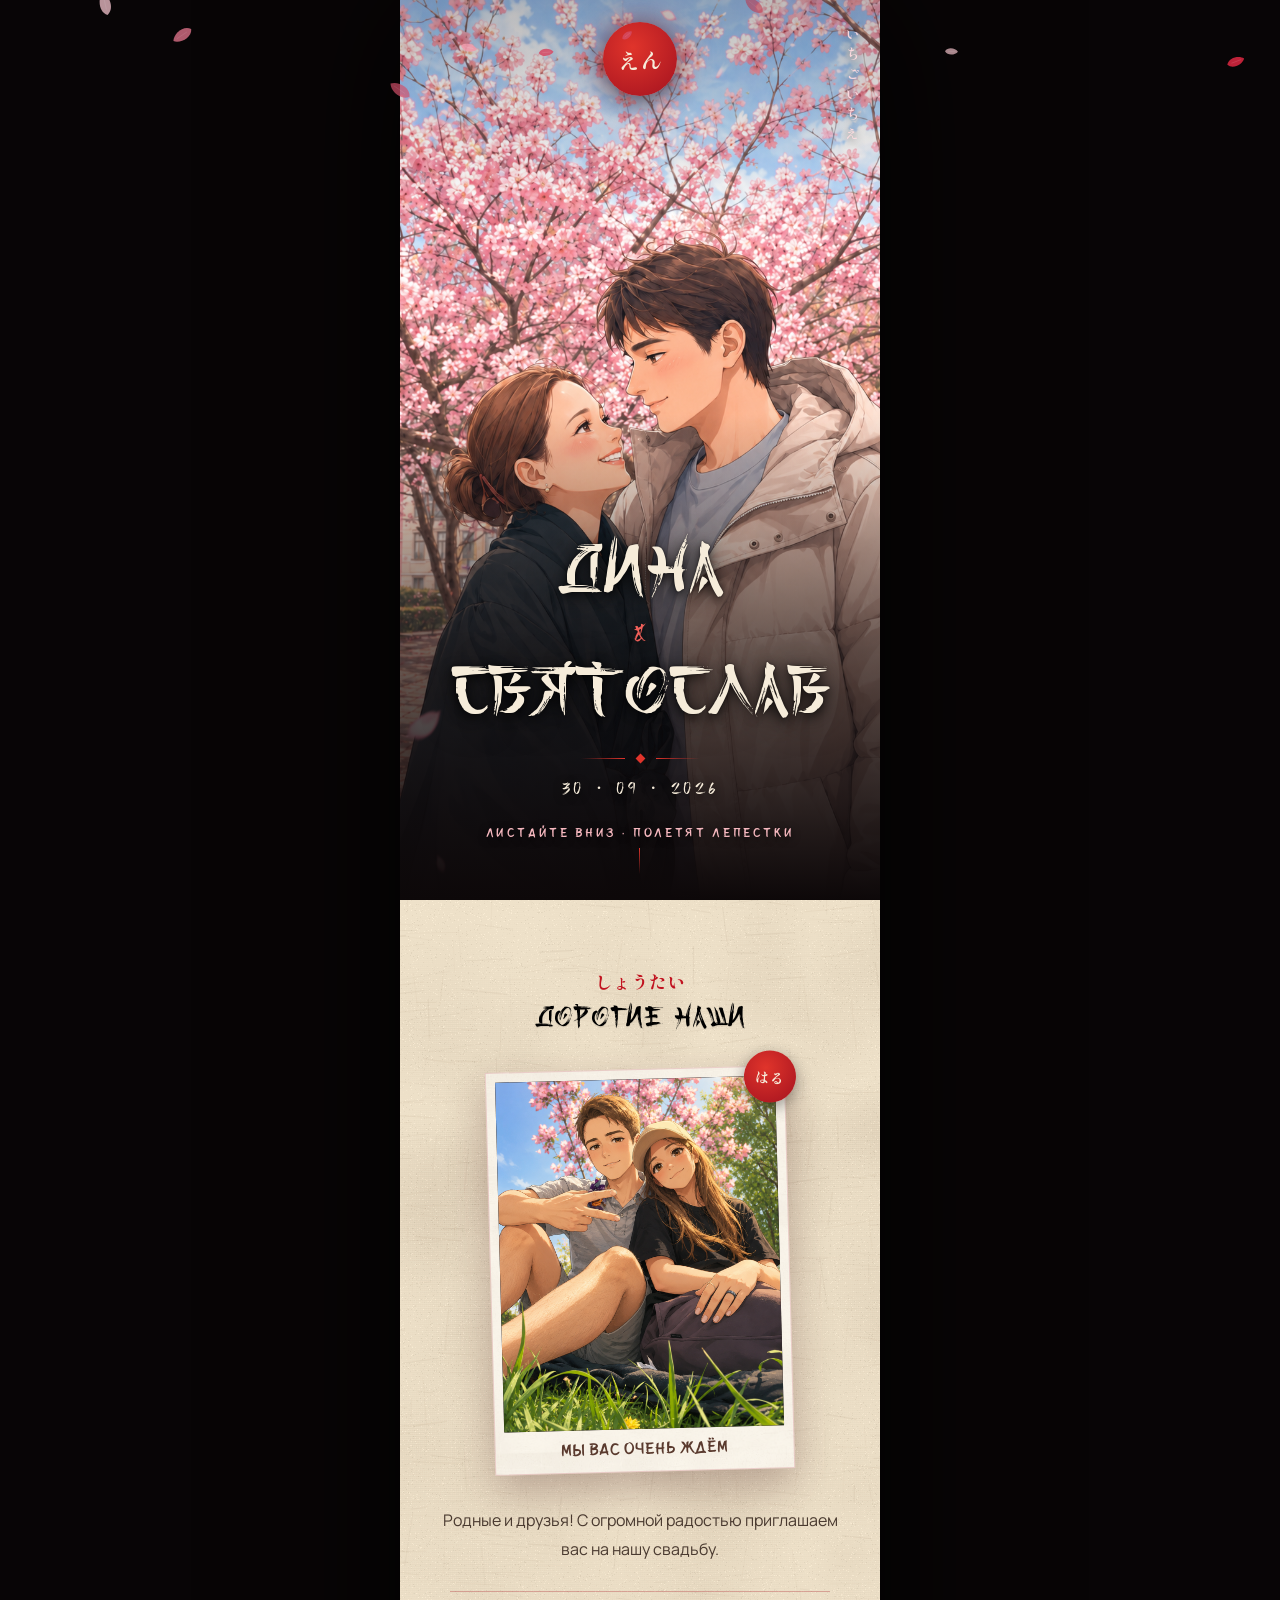
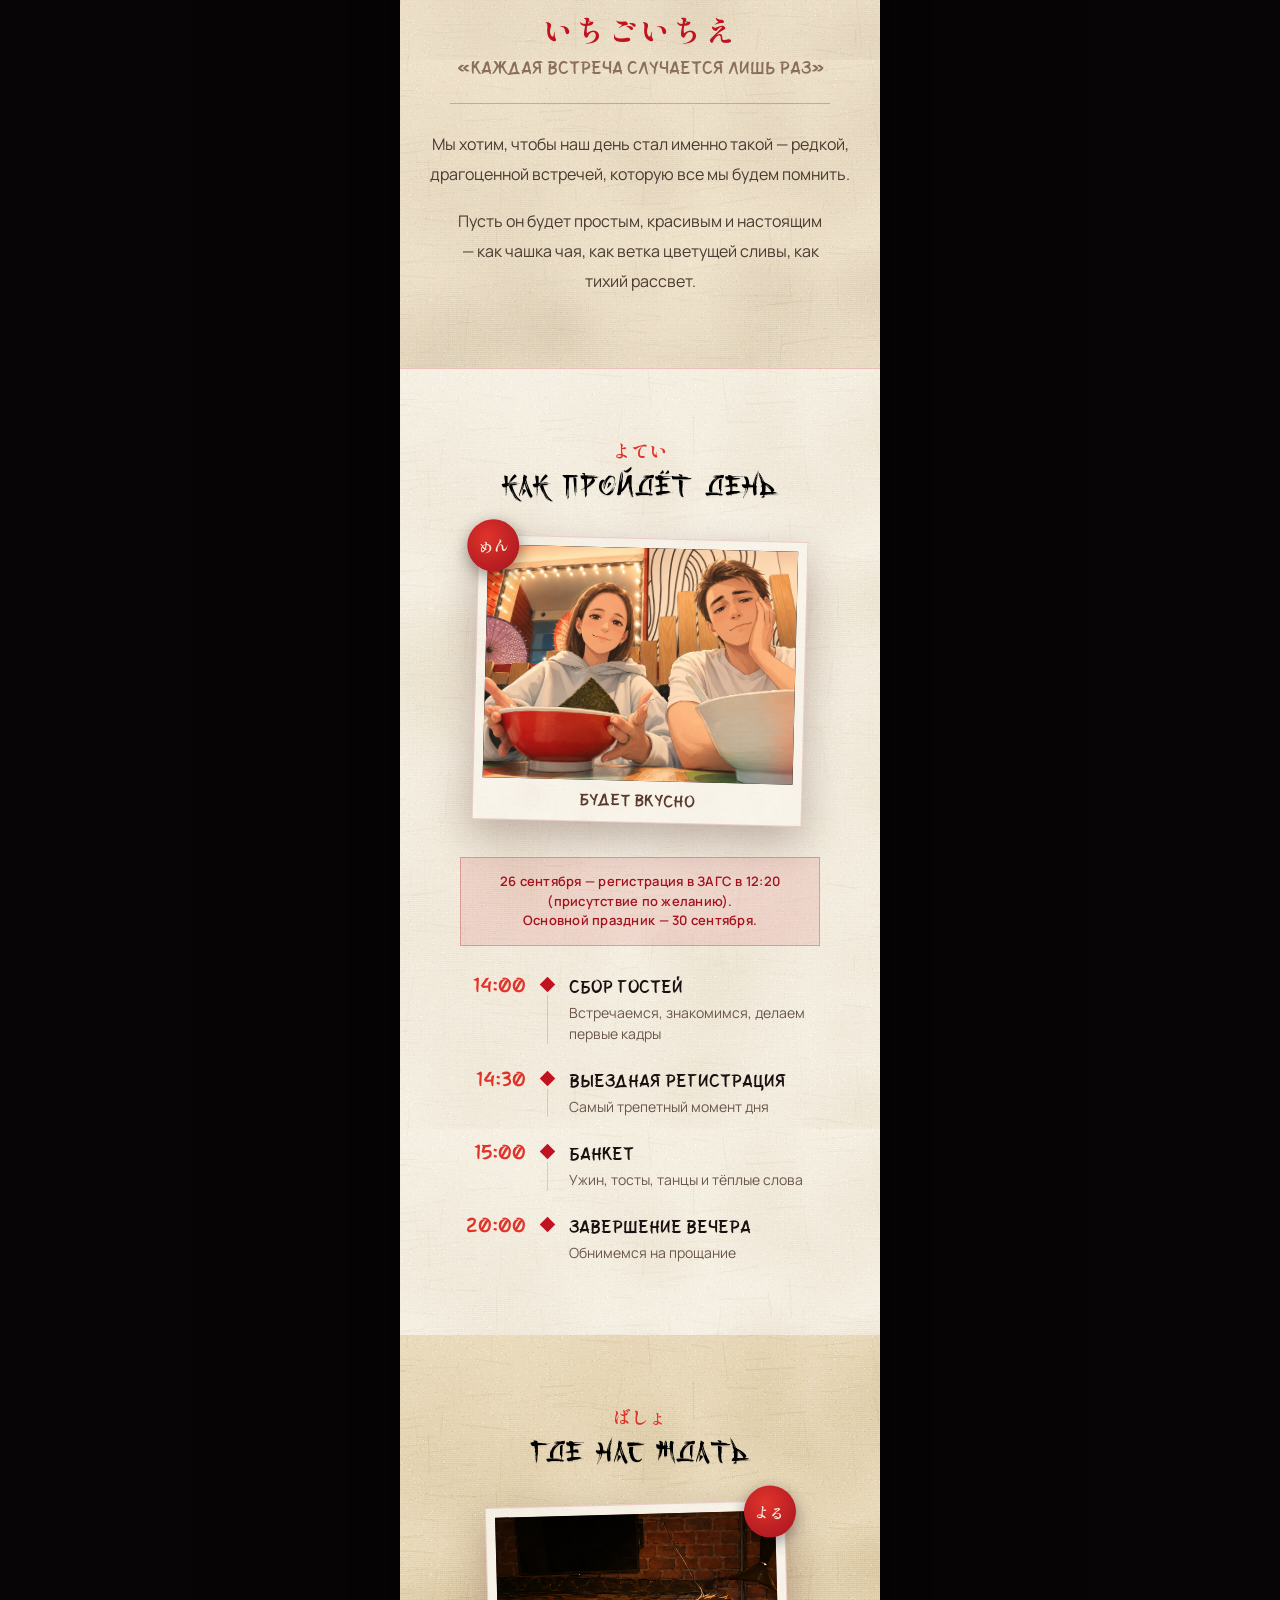
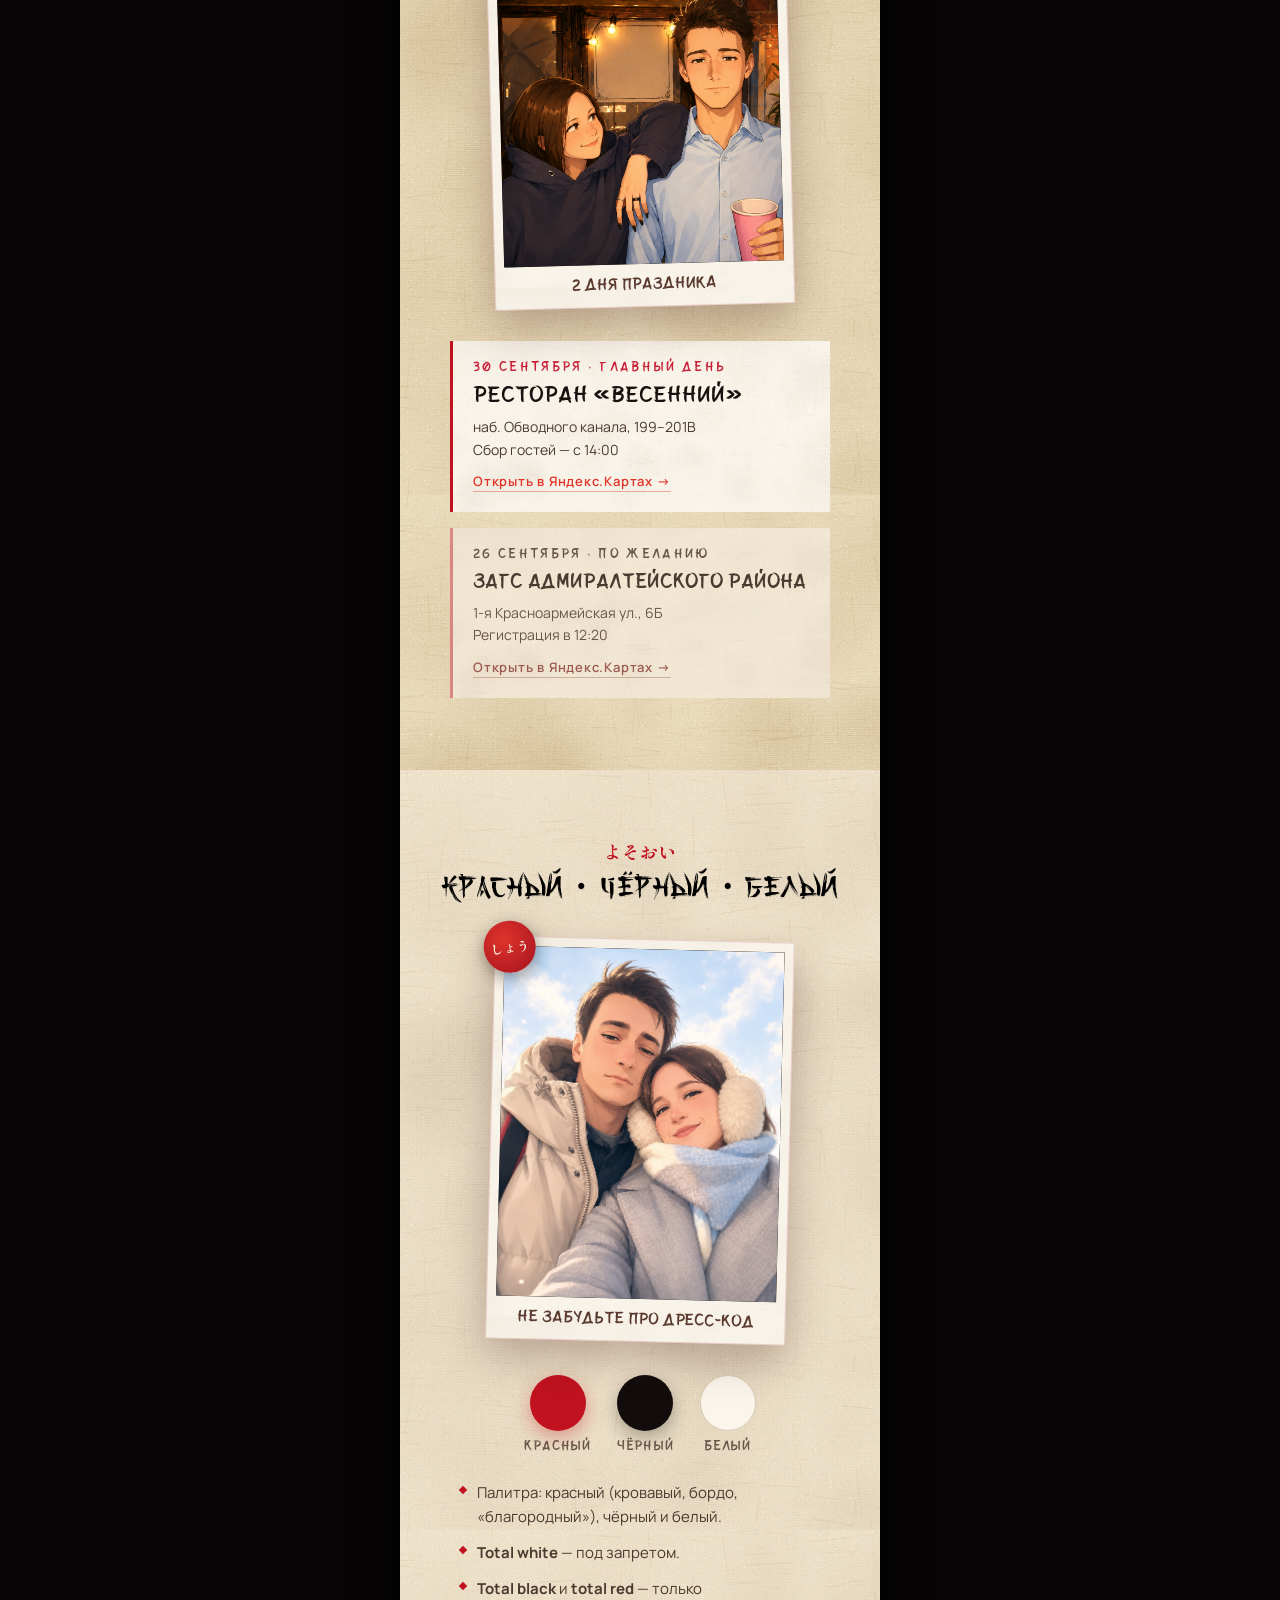
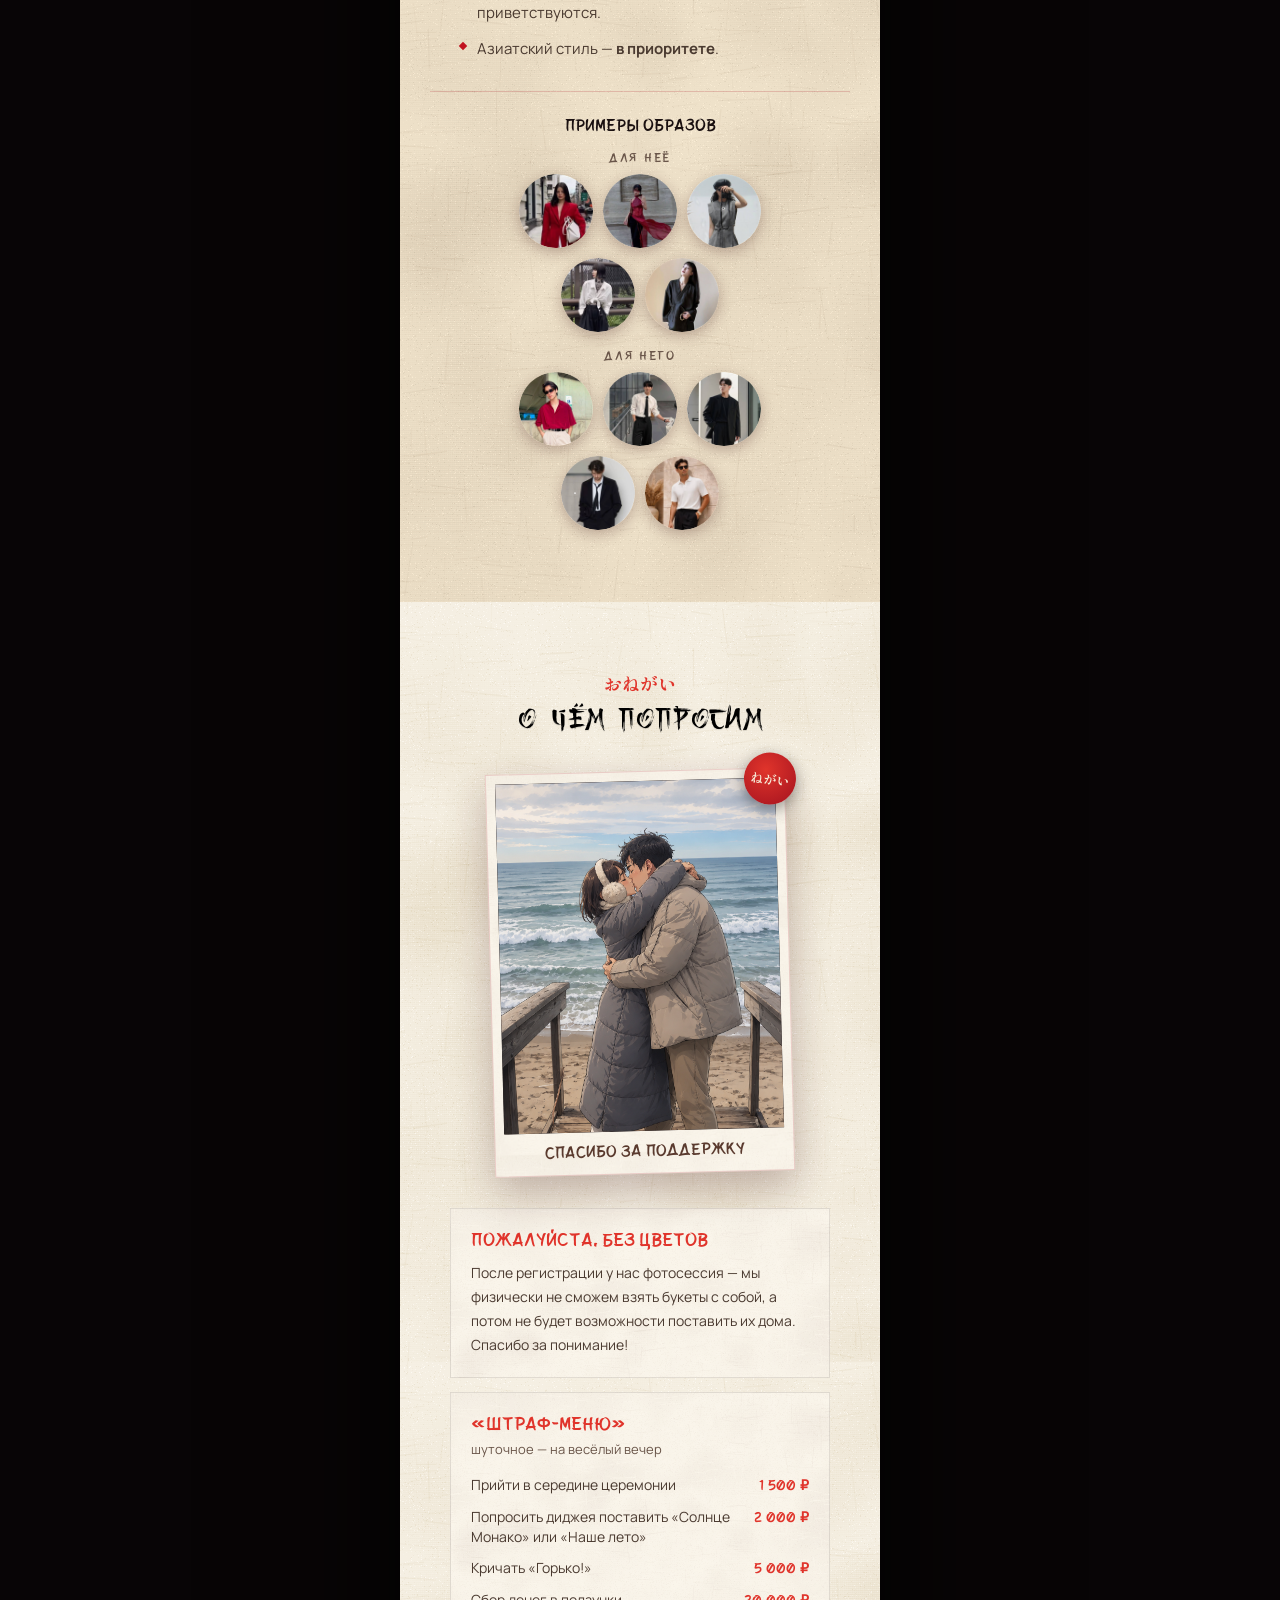
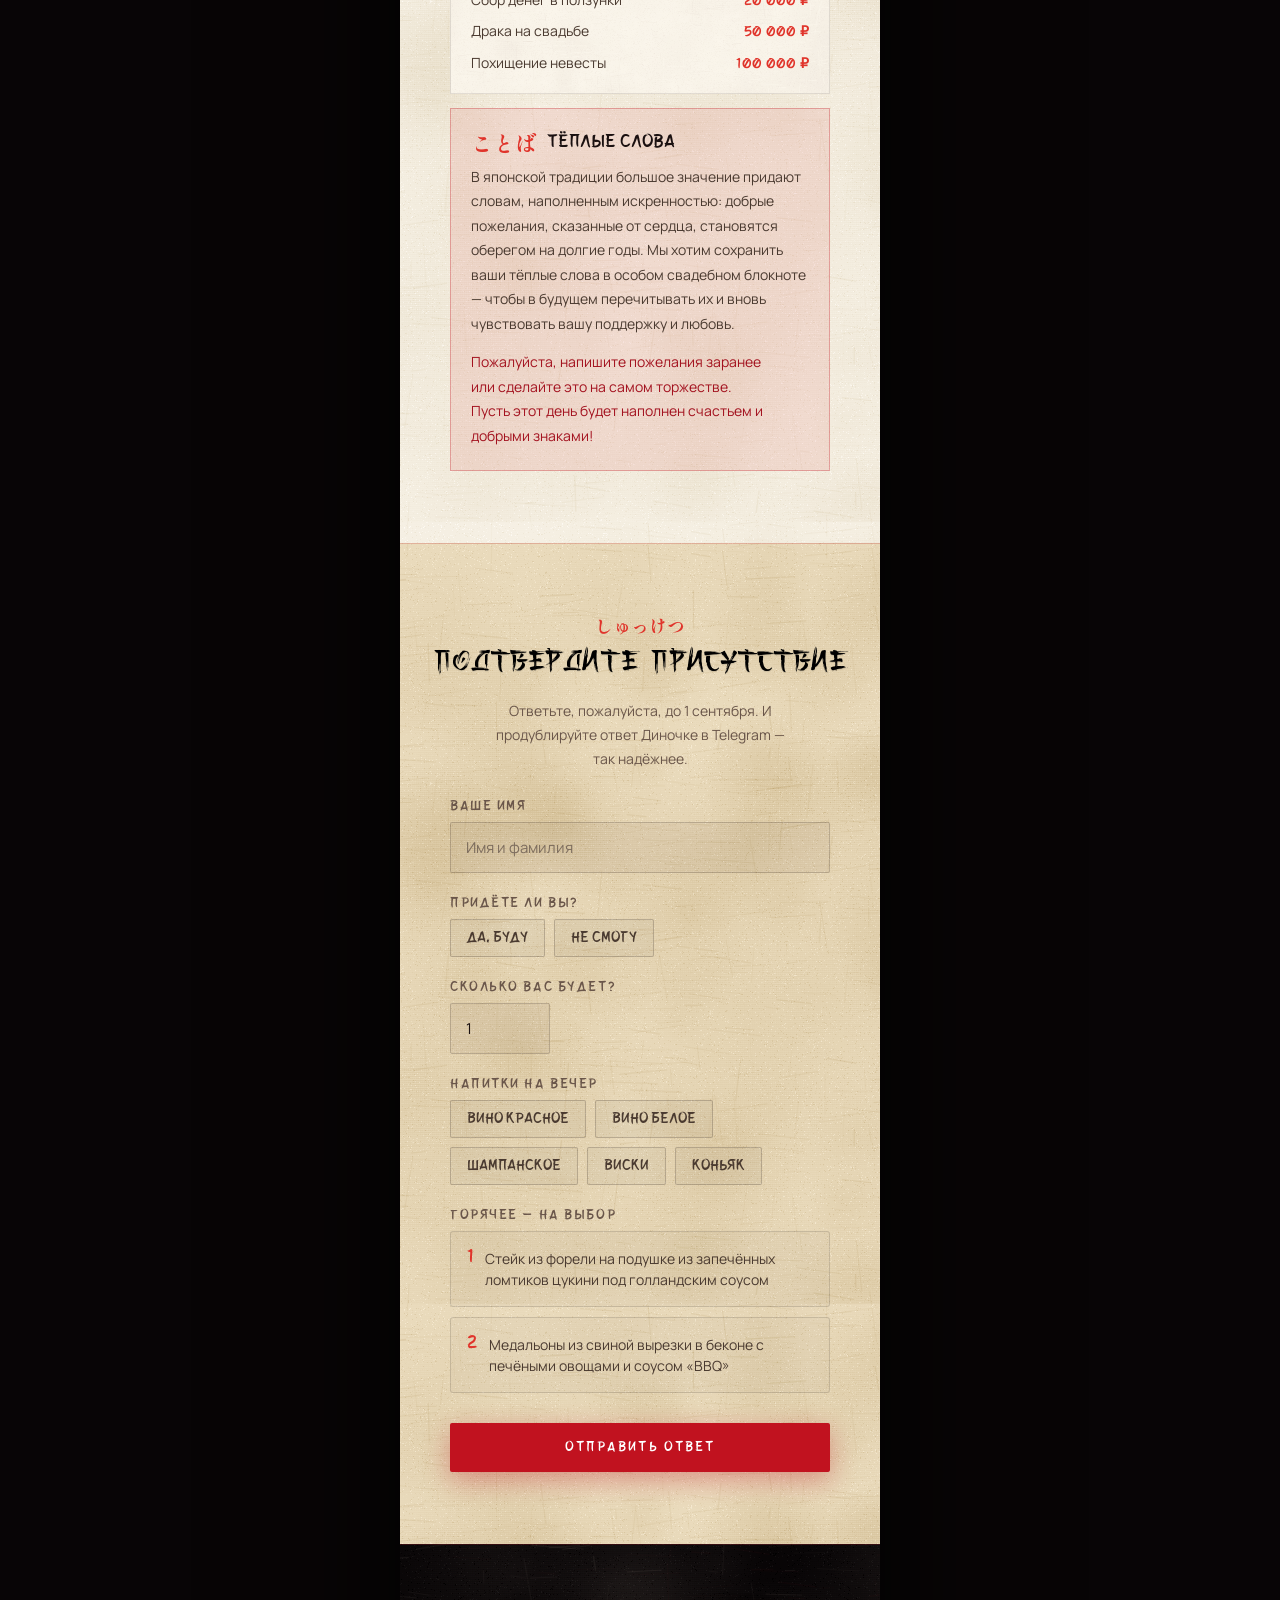
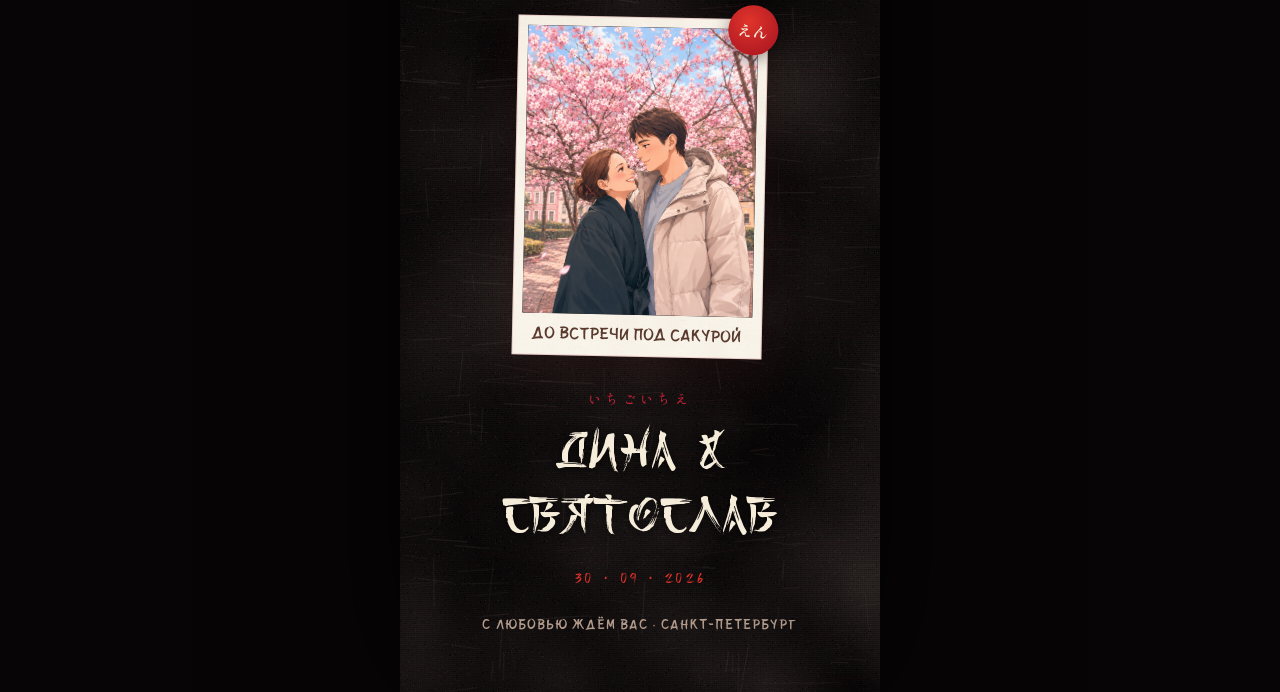
==== site/index.html @ d4a588c4 "Add files via upload" ====
<!DOCTYPE html>
<html lang="ru">
<head>
<meta charset="utf-8">
<meta name="viewport" content="width=device-width, initial-scale=1">
<title>Дина &amp; Святослав · 30.09.2026</title>
<meta name="description" content="Свадьба Дины и Святослава, 30 сентября 2026, Санкт-Петербург">
<link rel="preconnect" href="https://fonts.googleapis.com">
<link rel="preconnect" href="https://fonts.gstatic.com" crossorigin>
<link href="https://fonts.googleapis.com/css2?family=Manrope:wght@300;400;500;600;700&family=Shippori+Mincho:wght@500;700&display=swap" rel="stylesheet">
<link rel="stylesheet" href="css/styles.css">
</head>
<body>

<canvas id="petal-canvas" aria-hidden="true"></canvas>

<main class="page">

  <!-- ===================== HERO ===================== -->
  <section class="hero" aria-label="Обложка">
    <div class="hero__scrim"></div>
    <div class="hero__seal"><span style="font-size:22px;">えん</span></div>
    <div class="hero__vertical">いちごいちえ</div>

    <div class="hero__content">
      <h1 class="hero__names">Дина
        <span class="hero__amp">&amp;</span>
        Святослав</h1>

      <div class="divider">
        <span class="divider__line"></span>
        <span class="divider__dot"></span>
        <span class="divider__line divider__line--r"></span>
      </div>

      <div class="hero__date">30 · 09 · 2026</div>

      <div class="hero__hint">
        <div class="hero__hint-text">листайте вниз · полетят лепестки</div>
        <div class="hero__hint-bar"></div>
      </div>
    </div>
  </section>

  <!-- ===================== ПРИГЛАШЕНИЕ ===================== -->
  <section class="section section--cream" aria-label="Приглашение">
    <div class="section-head">
      <div class="section-head__kanji section-head__kanji--red-dark">しょうたい</div>
      <div class="section-head__title">Дорогие наши</div>
    </div>

    <figure class="moment moment--rot-l" style="width:300px;">
      <div class="moment__card">
        <div class="moment__frame" style="aspect-ratio:4/5;">
          <img src="assets/art/couple-park.png" alt="Дина и Святослав в парке" loading="lazy" style="object-position:center 22%;">
        </div>
        <div class="moment__caption">мы вас очень ждём</div>
      </div>
      <div class="moment__seal" style="top:-15px;right:-11px;transform:rotate(8deg);"><span style="font-size:15px;">はる</span></div>
    </figure>

    <p class="body-text">Родные и друзья! С огромной радостью приглашаем вас на нашу свадьбу.</p>

    <div class="pull-quote">
      <div class="pull-quote__kanji">いちごいちえ</div>
      <div class="pull-quote__romaji">«каждая встреча случается лишь раз»</div>
    </div>

    <p class="body-text">Мы хотим, чтобы наш день стал именно такой — редкой, драгоценной встречей, которую все мы будем помнить.</p>
    <p class="body-text body-text--last">Пусть он будет простым, красивым и настоящим — как чашка чая, как ветка цветущей сливы, как тихий рассвет.</p>
  </section>

  <!-- ===================== ПРОГРАММА ===================== -->
  <section class="section section--dark section--rule" aria-label="Программа">
    <div class="section-head">
      <div class="section-head__kanji">よてい</div>
      <div class="section-head__title">Как пройдёт день</div>
    </div>

    <figure class="moment moment--rot-r" style="width:330px;">
      <div class="moment__card">
        <div class="moment__frame" style="aspect-ratio:4/3;">
          <img src="assets/art/couple-ramen.png" alt="Дина и Святослав в рамен-баре" loading="lazy" style="object-position:center 30%;">
        </div>
        <div class="moment__caption">будет вкусно</div>
      </div>
      <div class="moment__seal" style="top:-15px;left:-11px;transform:rotate(-8deg);"><span style="font-size:15px;">めん</span></div>
    </figure>

    <div class="note-box">
      26 сентября — регистрация в ЗАГС в 12:20 (присутствие по желанию).<br>Основной праздник — 30 сентября.
    </div>

    <ol class="timeline">
      <li class="timeline__item">
        <div class="timeline__time">14:00</div>
        <div class="timeline__rail"><span class="timeline__dot"></span><span class="timeline__line"></span></div>
        <div class="timeline__body"><div class="timeline__title">Сбор гостей</div><div class="timeline__desc">Встречаемся, знакомимся, делаем первые кадры</div></div>
      </li>
      <li class="timeline__item">
        <div class="timeline__time">14:30</div>
        <div class="timeline__rail"><span class="timeline__dot"></span><span class="timeline__line"></span></div>
        <div class="timeline__body"><div class="timeline__title">Выездная регистрация</div><div class="timeline__desc">Самый трепетный момент дня</div></div>
      </li>
      <li class="timeline__item">
        <div class="timeline__time">15:00</div>
        <div class="timeline__rail"><span class="timeline__dot"></span><span class="timeline__line"></span></div>
        <div class="timeline__body"><div class="timeline__title">Банкет</div><div class="timeline__desc">Ужин, тосты, танцы и тёплые слова</div></div>
      </li>
      <li class="timeline__item timeline__item--last">
        <div class="timeline__time">20:00</div>
        <div class="timeline__rail"><span class="timeline__dot"></span></div>
        <div class="timeline__body"><div class="timeline__title">Завершение вечера</div><div class="timeline__desc">Обнимемся на прощание</div></div>
      </li>
    </ol>
  </section>

  <!-- ===================== МЕСТО ===================== -->
  <section class="section section--black" aria-label="Место">
    <div class="section-head">
      <div class="section-head__kanji">ばしょ</div>
      <div class="section-head__title">Где нас ждать</div>
    </div>

    <figure class="moment moment--rot-l" style="width:300px;">
      <div class="moment__card">
        <div class="moment__frame" style="aspect-ratio:4/5;">
          <img src="assets/art/couple-bar.png" alt="Дина и Святослав вечером" loading="lazy" style="object-position:center 20%;">
        </div>
        <div class="moment__caption">2 дня праздника</div>
      </div>
      <div class="moment__seal" style="top:-15px;right:-11px;transform:rotate(8deg);"><span style="font-size:15px;">よる</span></div>
    </figure>

    <div class="venue-card venue-card--primary">
      <div class="venue-card__kicker">30 сентября · главный день</div>
      <div class="venue-card__name">Ресторан «Весенний»</div>
      <div class="venue-card__addr">наб. Обводного канала, 199–201В<br>Сбор гостей — с 14:00</div>
      <a href="https://yandex.ru/maps/org/vesenniy/1324218304" target="_blank" rel="noopener" class="venue-card__link venue-card__link--primary">Открыть в Яндекс.Картах →</a>
    </div>

    <div class="venue-card venue-card--secondary">
      <div class="venue-card__kicker venue-card__kicker--muted">26 сентября · по желанию</div>
      <div class="venue-card__name venue-card__name--muted">ЗАГС Адмиралтейского района</div>
      <div class="venue-card__addr venue-card__addr--muted">1-я Красноармейская ул., 6Б<br>Регистрация в 12:20</div>
      <a href="https://yandex.ru/maps/org/otdel_zapisi_aktov_grazhdanskogo_sostoyaniya_admiralteyskogo_rayona_komiteta_po_delam_zapisi_aktov_grazhdanskogo_sostoyaniya/1162912857" target="_blank" rel="noopener" class="venue-card__link venue-card__link--secondary">Открыть в Яндекс.Картах →</a>
    </div>
  </section>

  <!-- ===================== ДРЕСС-КОД ===================== -->
  <section class="section section--cream" aria-label="Дресс-код">
    <div class="section-head">
      <div class="section-head__kanji section-head__kanji--red-dark">よそおい</div>
      <div class="section-head__title">Красный · чёрный · белый</div>
    </div>

    <figure class="moment moment--rot-r" style="width:300px;">
      <div class="moment__card">
        <div class="moment__frame" style="aspect-ratio:4/5;">
          <img src="assets/art/couple-winter.png" alt="Дина и Святослав зимой" loading="lazy" style="object-position:center 18%;">
        </div>
        <div class="moment__caption">не забудьте про дресс-код</div>
      </div>
      <div class="moment__seal" style="top:-15px;left:-11px;transform:rotate(-8deg);"><span style="font-size:13px;">しょう</span></div>
    </figure>

    <div class="swatches">
      <div class="swatch"><span class="swatch__circle swatch__circle--red"></span><span class="swatch__label">красный</span></div>
      <div class="swatch"><span class="swatch__circle swatch__circle--black"></span><span class="swatch__label">чёрный</span></div>
      <div class="swatch"><span class="swatch__circle swatch__circle--white"></span><span class="swatch__label">белый</span></div>
    </div>

    <ul class="bullet-list">
      <li><span class="bullet-list__mark"></span><span>Палитра: красный (кровавый, бордо, «благородный»), чёрный и белый.</span></li>
      <li><span class="bullet-list__mark"></span><span><b>Total white</b> — под запретом.</span></li>
      <li><span class="bullet-list__mark"></span><span><b>Total black</b> и <b>total red</b> — только приветствуются.</span></li>
      <li><span class="bullet-list__mark"></span><span>Азиатский стиль — <b>в приоритете</b>.</span></li>
    </ul>

    <div class="lookbook">
      <div class="lookbook__title">Примеры образов</div>
      <div class="lookbook__row">
        <span class="lookbook__label">для неё</span>
        <div class="lookbook__avatars">
          <img class="lookbook__avatar" src="assets/dresscode/female-1.png" alt="Пример образа для гостьи" loading="lazy">
          <img class="lookbook__avatar" src="assets/dresscode/female-2.png" alt="Пример образа для гостьи" loading="lazy">
          <img class="lookbook__avatar" src="assets/dresscode/female-3.png" alt="Пример образа для гостьи" loading="lazy">
        </div>
        <div class="lookbook__avatars">
          <img class="lookbook__avatar" src="assets/dresscode/female-4.png" alt="Пример образа для гостьи" loading="lazy">
          <img class="lookbook__avatar" src="assets/dresscode/female-5.png" alt="Пример образа для гостьи" loading="lazy">
        </div>
      </div>
      <div class="lookbook__row">
        <span class="lookbook__label">для него</span>
        <div class="lookbook__avatars">
          <img class="lookbook__avatar" src="assets/dresscode/male-1.png" alt="Пример образа для гостя" loading="lazy">
          <img class="lookbook__avatar" src="assets/dresscode/male-2.png" alt="Пример образа для гостя" loading="lazy">
          <img class="lookbook__avatar" src="assets/dresscode/male-3.png" alt="Пример образа для гостя" loading="lazy">
        </div>
        <div class="lookbook__avatars">
          <img class="lookbook__avatar" src="assets/dresscode/male-4.png" alt="Пример образа для гостя" loading="lazy">
          <img class="lookbook__avatar" src="assets/dresscode/male-5.png" alt="Пример образа для гостя" loading="lazy">
        </div>
      </div>
    </div>
  </section>

  <!-- ===================== ПОЖЕЛАНИЯ ===================== -->
  <section class="section section--dark" aria-label="Пожелания">
    <div class="section-head">
      <div class="section-head__kanji">おねがい</div>
      <div class="section-head__title">О чём попросим</div>
    </div>

    <figure class="moment moment--rot-l" style="width:300px;">
      <div class="moment__card">
        <div class="moment__frame" style="aspect-ratio:4/5;">
          <img src="assets/art/couple-beach.png" alt="Дина и Святослав у моря" loading="lazy" style="object-position:center 34%;">
        </div>
        <div class="moment__caption">спасибо за поддержку</div>
      </div>
      <div class="moment__seal" style="top:-15px;right:-11px;transform:rotate(8deg);"><span style="font-size:13px;">ねがい</span></div>
    </figure>

    <div class="info-panel">
      <div class="info-panel__title">Пожалуйста, без цветов</div>
      <div class="info-panel__text">После регистрации у нас фотосессия — мы физически не сможем взять букеты с собой, а потом не будет возможности поставить их дома. Спасибо за понимание!</div>
    </div>

    <div class="info-panel">
      <div class="info-panel__title info-panel__title--tight">«Штраф-меню»</div>
      <div class="info-panel__subtitle">шуточное — на весёлый вечер</div>
      <ul class="fine-list">
        <li><span class="fine-list__label">Прийти в середине церемонии</span><span class="fine-list__price">1 500 ₽</span></li>
        <li><span class="fine-list__label">Попросить диджея поставить «Солнце Монако» или «Наше лето»</span><span class="fine-list__price">2 000 ₽</span></li>
        <li><span class="fine-list__label">Кричать «Горько!»</span><span class="fine-list__price">5 000 ₽</span></li>
        <li><span class="fine-list__label">Сбор денег в ползунки</span><span class="fine-list__price">20 000 ₽</span></li>
        <li><span class="fine-list__label">Драка на свадьбе</span><span class="fine-list__price">50 000 ₽</span></li>
        <li><span class="fine-list__label">Похищение невесты</span><span class="fine-list__price">100 000 ₽</span></li>
      </ul>
    </div>

    <div class="wishes-panel">
      <div class="wishes-panel__head">
        <span class="wishes-panel__kanji">ことば</span>
        <span class="wishes-panel__title">Тёплые слова</span>
      </div>
      <div class="wishes-panel__text">В японской традиции большое значение придают словам, наполненным искренностью: добрые пожелания, сказанные от сердца, становятся оберегом на долгие годы. Мы хотим сохранить ваши тёплые слова в особом свадебном блокноте — чтобы в будущем перечитывать их и вновь чувствовать вашу поддержку и любовь.</div>
      <div class="wishes-panel__text wishes-panel__text--accent">Пожалуйста, напишите пожелания заранее или сделайте это на самом торжестве. Пусть этот день будет наполнен счастьем и добрыми знаками!</div>
    </div>
  </section>

  <!-- ===================== RSVP ===================== -->
  <section class="section section--black section--rule" aria-label="RSVP">
    <div class="section-head" style="margin-bottom:14px;">
      <div class="section-head__kanji">しゅっけつ</div>
      <div class="section-head__title">Подтвердите присутствие</div>
    </div>
    <p class="rsvp-intro">Ответьте, пожалуйста, до 1 сентября. И продублируйте ответ Диночке в Telegram — так надёжнее.</p>

    <form id="rsvp-form" class="rsvp-form" novalidate>

      <div class="field">
        <label class="field__label" for="rsvp-name">Ваше имя</label>
        <input type="text" id="rsvp-name" name="name" placeholder="Имя и фамилия" class="field__input" autocomplete="name">
      </div>

      <div class="field">
        <span class="field__label">Придёте ли вы?</span>
        <div class="chip-row" id="attend-group" role="group" aria-label="Придёте ли вы?">
          <button type="button" class="chip" data-attend="yes">Да, буду</button>
          <button type="button" class="chip" data-attend="no">Не смогу</button>
        </div>
      </div>

      <div class="field">
        <label class="field__label" for="rsvp-guests">Сколько вас будет?</label>
        <input type="number" id="rsvp-guests" name="guests" min="1" max="10" value="1" class="field__input field__input--num">
      </div>

      <div class="field">
        <span class="field__label">Напитки на вечер</span>
        <div class="chip-row" id="drinks-group" role="group" aria-label="Напитки на вечер">
          <button type="button" class="chip" data-drink="Вино красное">Вино красное</button>
          <button type="button" class="chip" data-drink="Вино белое">Вино белое</button>
          <button type="button" class="chip" data-drink="Шампанское">Шампанское</button>
          <button type="button" class="chip" data-drink="Виски">Виски</button>
          <button type="button" class="chip" data-drink="Коньяк">Коньяк</button>
        </div>
      </div>

      <div class="field">
        <span class="field__label">Горячее — на выбор</span>
        <div class="dish-list" id="dish-group" role="radiogroup" aria-label="Горячее — на выбор">
          <div class="dish" data-dish="Стейк из форели на подушке из запечённых ломтиков цукини под голландским соусом" role="radio" aria-checked="false" tabindex="0">
            <span class="dish__num">1</span>
            <span class="dish__label">Стейк из форели на подушке из запечённых ломтиков цукини под голландским соусом</span>
          </div>
          <div class="dish" data-dish="Медальоны из свиной вырезки в беконе с печёными овощами и соусом «BBQ»" role="radio" aria-checked="false" tabindex="0">
            <span class="dish__num">2</span>
            <span class="dish__label">Медальоны из свиной вырезки в беконе с печёными овощами и соусом «BBQ»</span>
          </div>
        </div>
      </div>

      <div class="field__error" id="rsvp-error" hidden>Отметьте, пожалуйста, придёте ли вы.</div>

      <button type="submit" class="submit-btn" id="rsvp-submit">
        <span class="submit-btn__label">Отправить ответ</span>
      </button>
    </form>

    <div class="rsvp-thanks" id="rsvp-thanks" hidden>
      <div class="rsvp-thanks__seal"><span style="font-size:22px;">しゃ</span></div>
      <div class="rsvp-thanks__title">Спасибо!</div>
      <div class="rsvp-thanks__text">Мы получили ваш ответ. Не забудьте продублировать его Диночке в Telegram — ждём встречи!</div>
      <button type="button" class="rsvp-thanks__reset" id="rsvp-reset">Изменить ответ</button>
    </div>
  </section>

  <!-- ===================== ФУТЕР ===================== -->
  <section class="section section--footer section--rule" aria-label="Футер" style="text-align:center;padding-bottom:56px;">
    <figure class="moment" style="width:250px;transform:rotate(1.2deg);">
      <div class="moment__card">
        <div class="moment__frame" style="aspect-ratio:4/5;">
          <img src="assets/art/couple-sakura2.png" alt="Дина и Святослав под сакурой" loading="lazy" style="object-position:center 16%;">
        </div>
        <div class="moment__caption">до встречи под сакурой</div>
      </div>
      <div class="moment__seal" style="top:-14px;right:-10px;width:50px;height:50px;transform:rotate(7deg);"><span style="font-size:15px;">えん</span></div>
    </figure>

    <div class="footer__kicker">いちごいちえ</div>
    <div class="footer__names">Дина &amp; Святослав</div>
    <div class="footer__date">30 · 09 · 2026</div>
    <div class="footer__sub">С любовью ждём вас · Санкт-Петербург</div>
  </section>

</main>

<script src="js/petals.js"></script>
<script src="js/config.js?v=4"></script>
<script src="js/rsvp.js?v=5"></script>
</body>
</html>
---- site/css/styles.css ----
:root{
  --red: #e0342b;
  --red-deep: #C1121F;
  --red-dark: #a3121f;
  --cream: #f2e6d3;
  --cream-soft: #f6ecda;
  --ink: #080506;
}

@font-face{
  font-family:'Kashima';
  src:url('../assets/fonts/kashima.woff2') format('woff2');
  font-weight:100 900;
  font-style:normal;
  font-display:swap;
}
@font-face{
  font-family:'Belepotan';
  src:url('../assets/fonts/belepotan.woff2') format('woff2');
  font-weight:100 900;
  font-style:normal;
  font-display:swap;
}

*{box-sizing:border-box;}
html,body{margin:0;padding:0;background:#080506;}
body{
  -webkit-font-smoothing:antialiased;
  text-rendering:optimizeLegibility;
  font-family:'Manrope',sans-serif;
}
a{color:var(--red);text-decoration:none;}
a:hover{color:var(--cream);}
::selection{background:var(--red-deep);color:#fff;}
input,button,textarea,select{font-family:inherit;}
input::placeholder{color:#7d6d5e;}
img{max-width:100%;}
[hidden]{display:none !important;}

@keyframes bob{
  0%,100%{transform:translateY(0);opacity:.4}
  50%{transform:translateY(8px);opacity:1}
}

/* ===================== LAYOUT ===================== */

#petal-canvas{
  position:fixed;inset:0;width:100%;height:100%;
  pointer-events:none;z-index:60;
}

.page{
  position:relative;z-index:1;
  width:100%;max-width:480px;margin:0 auto;
  background:#080506;overflow:hidden;
  box-shadow:0 0 140px rgba(0,0,0,.85);
}

/* ===================== HERO ===================== */

.hero{
  position:relative;
  min-height:100svh;
  display:flex;flex-direction:column;justify-content:flex-end;align-items:center;
  text-align:center;
  padding:0 24px 26px;
  background:#0d0809 url('../assets/art/couple-sakura.png') center 26% / cover no-repeat;
}

.hero__scrim{
  position:absolute;inset:0;pointer-events:none;
  background:linear-gradient(180deg,rgba(11,7,8,.26),transparent 24%,transparent 46%,rgba(11,7,8,.6) 72%,rgba(13,8,9,.9) 92%,#0d0809);
}

.hero__seal{
  position:absolute;top:22px;left:50%;transform:translateX(-50%);
  width:74px;height:74px;border-radius:50%;
  background:radial-gradient(circle at 40% 34%,var(--red),var(--red-dark));
  display:flex;align-items:center;justify-content:center;
  box-shadow:0 6px 24px rgba(0,0,0,.45),0 0 34px rgba(193,18,31,.4);
  z-index:2;
}
.hero__seal span{font:700 30px/1 'Shippori Mincho',serif;color:var(--cream-soft);}

.hero__vertical{
  position:absolute;top:26px;right:20px;
  writing-mode:vertical-rl;
  font:500 15px/1 'Shippori Mincho',serif;letter-spacing:.34em;
  color:rgba(255,220,224,.94);
  text-shadow:0 1px 8px rgba(0,0,0,.8);
  z-index:2;
}

.hero__content{
  position:relative;z-index:1;
  display:flex;flex-direction:column;align-items:center;text-align:center;
}

.hero__names{
  margin:0;
  font:700 clamp(60px,19vw,92px)/0.95 'Kashima',cursive;
  color:var(--cream-soft);
  text-shadow:0 3px 12px rgba(0,0,0,.9),0 6px 34px rgba(0,0,0,.7),0 0 2px rgba(0,0,0,.6);
}
.hero__amp{
  display:block;font:400 30px/1 'Kashima',serif;color:#f0605a;
  margin:2px 0;text-shadow:0 2px 10px rgba(0,0,0,.8);
}

.divider{display:flex;align-items:center;justify-content:center;gap:12px;margin-top:16px;}
.divider__line{width:44px;height:1px;background:linear-gradient(90deg,transparent,var(--red));}
.divider__line--r{background:linear-gradient(270deg,transparent,var(--red));}
.divider__dot{width:7px;height:7px;background:var(--red);transform:rotate(45deg);}

.hero__date{
  margin-top:14px;font:400 22px/1.3 'Kashima',serif;letter-spacing:.18em;
  color:var(--cream-soft);text-shadow:0 2px 10px rgba(0,0,0,.8);
}

.hero__hint{margin-top:22px;display:flex;flex-direction:column;align-items:center;gap:9px;}
.hero__hint-text{
  font:500 12px/1 'Belepotan',sans-serif;letter-spacing:.22em;text-transform:uppercase;
  color:#f6b8bf;text-shadow:0 2px 8px rgba(0,0,0,.9);
}
.hero__hint-bar{
  width:1px;height:26px;background:linear-gradient(var(--red),transparent);
  animation:bob 1.9s ease-in-out infinite;
}

/* ===================== SECTIONS ===================== */

.section{position:relative;padding:72px 26px;background-size:760px;}
.section--rule{border-top:1px solid rgba(193,18,31,.2);}
.section--cream{
  color:#1a1010;padding:72px 28px;
  background-color:#efe2ca;background-image:url('../assets/tex/washi-cream.png');
}
.section--dark{
  background-color:#fdfaf3;background-image:url('../assets/tex/washi-white.png');
}
.section--black{
  background-color:#e7d6b4;background-image:url('../assets/tex/washi-beige.png');
}
.section--footer{
  background-color:#080506;background-image:url('../assets/tex/washi-black.png');
}

.section-head{
  display:flex;flex-direction:column;align-items:center;text-align:center;gap:9px;
  margin-bottom:28px;
}
.section-head__kanji{font:700 18px/1 'Shippori Mincho',serif;color:var(--red);}
.section-head__kanji--red-dark{color:var(--red-deep);}
.section-head__title{font:700 38px/1.1 'Kashima',serif;color:#000;text-shadow:0 1px 1px rgba(0,0,0,.12);}

/* ===================== MOMENT CARDS (illustrations) ===================== */

.moment{position:relative;margin:0 auto 34px;max-width:90%;}
.moment--rot-l{transform:rotate(-1.5deg);}
.moment--rot-r{transform:rotate(1.4deg);}

.moment__card{
  background-color:#fbf6ec;background-image:url('../assets/tex/washi-overlay.png');background-size:380px;padding:9px;
  box-shadow:0 16px 40px rgba(60,20,20,.28);
  border:1px solid rgba(163,18,31,.16);
}

.moment__frame{overflow:hidden;background:#1a1010;}
.moment__frame img{width:100%;height:100%;object-fit:cover;display:block;}

.moment__caption{
  padding:10px 4px 2px;font:500 16px/1.3 'Belepotan',serif;
  color:#5a3a2e;text-align:center;
}

.moment__seal{
  position:absolute;width:52px;height:52px;border-radius:50%;
  background:radial-gradient(circle at 40% 34%,var(--red),var(--red-dark));
  display:flex;align-items:center;justify-content:center;
  box-shadow:0 5px 16px rgba(0,0,0,.4);
}
.moment__seal span{font:700 21px/1 'Shippori Mincho',serif;color:var(--cream-soft);}

/* ===================== BODY TEXT / QUOTE ===================== */

.body-text{
  margin:0 0 18px;font:400 16px/1.85 'Manrope',sans-serif;
  color:#4a3a30;text-align:center;text-wrap:pretty;
}
.body-text--last{margin-bottom:0;}

.pull-quote{
  margin:26px auto;max-width:380px;
  border-top:1px solid rgba(163,18,31,.3);border-bottom:1px solid rgba(163,18,31,.3);
  padding:22px 4px;text-align:center;
}
.pull-quote__kanji{font:700 30px/1 'Shippori Mincho',serif;color:var(--red-deep);letter-spacing:.08em;}
.pull-quote__romaji{
  margin-top:12px;font-weight:500;font-size:clamp(11px,3.9vw,17px);line-height:1.5;
  font-family:'Belepotan',serif;letter-spacing:0;white-space:nowrap;
  color:#8a6f5e;
}

/* ===================== PROGRAM / TIMELINE ===================== */

.note-box{
  margin:0 auto 30px;max-width:360px;
  background:rgba(193,18,31,.1);border:1px solid rgba(193,18,31,.3);
  padding:14px 16px;text-align:center;
  font:600 13px/1.5 'Manrope',sans-serif;color:var(--red-dark);letter-spacing:.02em;
}

.timeline{max-width:360px;margin:0 auto;list-style:none;padding:0;}
.timeline__item{display:flex;gap:16px;padding-bottom:26px;position:relative;}
.timeline__item--last{padding-bottom:0;}
.timeline__time{flex:0 0 66px;text-align:right;font:600 20px/1 'Belepotan',serif;color:var(--red);}
.timeline__rail{flex:0 0 auto;display:flex;flex-direction:column;align-items:center;}
.timeline__dot{width:11px;height:11px;background:var(--red-deep);transform:rotate(45deg);margin-top:3px;}
.timeline__line{width:1px;flex:1;background:rgba(26,16,16,.15);margin-top:5px;}
.timeline__body{flex:1;padding-top:1px;}
.timeline__title{font:600 17px/1.3 'Belepotan',serif;color:#1a1010;}
.timeline__desc{font:400 14px/1.5 'Manrope',sans-serif;color:#6a564a;margin-top:3px;}

/* ===================== VENUE ===================== */

.venue-card{max-width:380px;margin:0 auto 16px;padding:20px;}
.venue-card:last-child{margin-bottom:0;}
.venue-card--primary{background-color:#fbf6ec;background-image:url('../assets/tex/washi-overlay.png');background-size:380px;border-left:3px solid var(--red-deep);}
.venue-card--secondary{background-color:#f3e9d5;background-image:url('../assets/tex/washi-overlay.png');background-size:380px;border-left:3px solid rgba(193,18,31,.45);}

.venue-card__kicker{
  font:500 13px/1 'Belepotan',sans-serif;letter-spacing:.18em;text-transform:uppercase;
  color:#c8243b;
}
.venue-card__kicker--muted{color:#6a564a;}

.venue-card__name{margin-top:8px;font:600 22px/1.2 'Belepotan',serif;color:#1a1010;}
.venue-card__name--muted{font:600 20px/1.25 'Belepotan',serif;color:#4a3a30;}

.venue-card__addr{margin-top:8px;font:400 14px/1.6 'Manrope',sans-serif;color:#4a3a30;}
.venue-card__addr--muted{color:#6a564a;}

.venue-card__link{
  display:inline-block;margin-top:14px;
  font:600 13px/1 'Manrope',sans-serif;letter-spacing:.06em;
  padding-bottom:3px;border-bottom:1px solid;
}
.venue-card__link--primary{color:var(--red);border-bottom-color:rgba(224,52,43,.4);}
.venue-card__link--secondary{color:#9c5a52;border-bottom-color:rgba(156,90,82,.4);}

/* ===================== DRESS CODE ===================== */

.swatches{display:flex;justify-content:center;gap:26px;margin-bottom:28px;}
.swatch{display:flex;flex-direction:column;align-items:center;gap:9px;}
.swatch__circle{width:56px;height:56px;border-radius:50%;display:block;}
.swatch__circle--red{background:var(--red-deep);box-shadow:0 6px 18px rgba(193,18,31,.35);}
.swatch__circle--black{background:#120c0d;box-shadow:0 6px 18px rgba(0,0,0,.3);}
.swatch__circle--white{background:#fbf6ec;border:1px solid #d8c9b4;}
.swatch__label{font:500 13px/1 'Belepotan',sans-serif;letter-spacing:.06em;color:#6a564a;}

.bullet-list{max-width:360px;margin:0 auto;display:flex;flex-direction:column;gap:12px;list-style:none;padding:0;}
.bullet-list li{display:flex;gap:11px;align-items:flex-start;}
.bullet-list__mark{flex:0 0 auto;width:6px;height:6px;background:var(--red-deep);transform:rotate(45deg);margin-top:6px;}
.bullet-list li span:last-child{font:400 15px/1.6 'Manrope',sans-serif;color:#4a3a30;}

.lookbook{max-width:420px;margin:30px auto 0;padding-top:26px;border-top:1px solid rgba(163,18,31,.2);}
.lookbook__title{
  font:600 16px/1 'Belepotan',serif;color:#1a1010;text-align:center;margin-bottom:18px;
}
.lookbook__row{display:flex;flex-direction:column;align-items:center;gap:10px;}
.lookbook__row + .lookbook__row{margin-top:18px;}
.lookbook__label{
  font:600 12px/1 'Belepotan',sans-serif;letter-spacing:.14em;text-transform:uppercase;color:#6a564a;
}
.lookbook__avatars{display:flex;justify-content:center;gap:10px;}
.lookbook__avatar{
  width:74px;height:74px;border-radius:50%;object-fit:cover;display:block;
  box-shadow:0 4px 14px rgba(60,20,20,.28);
}

/* ===================== WISHES / INFO PANELS ===================== */

.info-panel{
  max-width:380px;margin:0 auto 14px;
  background-color:#fbf6ec;background-image:url('../assets/tex/washi-overlay.png');background-size:380px;border:1px solid rgba(26,16,16,.1);padding:20px;
}
.info-panel__title{font:600 18px/1.3 'Belepotan',serif;color:var(--red);margin-bottom:9px;}
.info-panel__title--tight{margin-bottom:4px;}
.info-panel__subtitle{font:400 13px/1.5 'Manrope',sans-serif;color:#6a564a;margin-bottom:16px;}
.info-panel__text{font:400 14px/1.7 'Manrope',sans-serif;color:#4a3a30;text-wrap:pretty;}

.fine-list{display:flex;flex-direction:column;gap:12px;list-style:none;padding:0;margin:0;}
.fine-list li{display:flex;align-items:baseline;gap:10px;}
.fine-list__label{flex:1;font:400 14px/1.4 'Manrope',sans-serif;color:#4a3a30;}
.fine-list__price{flex:0 0 auto;font:600 14px/1 'Belepotan',sans-serif;color:var(--red);letter-spacing:.02em;}

.wishes-panel{
  max-width:380px;margin:0 auto;
  background:rgba(193,18,31,.09);border:1px solid rgba(193,18,31,.3);padding:22px 20px;
}
.wishes-panel__head{display:flex;align-items:center;gap:10px;margin-bottom:12px;}
.wishes-panel__kanji{font:700 22px/1 'Shippori Mincho',serif;color:var(--red);}
.wishes-panel__title{font:600 17px/1.3 'Belepotan',serif;color:#1a1010;}
.wishes-panel__text{font:400 14px/1.75 'Manrope',sans-serif;color:#4a3a30;text-wrap:pretty;}
.wishes-panel__text--accent{margin-top:14px;color:var(--red-dark);}

/* ===================== RSVP FORM ===================== */

.rsvp-intro{
  margin:0 auto 30px;max-width:340px;
  font:400 14px/1.7 'Manrope',sans-serif;color:#6a564a;text-align:center;text-wrap:pretty;
}

.rsvp-form{max-width:380px;margin:0 auto;display:flex;flex-direction:column;gap:24px;}

.field__label{
  display:block;font:600 13px/1 'Belepotan',sans-serif;letter-spacing:.12em;
  text-transform:uppercase;color:#6a564a;margin-bottom:9px;
}

.field__input{
  width:100%;background:rgba(26,16,16,.04);border:1px solid rgba(26,16,16,.18);
  color:#1a1010;font:400 15px/1 'Manrope',sans-serif;padding:14px 15px;
  border-radius:2px;outline:none;
}
.field__input:focus{border-color:rgba(224,52,43,.6);}
.field__input--num{width:100px;}

.chip-row{display:flex;gap:9px;flex-wrap:wrap;}
.chip{
  display:inline-flex;align-items:center;padding:11px 16px;border-radius:2px;
  font:500 14px/1 'Belepotan',sans-serif;cursor:pointer;transition:all .18s;
  background:rgba(26,16,16,.03);border:1px solid rgba(26,16,16,.2);color:#4a3a30;
}
.chip.is-active{background:var(--red-deep);border-color:var(--red-deep);color:#fff;}

.dish-list{display:flex;flex-direction:column;gap:10px;}
.dish{
  display:flex;gap:12px;align-items:flex-start;padding:16px;border-radius:3px;
  cursor:pointer;transition:all .18s;
  border:1px solid rgba(26,16,16,.14);background:rgba(26,16,16,.02);
}
.dish.is-active{border-color:var(--red-deep);background:rgba(193,18,31,.12);}
.dish__num{flex:0 0 auto;font:700 18px/1 'Belepotan',serif;color:var(--red);}
.dish__label{font:400 14px/1.5 'Manrope',sans-serif;color:#4a3a30;}

.field__error{
  font:600 13px/1.5 'Manrope',sans-serif;color:var(--red-deep);
  background:rgba(240,96,90,.12);border:1px solid rgba(240,96,90,.35);
  padding:12px 14px;border-radius:2px;
}

.submit-btn{
  margin-top:6px;width:100%;background:var(--red-deep);color:#fff;
  font:600 13px/1 'Belepotan',sans-serif;letter-spacing:.16em;text-transform:uppercase;
  padding:18px;border:none;border-radius:2px;cursor:pointer;
  box-shadow:0 8px 26px rgba(193,18,31,.35);
}
.submit-btn:disabled{opacity:.6;cursor:default;}

.rsvp-thanks{
  max-width:380px;margin:0 auto;text-align:center;padding:40px 24px;
  border:1px solid rgba(193,18,31,.3);background:rgba(193,18,31,.06);
}
.rsvp-thanks__seal{
  width:70px;height:70px;margin:0 auto 20px;border-radius:50%;
  background:radial-gradient(circle at 40% 34%,var(--red),var(--red-dark));
  display:flex;align-items:center;justify-content:center;
  box-shadow:0 0 40px rgba(193,18,31,.5);
}
.rsvp-thanks__seal span{font:700 30px/1 'Shippori Mincho',serif;color:var(--cream-soft);}
.rsvp-thanks__title{font:400 26px/1.2 'Kashima',serif;color:#1a1010;margin-bottom:10px;}
.rsvp-thanks__text{font:400 14px/1.7 'Manrope',sans-serif;color:#4a3a30;text-wrap:pretty;}
.rsvp-thanks__reset{
  margin-top:20px;background:transparent;color:var(--red);
  font:600 13px/1 'Belepotan',sans-serif;letter-spacing:.08em;
  border:1px solid rgba(224,52,43,.4);padding:12px 20px;border-radius:2px;cursor:pointer;
}

/* ===================== FOOTER ===================== */

.footer__kicker{font:500 13px/1 'Shippori Mincho',serif;letter-spacing:.34em;color:#c8243b;margin-bottom:18px;}
.footer__names{font:700 clamp(46px,15vw,66px)/0.98 'Kashima',cursive;color:var(--cream-soft);text-shadow:0 2px 10px rgba(0,0,0,.7);}
.footer__date{margin-top:16px;font:400 18px/1.3 'Kashima',serif;letter-spacing:.18em;color:var(--red);}
.footer__sub{margin-top:24px;font:400 13px/1.6 'Belepotan',sans-serif;letter-spacing:.08em;color:#b09a8b;}
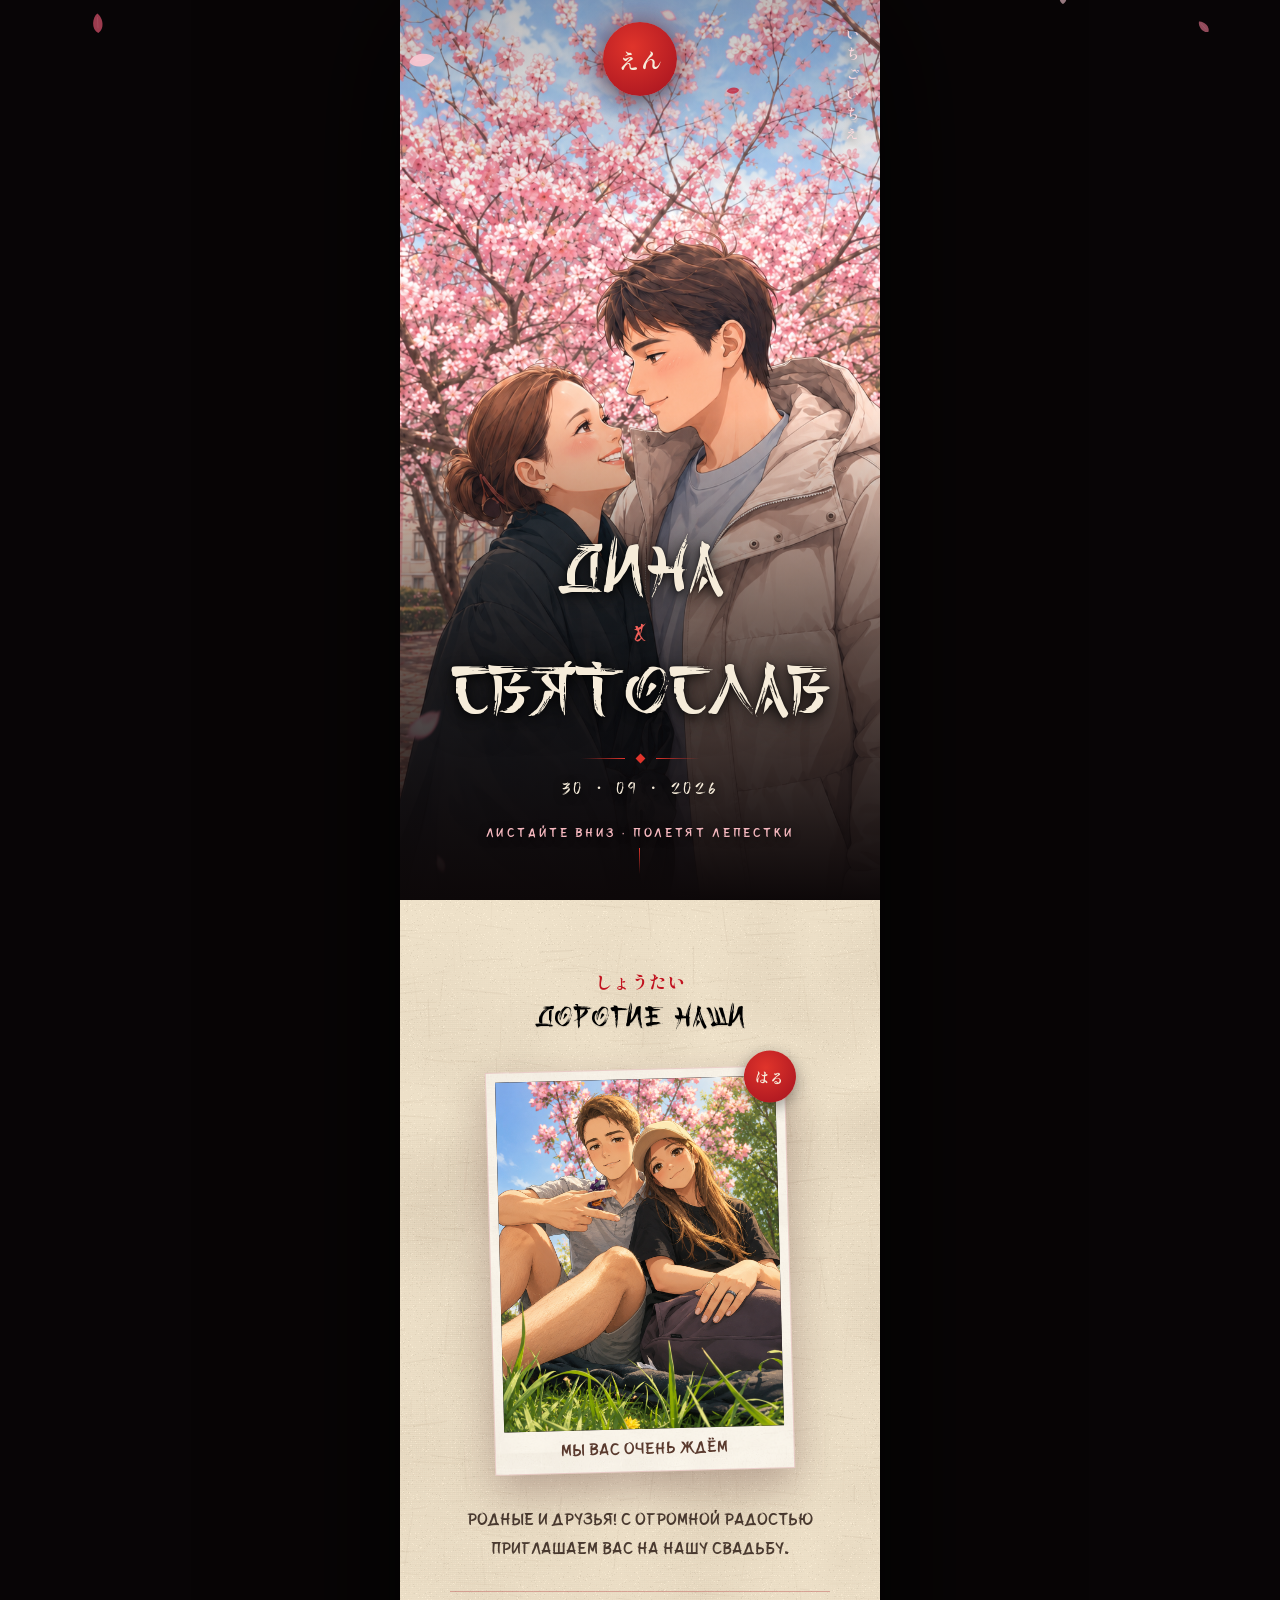
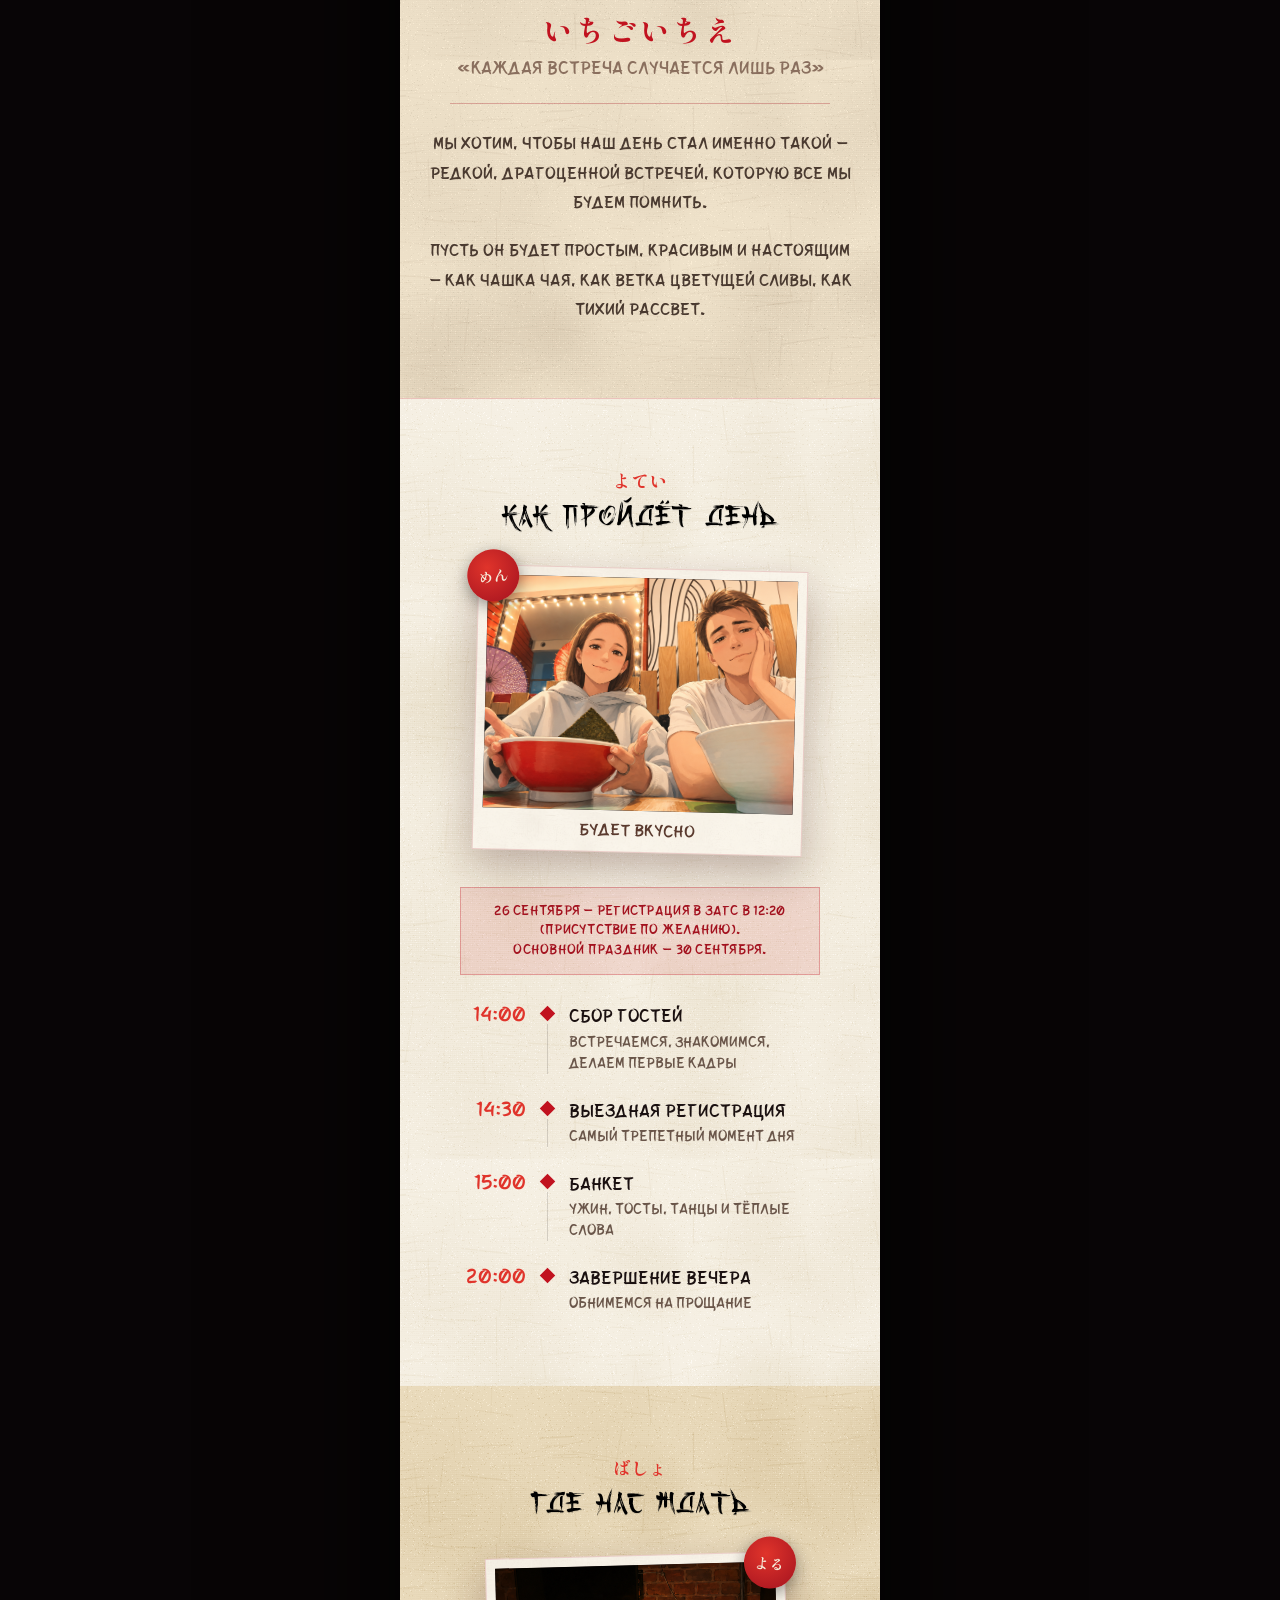
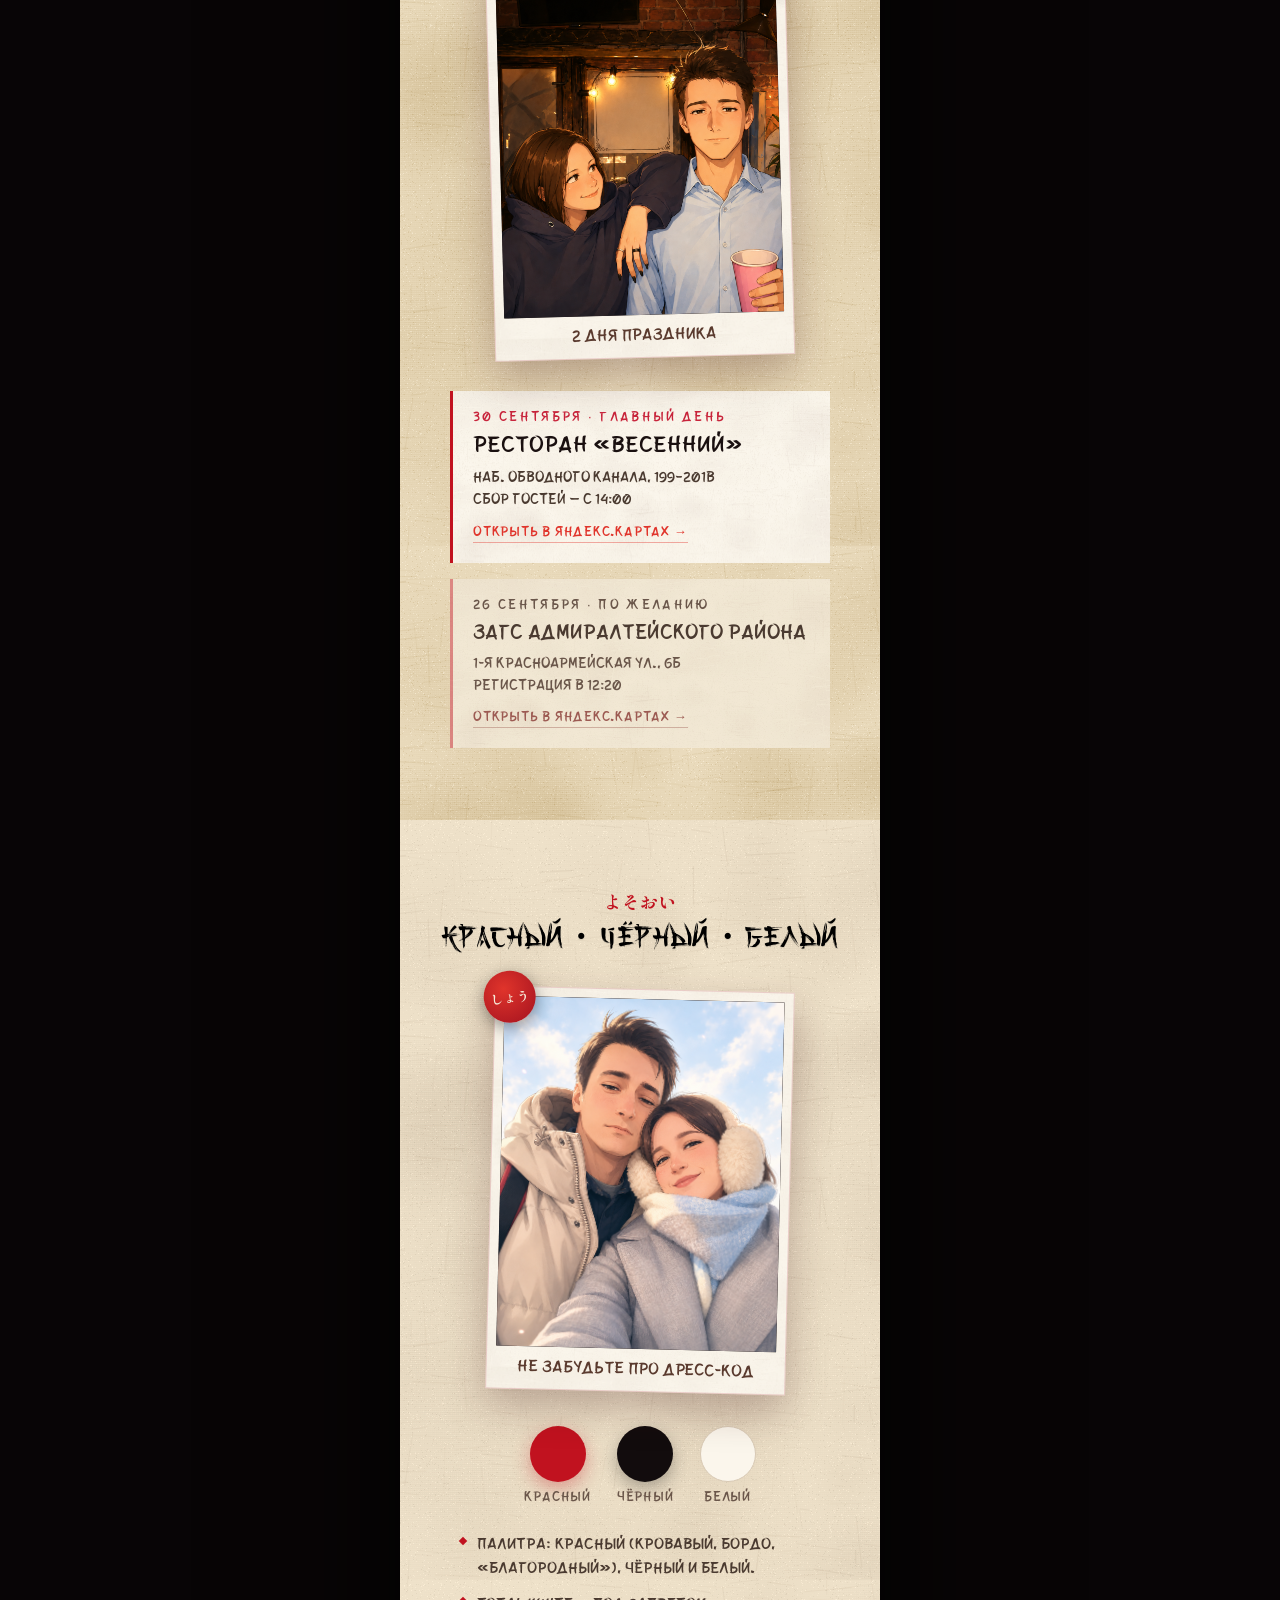
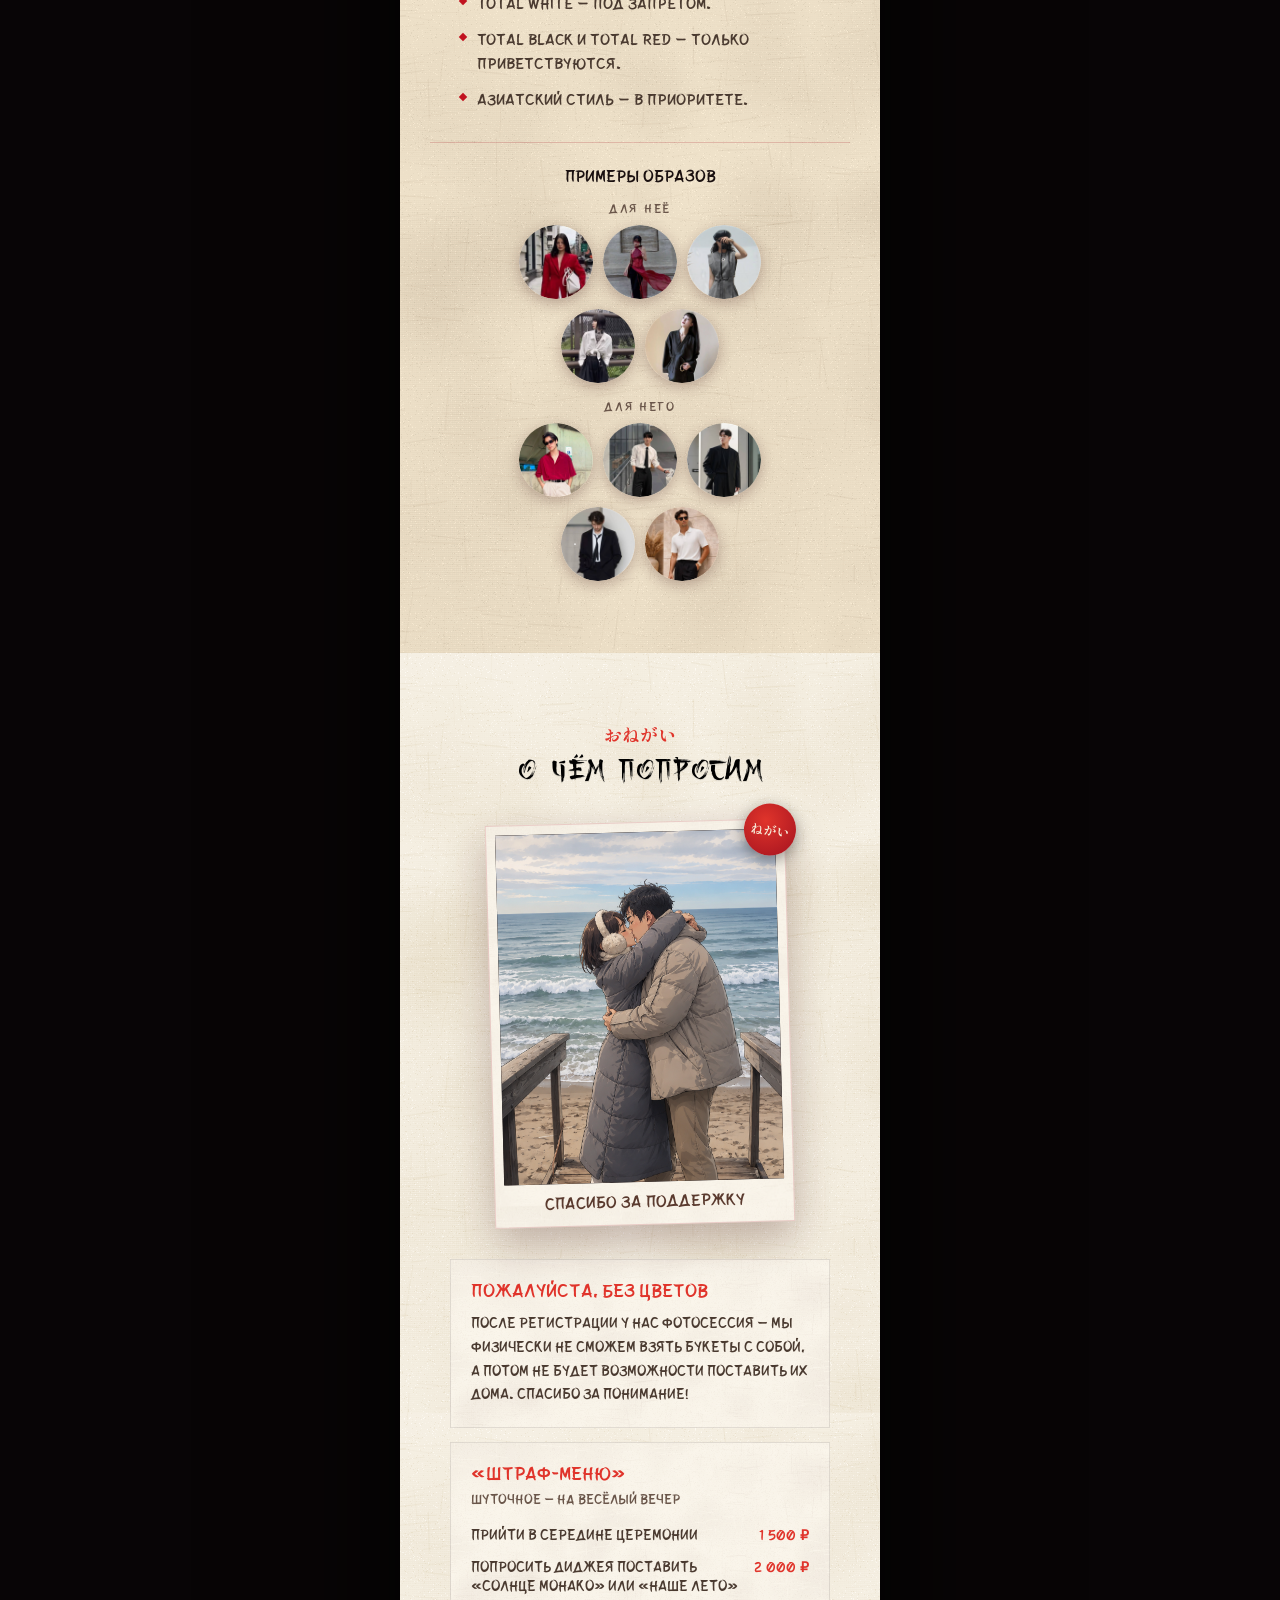
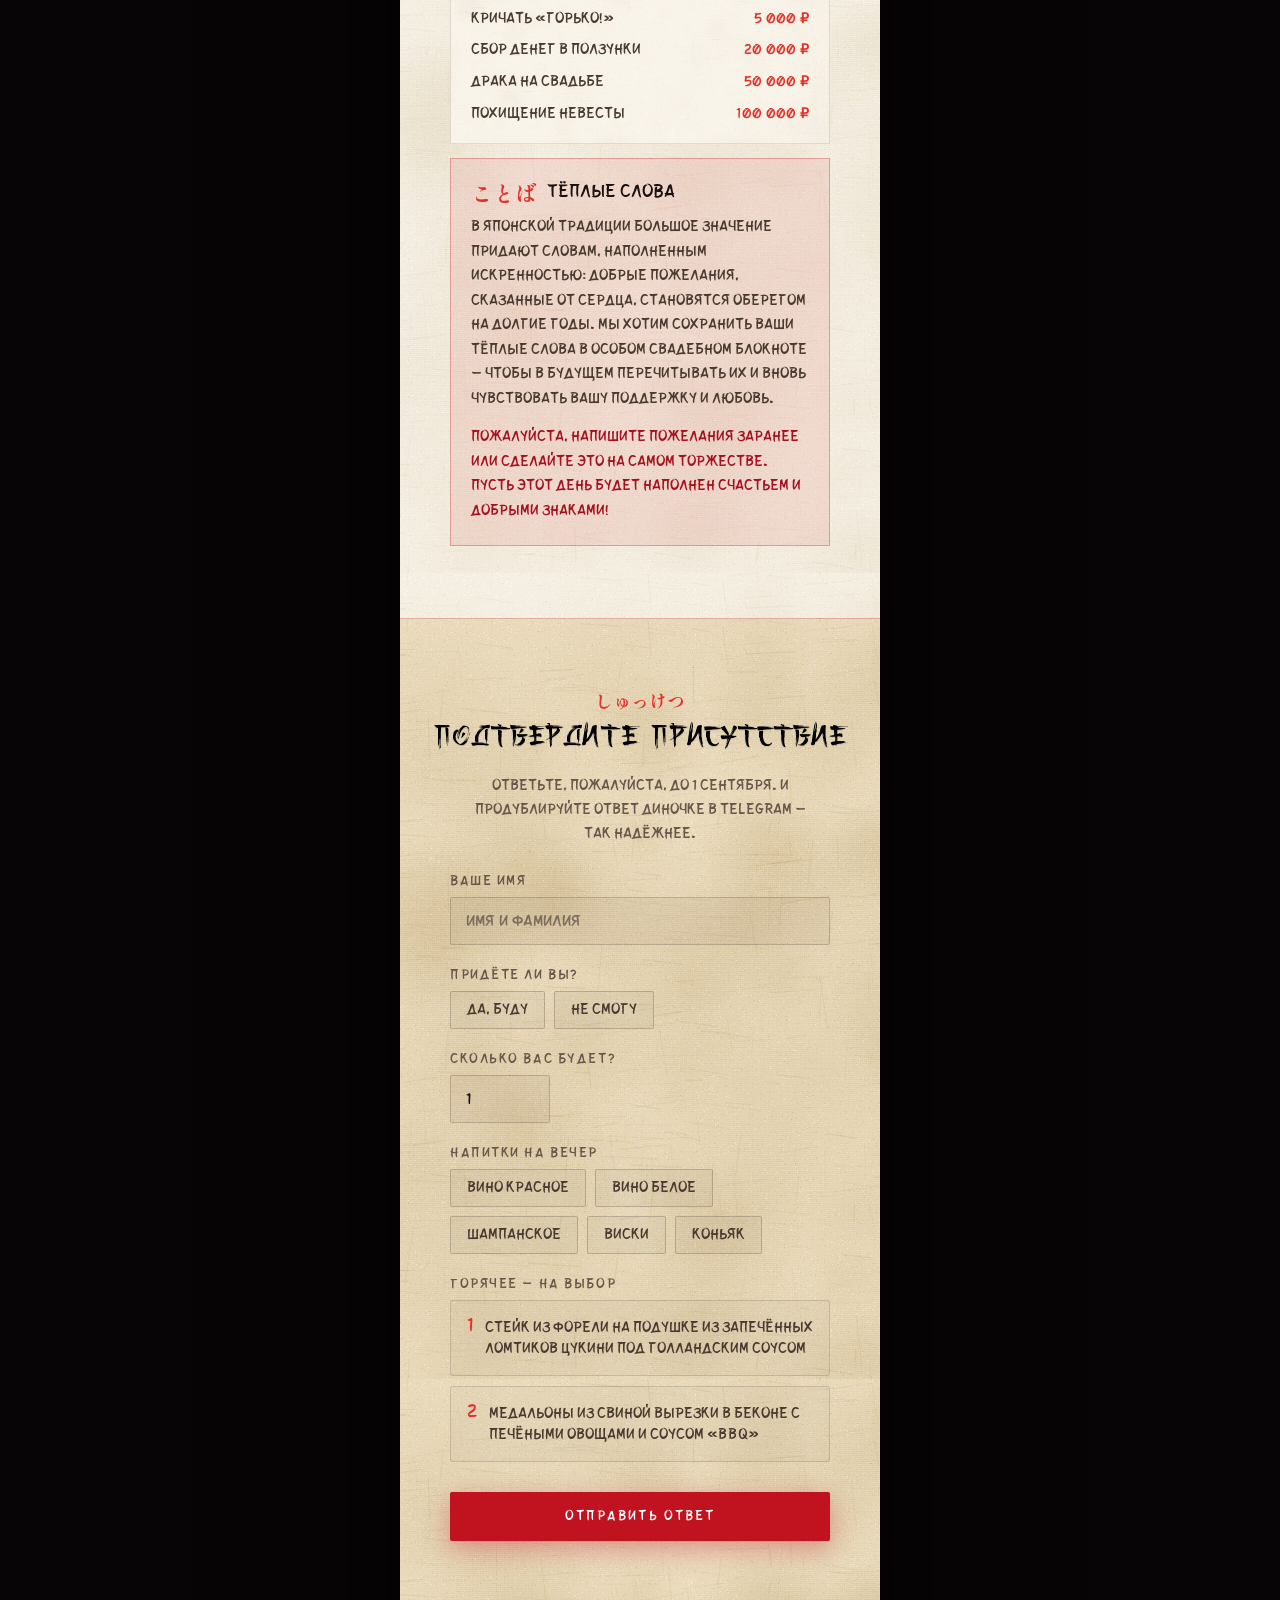
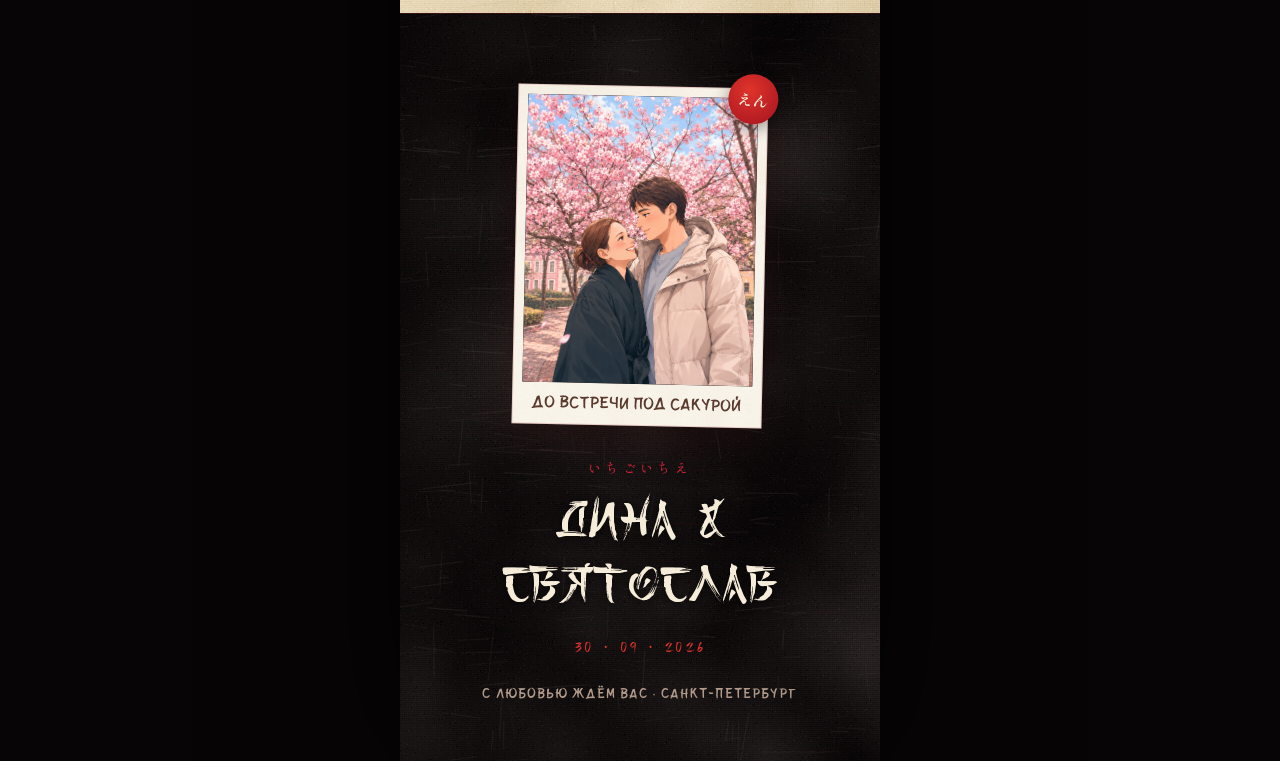
==== commit 733ebde0: "Update index.html" ====
--- a/site/index.html
+++ b/site/index.html
@@ -7,8 +7,8 @@
 <meta name="description" content="Свадьба Дины и Святослава, 30 сентября 2026, Санкт-Петербург">
 <link rel="preconnect" href="https://fonts.googleapis.com">
 <link rel="preconnect" href="https://fonts.gstatic.com" crossorigin>
-<link href="https://fonts.googleapis.com/css2?family=Manrope:wght@300;400;500;600;700&family=Shippori+Mincho:wght@500;700&display=swap" rel="stylesheet">
-<link rel="stylesheet" href="css/styles.css">
+<link href="https://fonts.googleapis.com/css2?family=Shippori+Mincho:wght@500;700&display=swap" rel="stylesheet">
+<link rel="stylesheet" href="css/styles.css?v=2">
 </head>
 <body>
 
--- a/site/css/styles.css
+++ b/site/css/styles.css
@@ -27,7 +27,7 @@
 body{
   -webkit-font-smoothing:antialiased;
   text-rendering:optimizeLegibility;
-  font-family:'Manrope',sans-serif;
+  font-family:'Belepotan',sans-serif;
 }
 a{color:var(--red);text-decoration:none;}
 a:hover{color:var(--cream);}
@@ -184,7 +184,7 @@
 /* ===================== BODY TEXT / QUOTE ===================== */
 
 .body-text{
-  margin:0 0 18px;font:400 16px/1.85 'Manrope',sans-serif;
+  margin:0 0 18px;font:400 16px/1.85 'Belepotan',sans-serif;
   color:#4a3a30;text-align:center;text-wrap:pretty;
 }
 .body-text--last{margin-bottom:0;}
@@ -207,7 +207,7 @@
   margin:0 auto 30px;max-width:360px;
   background:rgba(193,18,31,.1);border:1px solid rgba(193,18,31,.3);
   padding:14px 16px;text-align:center;
-  font:600 13px/1.5 'Manrope',sans-serif;color:var(--red-dark);letter-spacing:.02em;
+  font:600 13px/1.5 'Belepotan',sans-serif;color:var(--red-dark);letter-spacing:.02em;
 }
 
 .timeline{max-width:360px;margin:0 auto;list-style:none;padding:0;}
@@ -219,7 +219,7 @@
 .timeline__line{width:1px;flex:1;background:rgba(26,16,16,.15);margin-top:5px;}
 .timeline__body{flex:1;padding-top:1px;}
 .timeline__title{font:600 17px/1.3 'Belepotan',serif;color:#1a1010;}
-.timeline__desc{font:400 14px/1.5 'Manrope',sans-serif;color:#6a564a;margin-top:3px;}
+.timeline__desc{font:400 14px/1.5 'Belepotan',sans-serif;color:#6a564a;margin-top:3px;}
 
 /* ===================== VENUE ===================== */
 
@@ -237,12 +237,12 @@
 .venue-card__name{margin-top:8px;font:600 22px/1.2 'Belepotan',serif;color:#1a1010;}
 .venue-card__name--muted{font:600 20px/1.25 'Belepotan',serif;color:#4a3a30;}
 
-.venue-card__addr{margin-top:8px;font:400 14px/1.6 'Manrope',sans-serif;color:#4a3a30;}
+.venue-card__addr{margin-top:8px;font:400 14px/1.6 'Belepotan',sans-serif;color:#4a3a30;}
 .venue-card__addr--muted{color:#6a564a;}
 
 .venue-card__link{
   display:inline-block;margin-top:14px;
-  font:600 13px/1 'Manrope',sans-serif;letter-spacing:.06em;
+  font:600 13px/1 'Belepotan',sans-serif;letter-spacing:.06em;
   padding-bottom:3px;border-bottom:1px solid;
 }
 .venue-card__link--primary{color:var(--red);border-bottom-color:rgba(224,52,43,.4);}
@@ -261,7 +261,7 @@
 .bullet-list{max-width:360px;margin:0 auto;display:flex;flex-direction:column;gap:12px;list-style:none;padding:0;}
 .bullet-list li{display:flex;gap:11px;align-items:flex-start;}
 .bullet-list__mark{flex:0 0 auto;width:6px;height:6px;background:var(--red-deep);transform:rotate(45deg);margin-top:6px;}
-.bullet-list li span:last-child{font:400 15px/1.6 'Manrope',sans-serif;color:#4a3a30;}
+.bullet-list li span:last-child{font:400 15px/1.6 'Belepotan',sans-serif;color:#4a3a30;}
 
 .lookbook{max-width:420px;margin:30px auto 0;padding-top:26px;border-top:1px solid rgba(163,18,31,.2);}
 .lookbook__title{
@@ -286,12 +286,12 @@
 }
 .info-panel__title{font:600 18px/1.3 'Belepotan',serif;color:var(--red);margin-bottom:9px;}
 .info-panel__title--tight{margin-bottom:4px;}
-.info-panel__subtitle{font:400 13px/1.5 'Manrope',sans-serif;color:#6a564a;margin-bottom:16px;}
-.info-panel__text{font:400 14px/1.7 'Manrope',sans-serif;color:#4a3a30;text-wrap:pretty;}
+.info-panel__subtitle{font:400 13px/1.5 'Belepotan',sans-serif;color:#6a564a;margin-bottom:16px;}
+.info-panel__text{font:400 14px/1.7 'Belepotan',sans-serif;color:#4a3a30;text-wrap:pretty;}
 
 .fine-list{display:flex;flex-direction:column;gap:12px;list-style:none;padding:0;margin:0;}
 .fine-list li{display:flex;align-items:baseline;gap:10px;}
-.fine-list__label{flex:1;font:400 14px/1.4 'Manrope',sans-serif;color:#4a3a30;}
+.fine-list__label{flex:1;font:400 14px/1.4 'Belepotan',sans-serif;color:#4a3a30;}
 .fine-list__price{flex:0 0 auto;font:600 14px/1 'Belepotan',sans-serif;color:var(--red);letter-spacing:.02em;}
 
 .wishes-panel{
@@ -301,14 +301,14 @@
 .wishes-panel__head{display:flex;align-items:center;gap:10px;margin-bottom:12px;}
 .wishes-panel__kanji{font:700 22px/1 'Shippori Mincho',serif;color:var(--red);}
 .wishes-panel__title{font:600 17px/1.3 'Belepotan',serif;color:#1a1010;}
-.wishes-panel__text{font:400 14px/1.75 'Manrope',sans-serif;color:#4a3a30;text-wrap:pretty;}
+.wishes-panel__text{font:400 14px/1.75 'Belepotan',sans-serif;color:#4a3a30;text-wrap:pretty;}
 .wishes-panel__text--accent{margin-top:14px;color:var(--red-dark);}
 
 /* ===================== RSVP FORM ===================== */
 
 .rsvp-intro{
   margin:0 auto 30px;max-width:340px;
-  font:400 14px/1.7 'Manrope',sans-serif;color:#6a564a;text-align:center;text-wrap:pretty;
+  font:400 14px/1.7 'Belepotan',sans-serif;color:#6a564a;text-align:center;text-wrap:pretty;
 }
 
 .rsvp-form{max-width:380px;margin:0 auto;display:flex;flex-direction:column;gap:24px;}
@@ -320,7 +320,7 @@
 
 .field__input{
   width:100%;background:rgba(26,16,16,.04);border:1px solid rgba(26,16,16,.18);
-  color:#1a1010;font:400 15px/1 'Manrope',sans-serif;padding:14px 15px;
+  color:#1a1010;font:400 15px/1 'Belepotan',sans-serif;padding:14px 15px;
   border-radius:2px;outline:none;
 }
 .field__input:focus{border-color:rgba(224,52,43,.6);}
@@ -342,10 +342,10 @@
 }
 .dish.is-active{border-color:var(--red-deep);background:rgba(193,18,31,.12);}
 .dish__num{flex:0 0 auto;font:700 18px/1 'Belepotan',serif;color:var(--red);}
-.dish__label{font:400 14px/1.5 'Manrope',sans-serif;color:#4a3a30;}
+.dish__label{font:400 14px/1.5 'Belepotan',sans-serif;color:#4a3a30;}
 
 .field__error{
-  font:600 13px/1.5 'Manrope',sans-serif;color:var(--red-deep);
+  font:600 13px/1.5 'Belepotan',sans-serif;color:var(--red-deep);
   background:rgba(240,96,90,.12);border:1px solid rgba(240,96,90,.35);
   padding:12px 14px;border-radius:2px;
 }
@@ -370,7 +370,7 @@
 }
 .rsvp-thanks__seal span{font:700 30px/1 'Shippori Mincho',serif;color:var(--cream-soft);}
 .rsvp-thanks__title{font:400 26px/1.2 'Kashima',serif;color:#1a1010;margin-bottom:10px;}
-.rsvp-thanks__text{font:400 14px/1.7 'Manrope',sans-serif;color:#4a3a30;text-wrap:pretty;}
+.rsvp-thanks__text{font:400 14px/1.7 'Belepotan',sans-serif;color:#4a3a30;text-wrap:pretty;}
 .rsvp-thanks__reset{
   margin-top:20px;background:transparent;color:var(--red);
   font:600 13px/1 'Belepotan',sans-serif;letter-spacing:.08em;
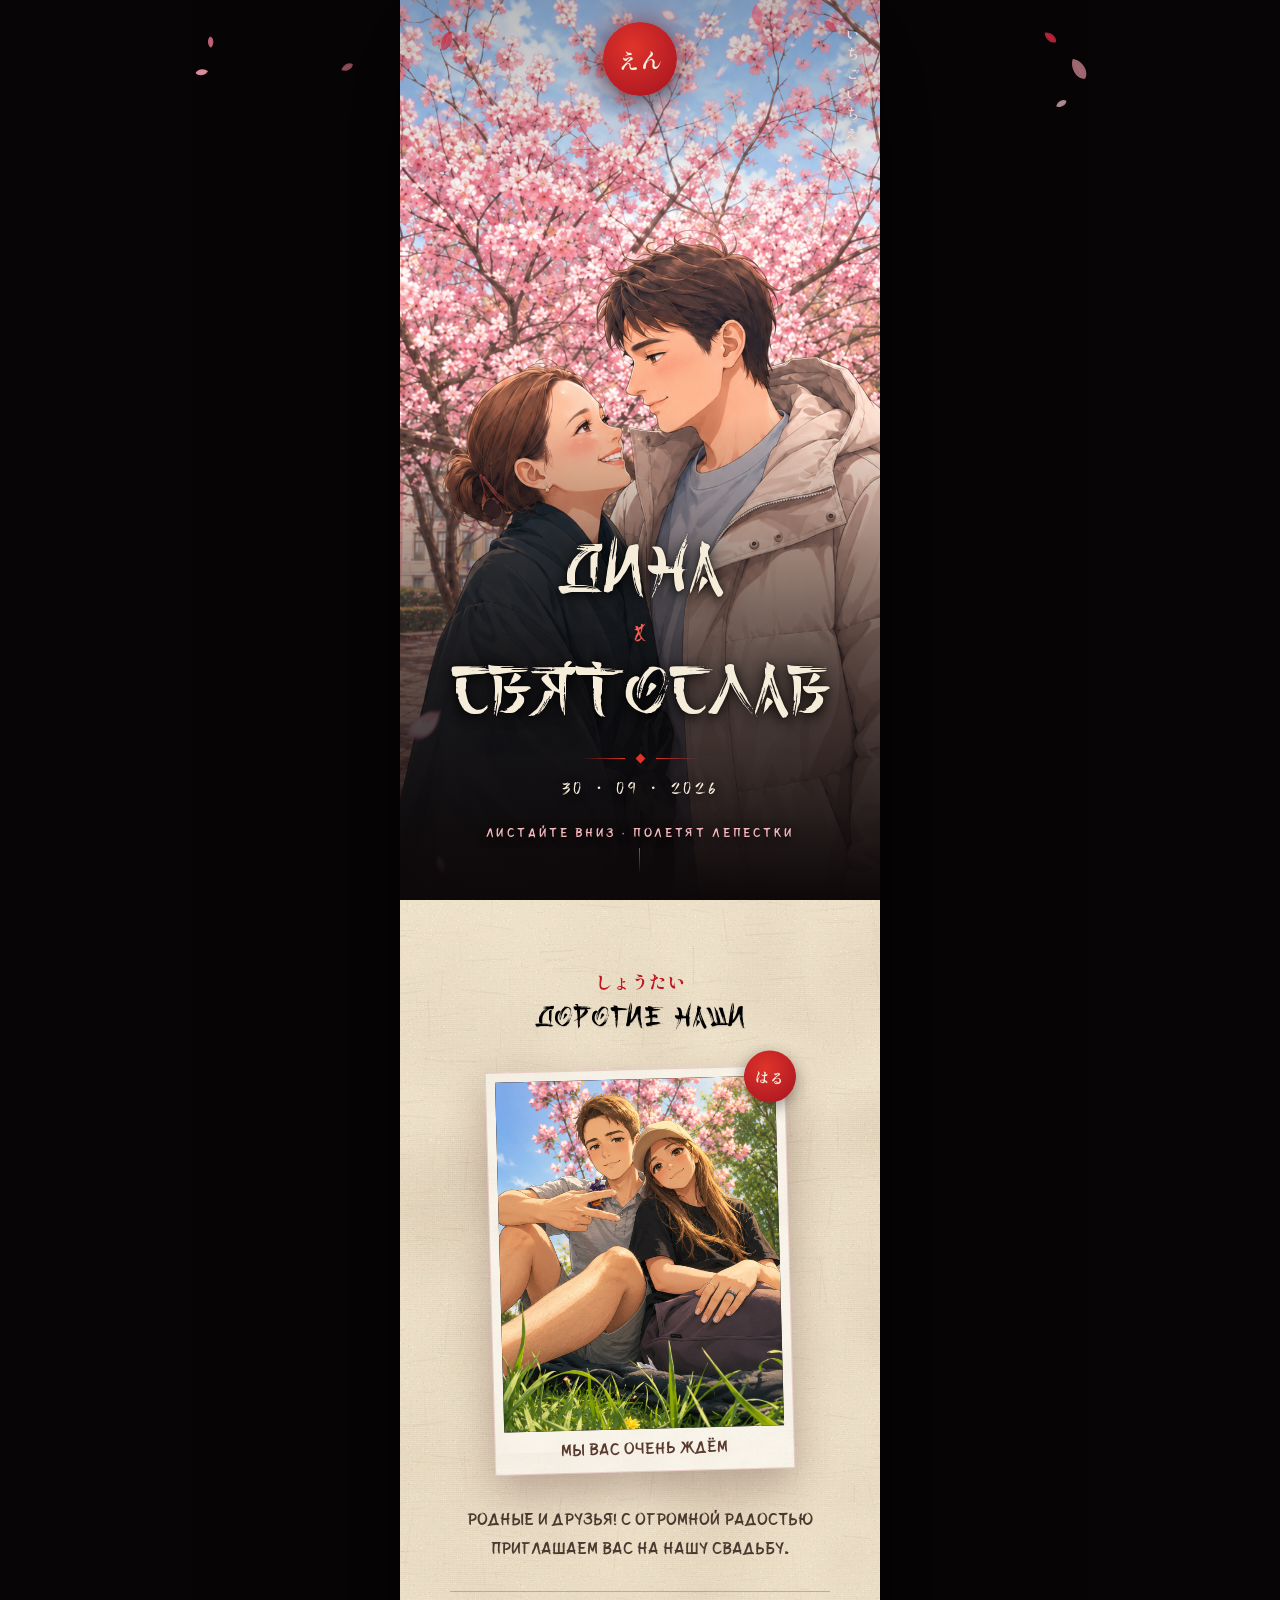
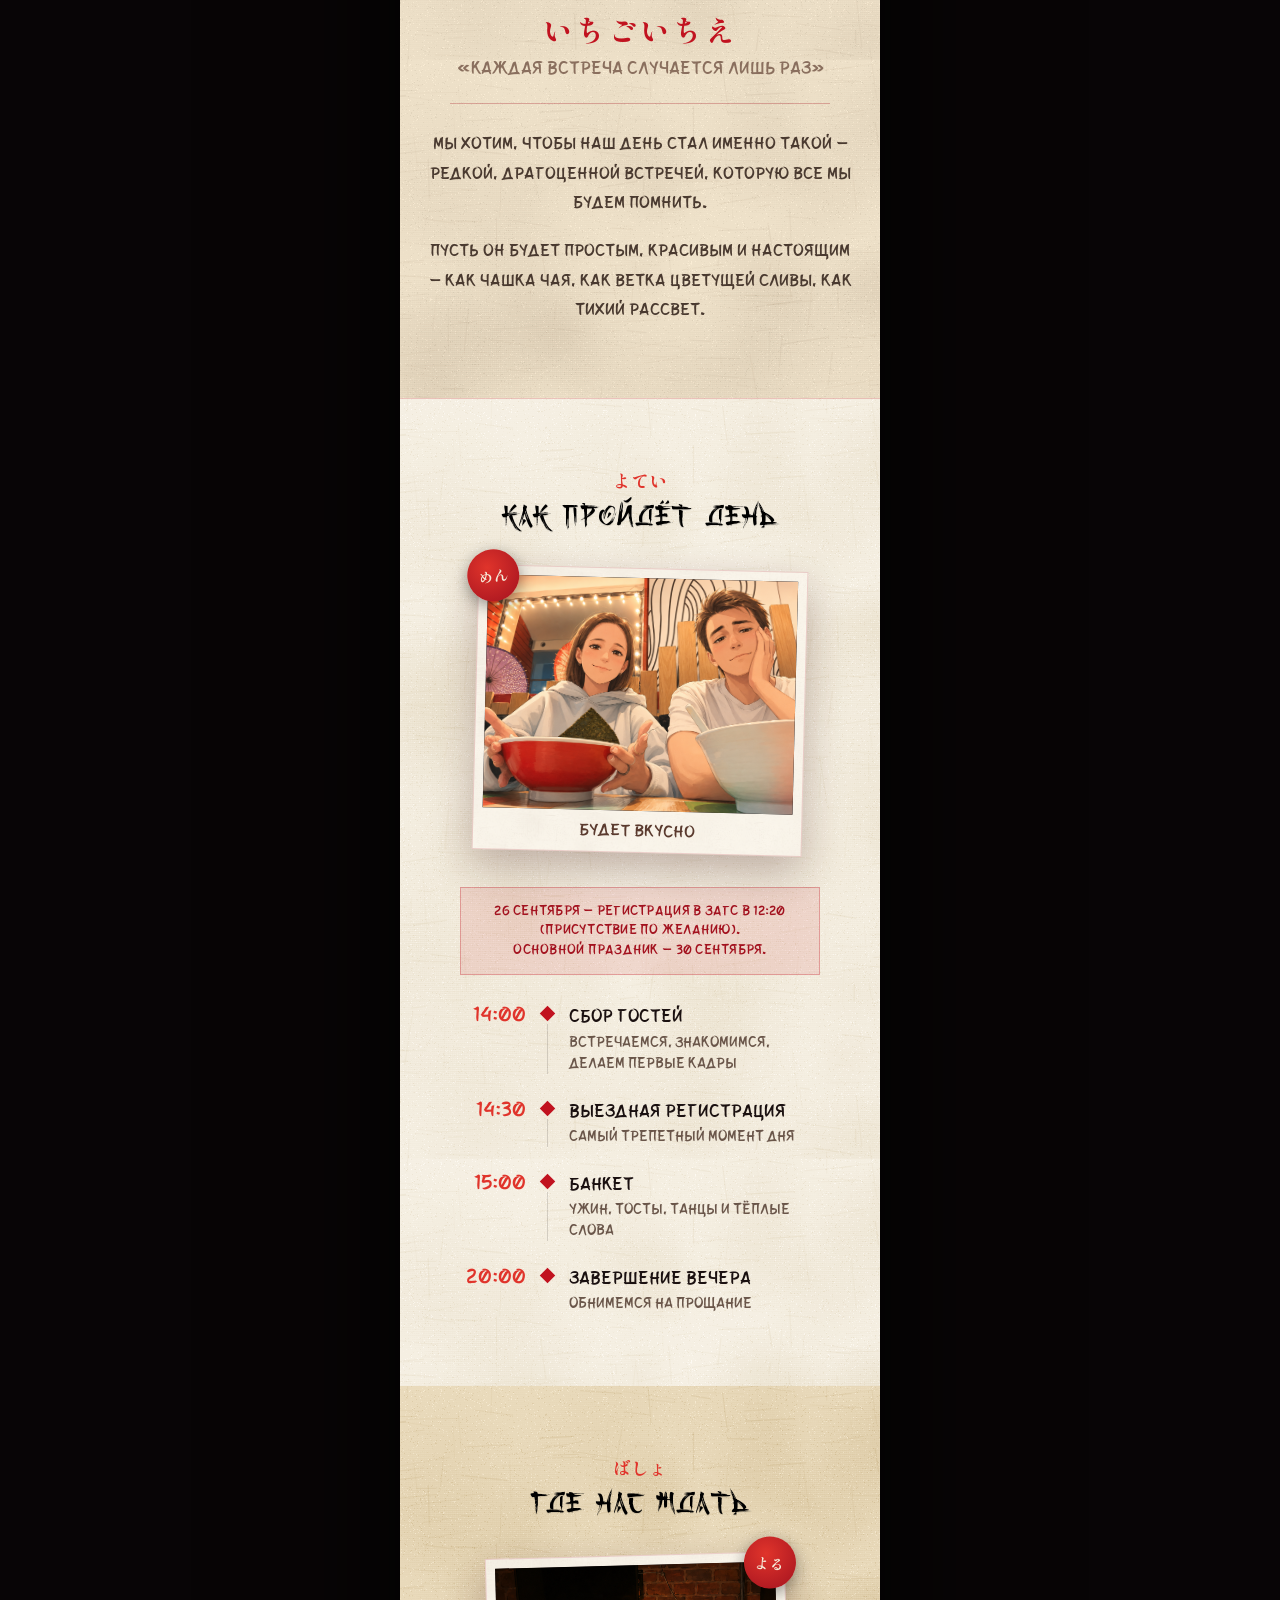
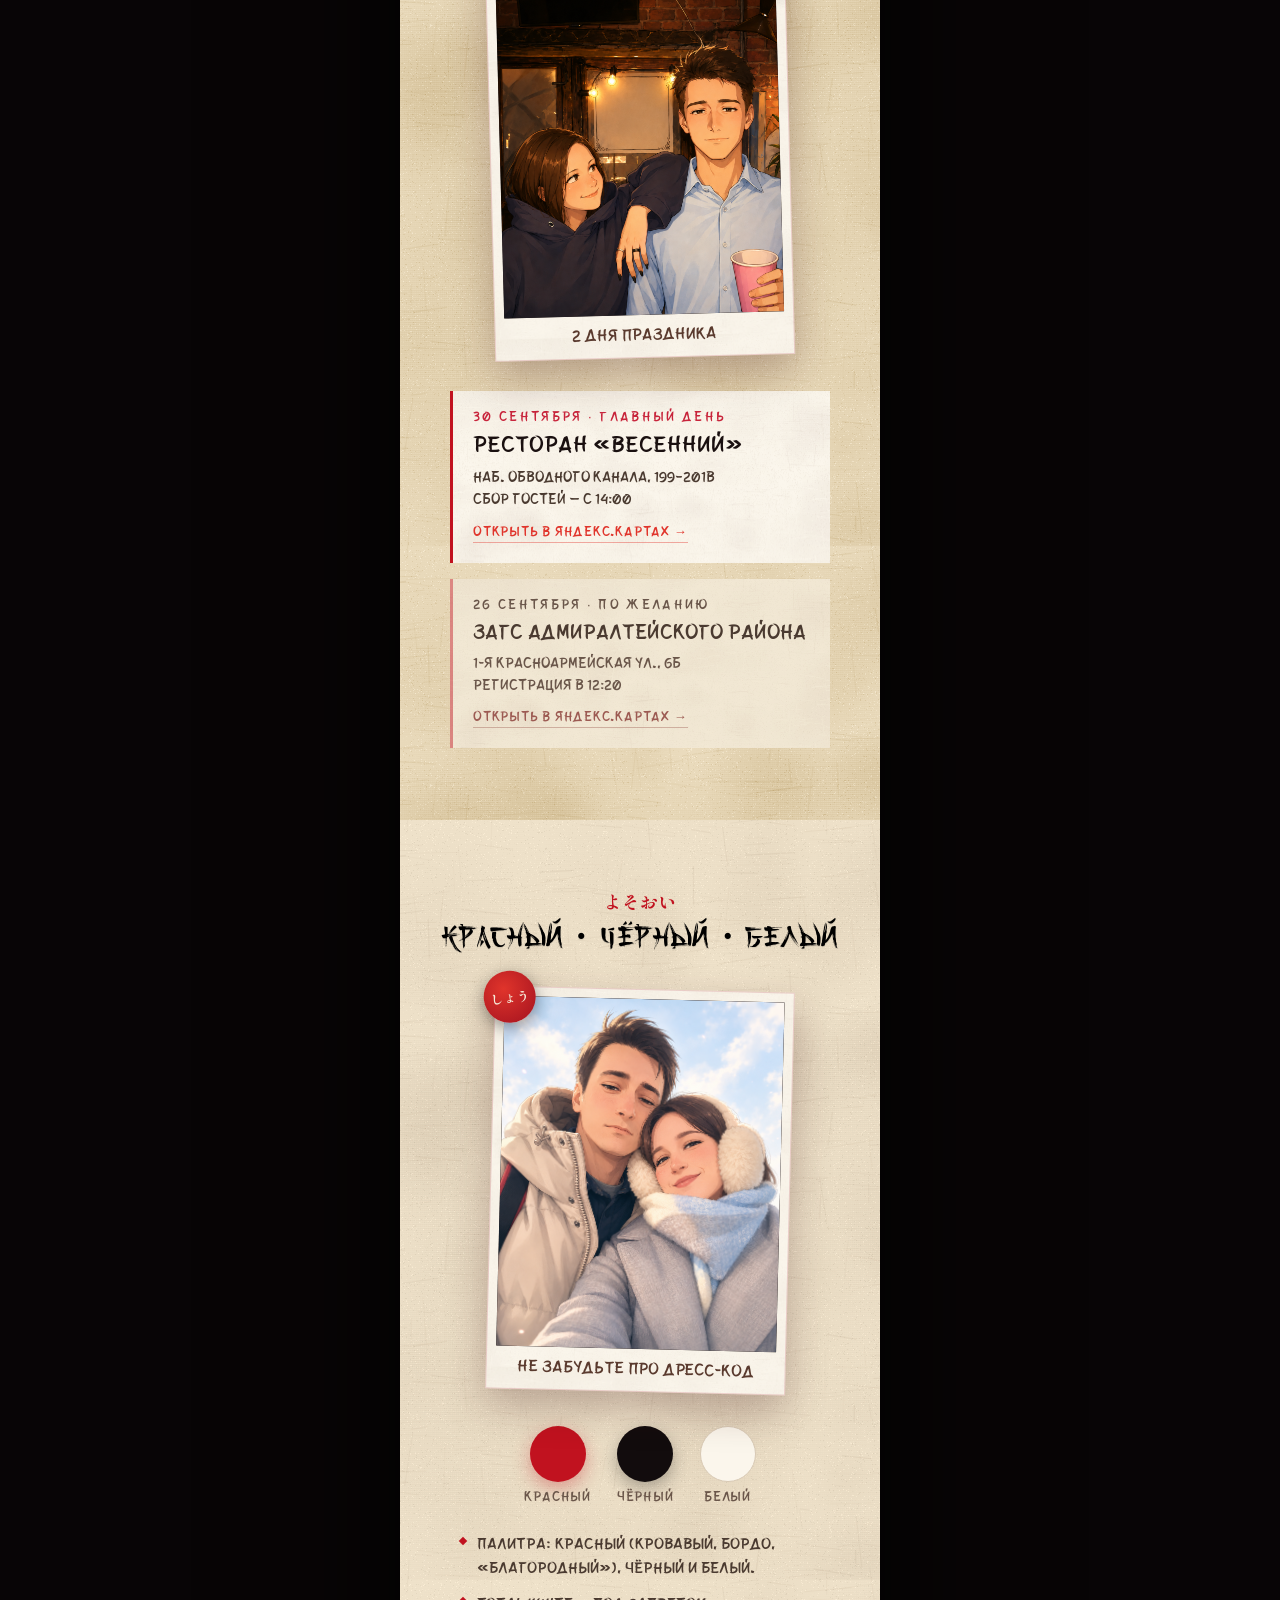
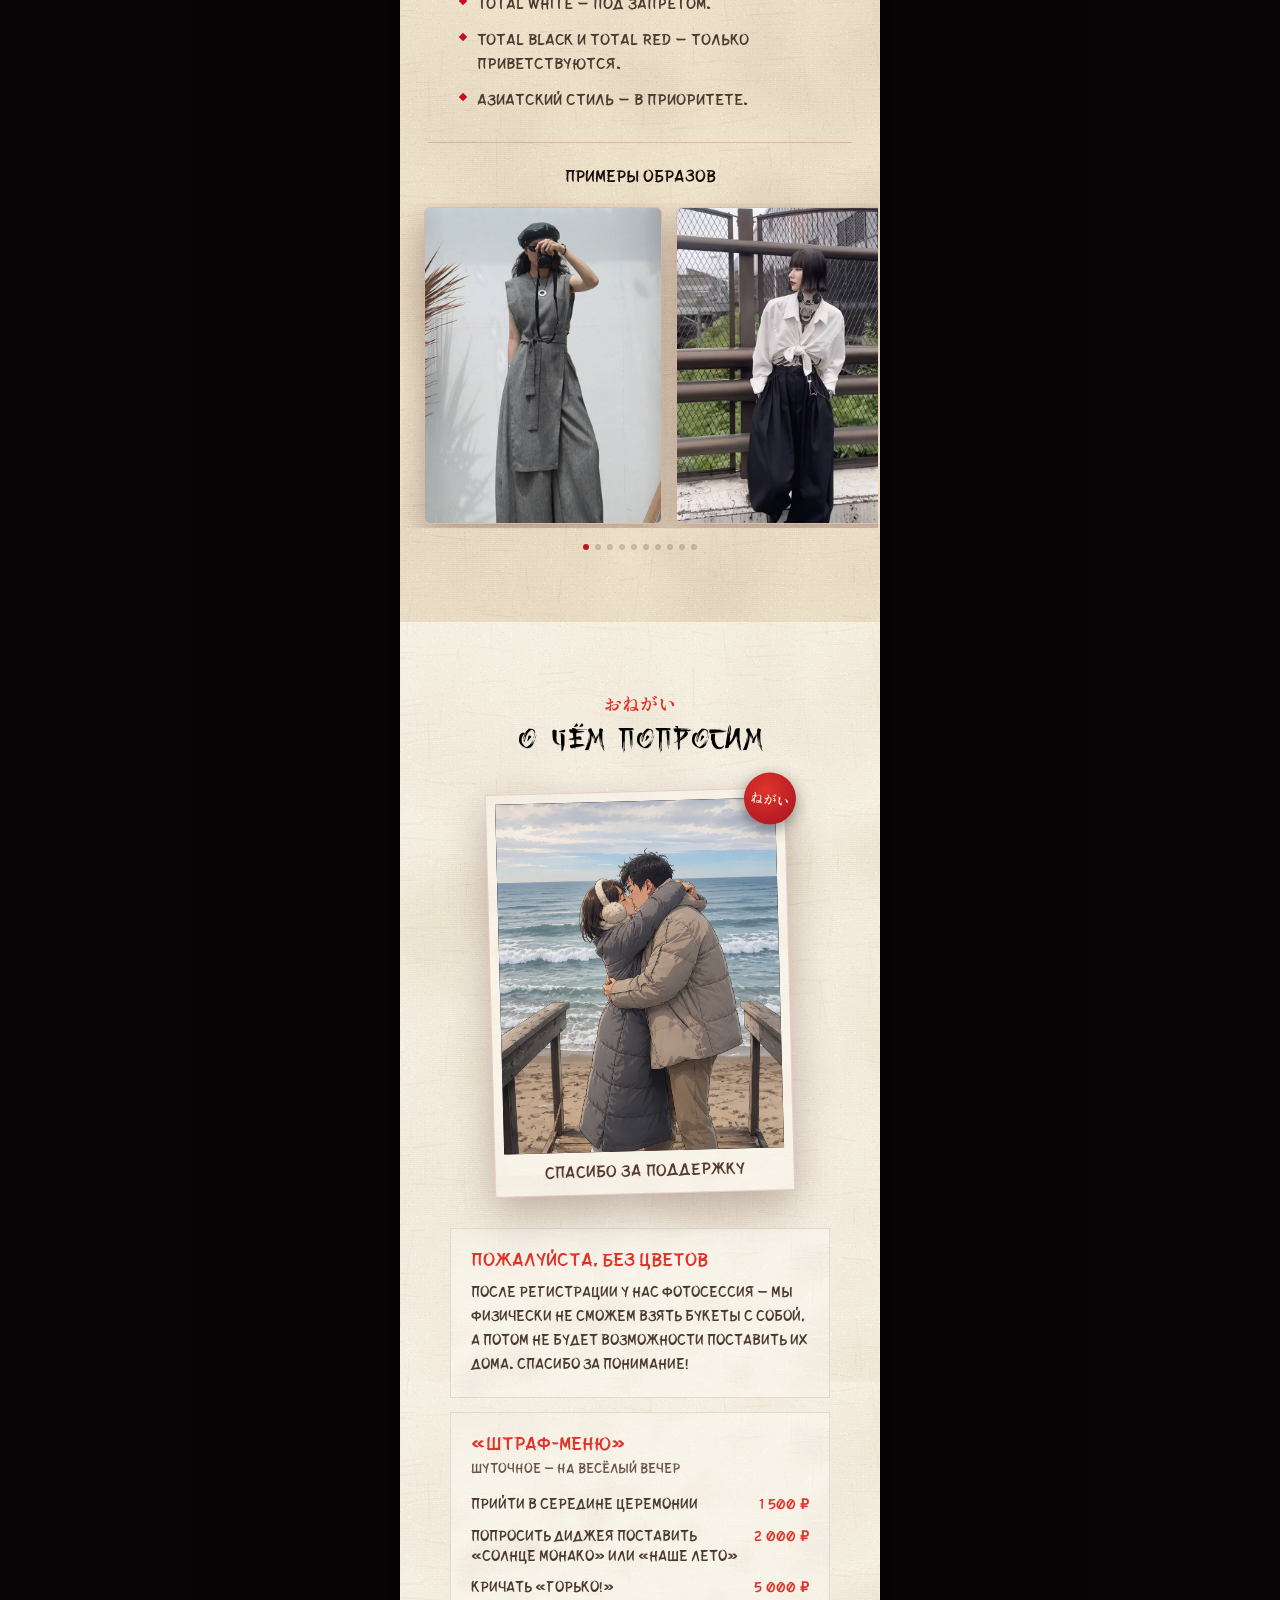
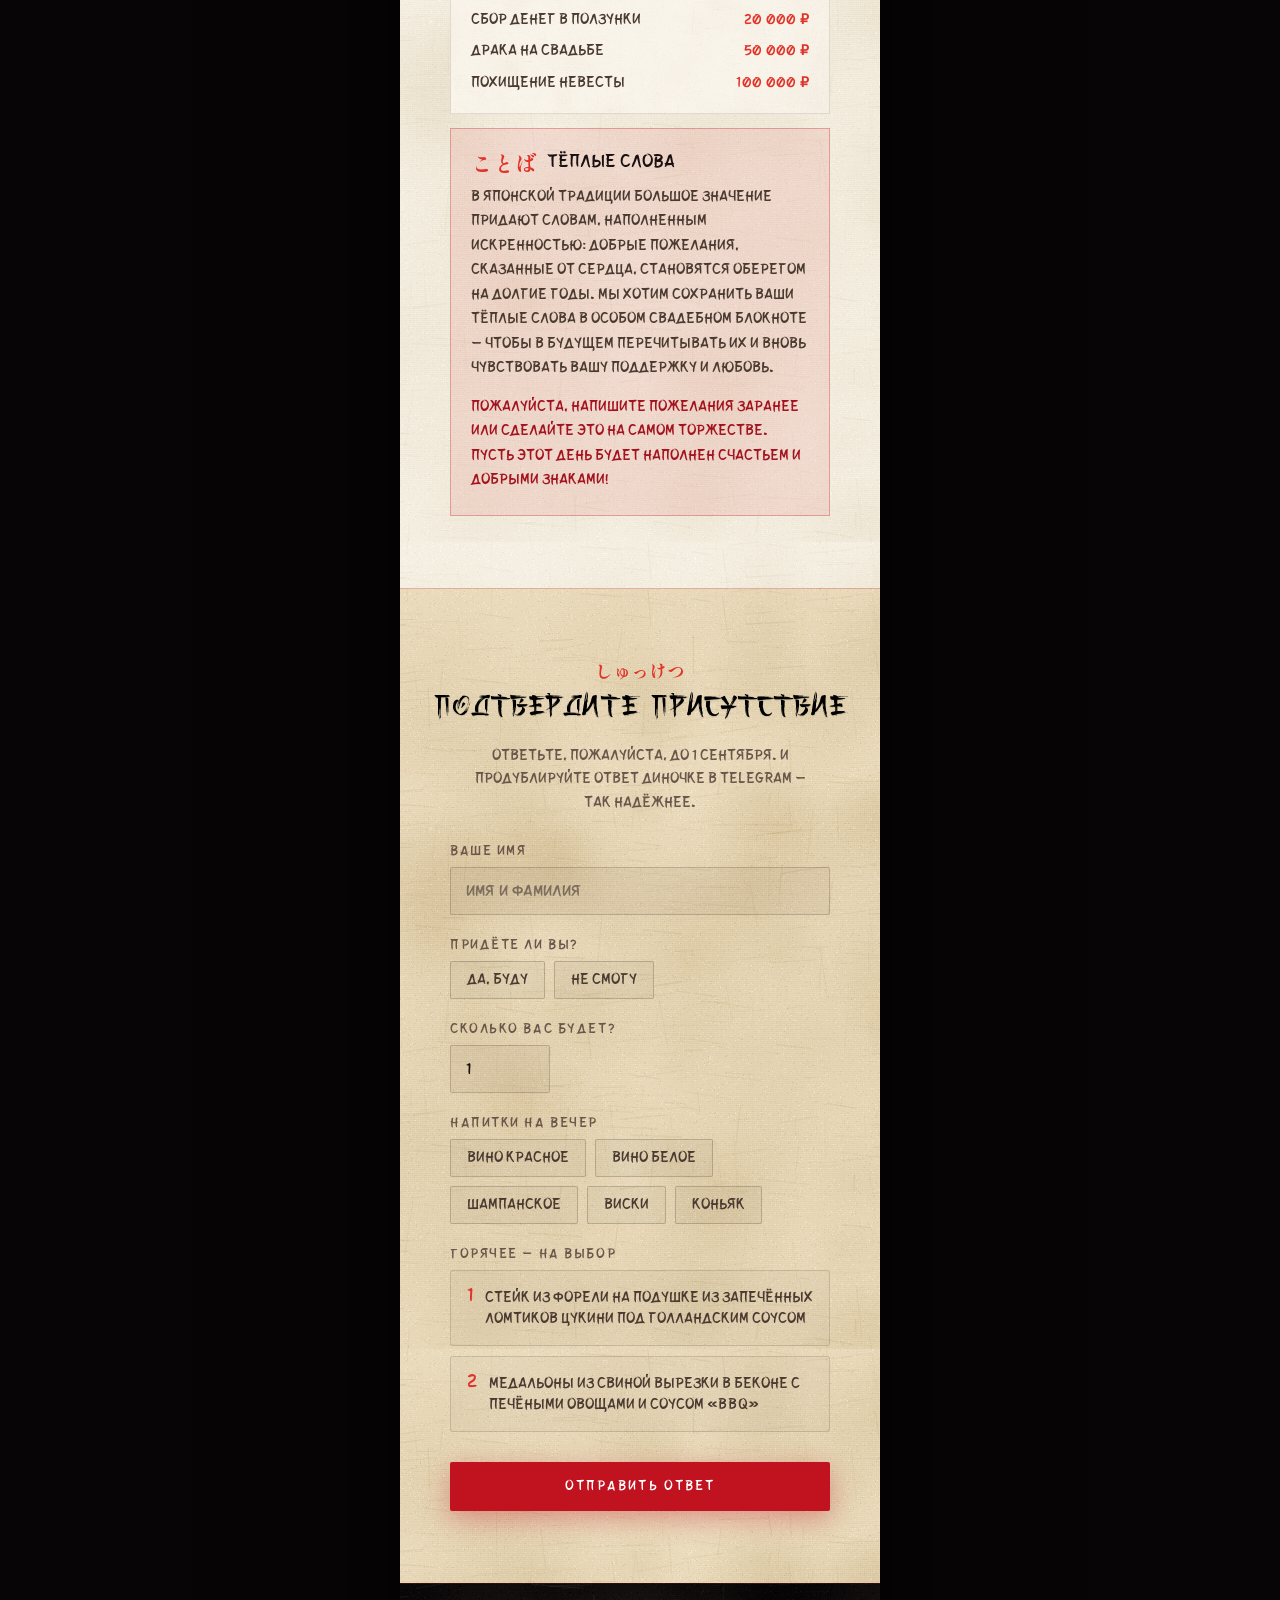
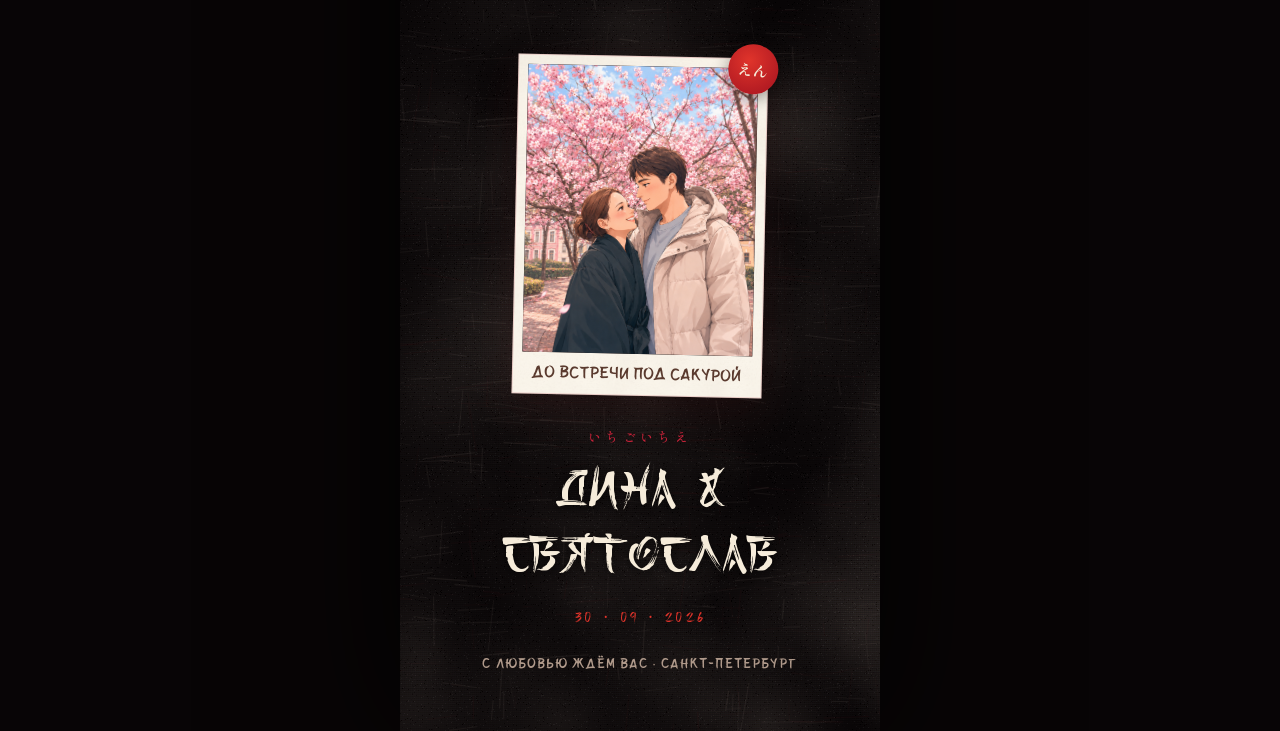
==== commit aa7bcbb4: "Add files via upload" ====
--- a/site/index.html
+++ b/site/index.html
@@ -179,30 +179,21 @@
 
     <div class="lookbook">
       <div class="lookbook__title">Примеры образов</div>
-      <div class="lookbook__row">
-        <span class="lookbook__label">для неё</span>
-        <div class="lookbook__avatars">
-          <img class="lookbook__avatar" src="assets/dresscode/female-1.png" alt="Пример образа для гостьи" loading="lazy">
-          <img class="lookbook__avatar" src="assets/dresscode/female-2.png" alt="Пример образа для гостьи" loading="lazy">
-          <img class="lookbook__avatar" src="assets/dresscode/female-3.png" alt="Пример образа для гостьи" loading="lazy">
-        </div>
-        <div class="lookbook__avatars">
-          <img class="lookbook__avatar" src="assets/dresscode/female-4.png" alt="Пример образа для гостьи" loading="lazy">
-          <img class="lookbook__avatar" src="assets/dresscode/female-5.png" alt="Пример образа для гостьи" loading="lazy">
-        </div>
-      </div>
-      <div class="lookbook__row">
-        <span class="lookbook__label">для него</span>
-        <div class="lookbook__avatars">
-          <img class="lookbook__avatar" src="assets/dresscode/male-1.png" alt="Пример образа для гостя" loading="lazy">
-          <img class="lookbook__avatar" src="assets/dresscode/male-2.png" alt="Пример образа для гостя" loading="lazy">
-          <img class="lookbook__avatar" src="assets/dresscode/male-3.png" alt="Пример образа для гостя" loading="lazy">
-        </div>
-        <div class="lookbook__avatars">
-          <img class="lookbook__avatar" src="assets/dresscode/male-4.png" alt="Пример образа для гостя" loading="lazy">
-          <img class="lookbook__avatar" src="assets/dresscode/male-5.png" alt="Пример образа для гостя" loading="lazy">
-        </div>
-      </div>
+      <div class="slider" id="dresscode-slider">
+        <div class="slider__track">
+          <div class="slider__slide"><img src="assets/dresscode/slider/look-1.jpg" alt="Пример образа" loading="lazy"></div>
+          <div class="slider__slide"><img src="assets/dresscode/slider/look-2.jpg" alt="Пример образа" loading="lazy"></div>
+          <div class="slider__slide"><img src="assets/dresscode/slider/look-3.jpg" alt="Пример образа" loading="lazy"></div>
+          <div class="slider__slide"><img src="assets/dresscode/slider/look-4.jpg" alt="Пример образа" loading="lazy"></div>
+          <div class="slider__slide"><img src="assets/dresscode/slider/look-5.jpg" alt="Пример образа" loading="lazy"></div>
+          <div class="slider__slide"><img src="assets/dresscode/slider/look-6.jpg" alt="Пример образа" loading="lazy"></div>
+          <div class="slider__slide"><img src="assets/dresscode/slider/look-7.jpg" alt="Пример образа" loading="lazy"></div>
+          <div class="slider__slide"><img src="assets/dresscode/slider/look-8.jpg" alt="Пример образа" loading="lazy"></div>
+          <div class="slider__slide"><img src="assets/dresscode/slider/look-9.jpg" alt="Пример образа" loading="lazy"></div>
+          <div class="slider__slide"><img src="assets/dresscode/slider/look-10.jpg" alt="Пример образа" loading="lazy"></div>
+        </div>
+      </div>
+      <div class="slider__dots" id="dresscode-slider-dots"></div>
     </div>
   </section>
 
@@ -340,6 +331,7 @@
 </main>
 
 <script src="js/petals.js"></script>
+<script src="js/slider.js"></script>
 <script src="js/config.js?v=4"></script>
 <script src="js/rsvp.js?v=5"></script>
 </body>
--- a/site/css/styles.css
+++ b/site/css/styles.css
@@ -263,20 +263,33 @@
 .bullet-list__mark{flex:0 0 auto;width:6px;height:6px;background:var(--red-deep);transform:rotate(45deg);margin-top:6px;}
 .bullet-list li span:last-child{font:400 15px/1.6 'Belepotan',sans-serif;color:#4a3a30;}
 
-.lookbook{max-width:420px;margin:30px auto 0;padding-top:26px;border-top:1px solid rgba(163,18,31,.2);}
+.lookbook{margin:30px auto 0;padding-top:26px;border-top:1px solid rgba(163,18,31,.2);}
 .lookbook__title{
   font:600 16px/1 'Belepotan',serif;color:#1a1010;text-align:center;margin-bottom:18px;
 }
-.lookbook__row{display:flex;flex-direction:column;align-items:center;gap:10px;}
-.lookbook__row + .lookbook__row{margin-top:18px;}
-.lookbook__label{
-  font:600 12px/1 'Belepotan',sans-serif;letter-spacing:.14em;text-transform:uppercase;color:#6a564a;
-}
-.lookbook__avatars{display:flex;justify-content:center;gap:10px;}
-.lookbook__avatar{
-  width:74px;height:74px;border-radius:50%;object-fit:cover;display:block;
-  box-shadow:0 4px 14px rgba(60,20,20,.28);
-}
+
+.slider{width:100%;}
+.slider__track{
+  display:flex;gap:14px;overflow-x:auto;
+  scroll-snap-type:x mandatory;-webkit-overflow-scrolling:touch;
+  padding:4px 22% 4px 22px;margin:0 -26px;
+  scrollbar-width:none;
+}
+.slider__track::-webkit-scrollbar{display:none;}
+.slider__slide{
+  flex:0 0 66%;scroll-snap-align:center;
+}
+.slider__slide img{
+  width:100%;aspect-ratio:3/4;object-fit:cover;display:block;
+  border-radius:6px;box-shadow:0 12px 30px rgba(60,20,20,.3);
+  border:1px solid rgba(163,18,31,.16);
+}
+.slider__dots{display:flex;justify-content:center;gap:6px;margin-top:16px;}
+.slider__dots span{
+  width:6px;height:6px;border-radius:50%;background:rgba(26,16,16,.18);
+  transition:background .2s;
+}
+.slider__dots span.is-active{background:var(--red-deep);}
 
 /* ===================== WISHES / INFO PANELS ===================== */
 
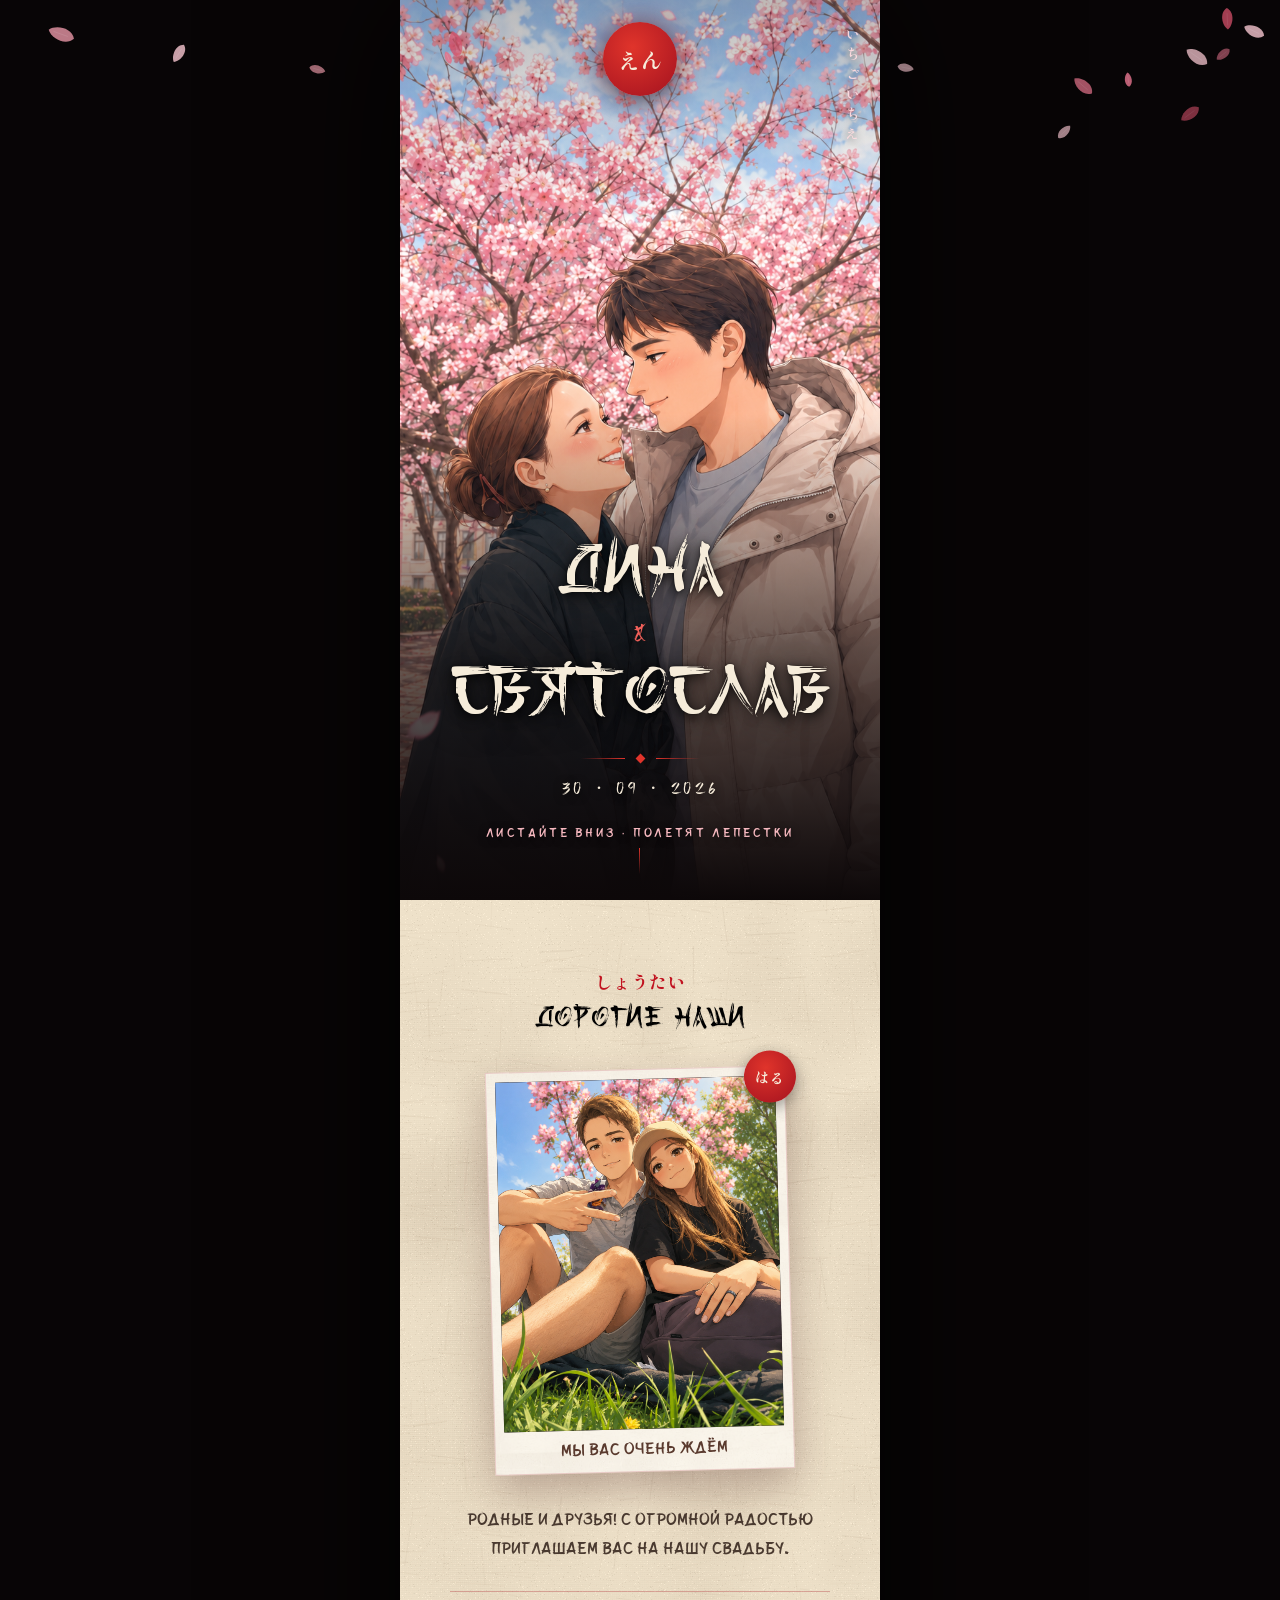
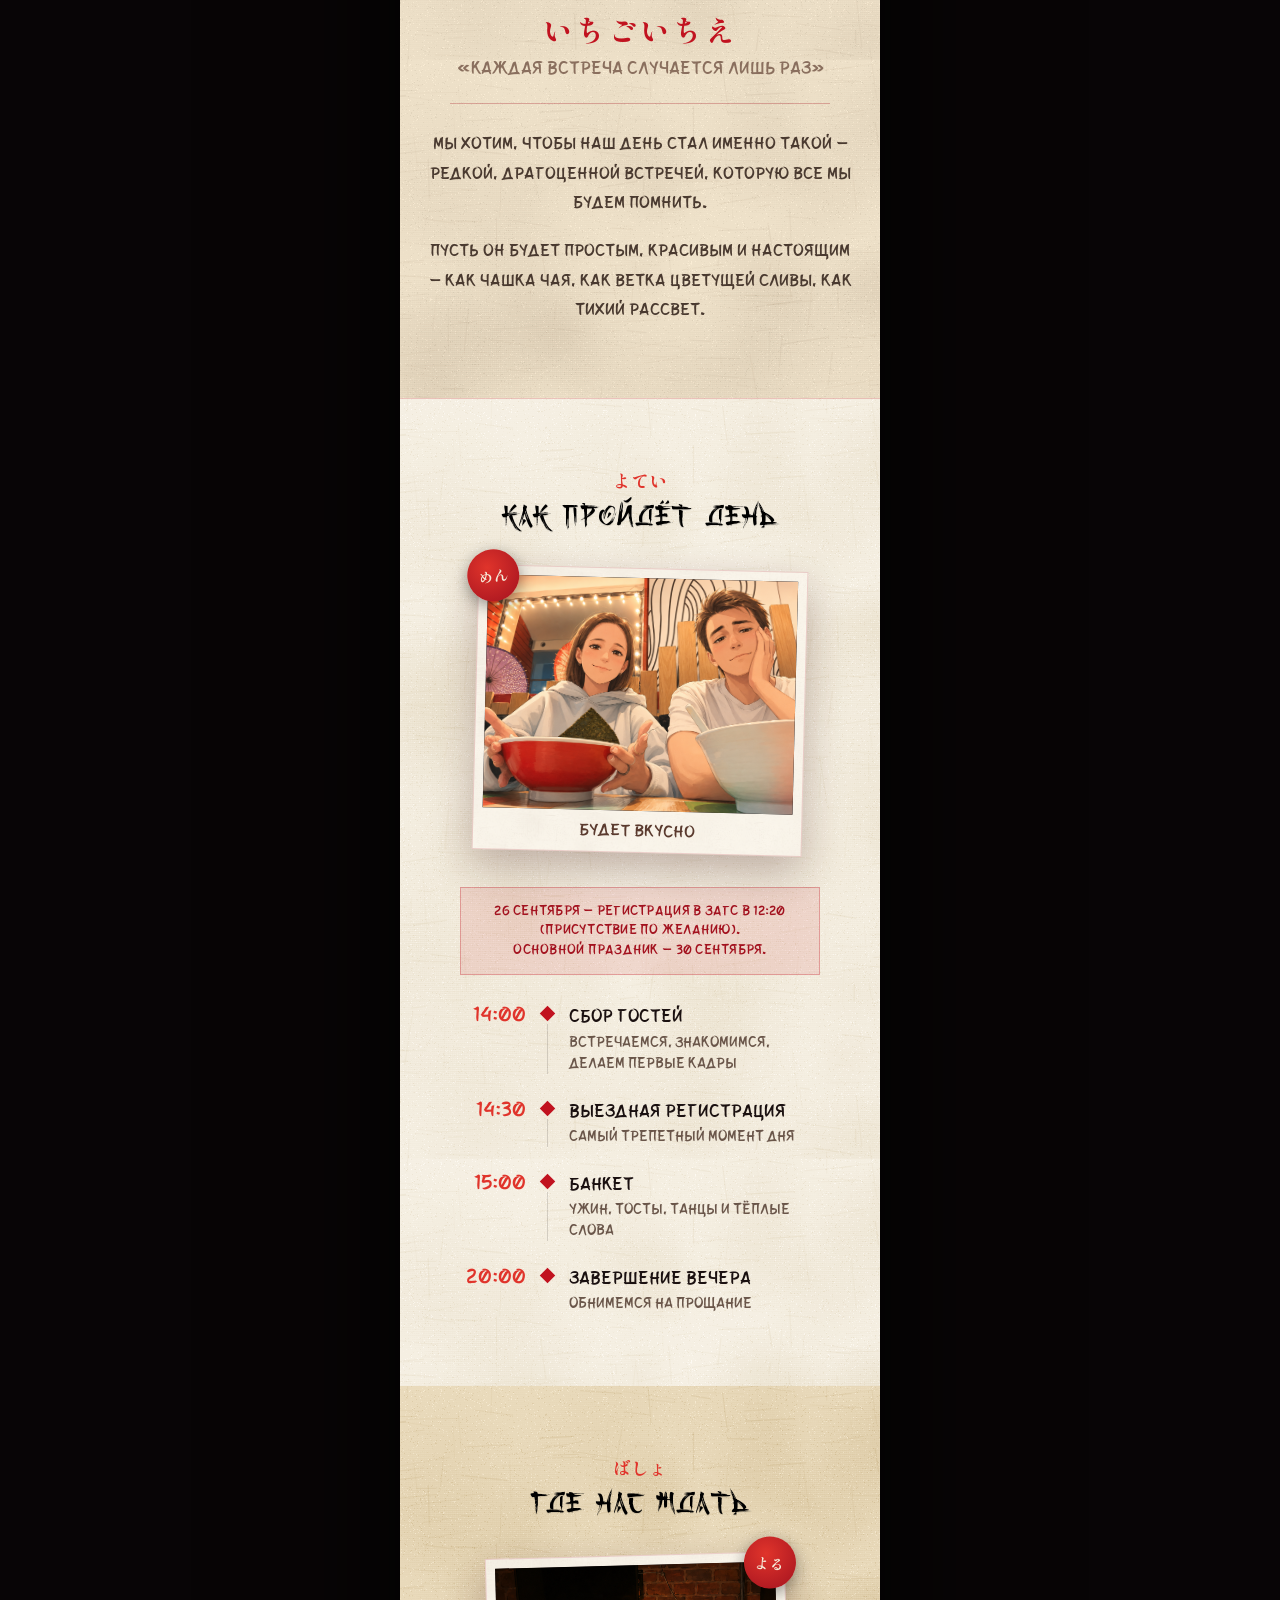
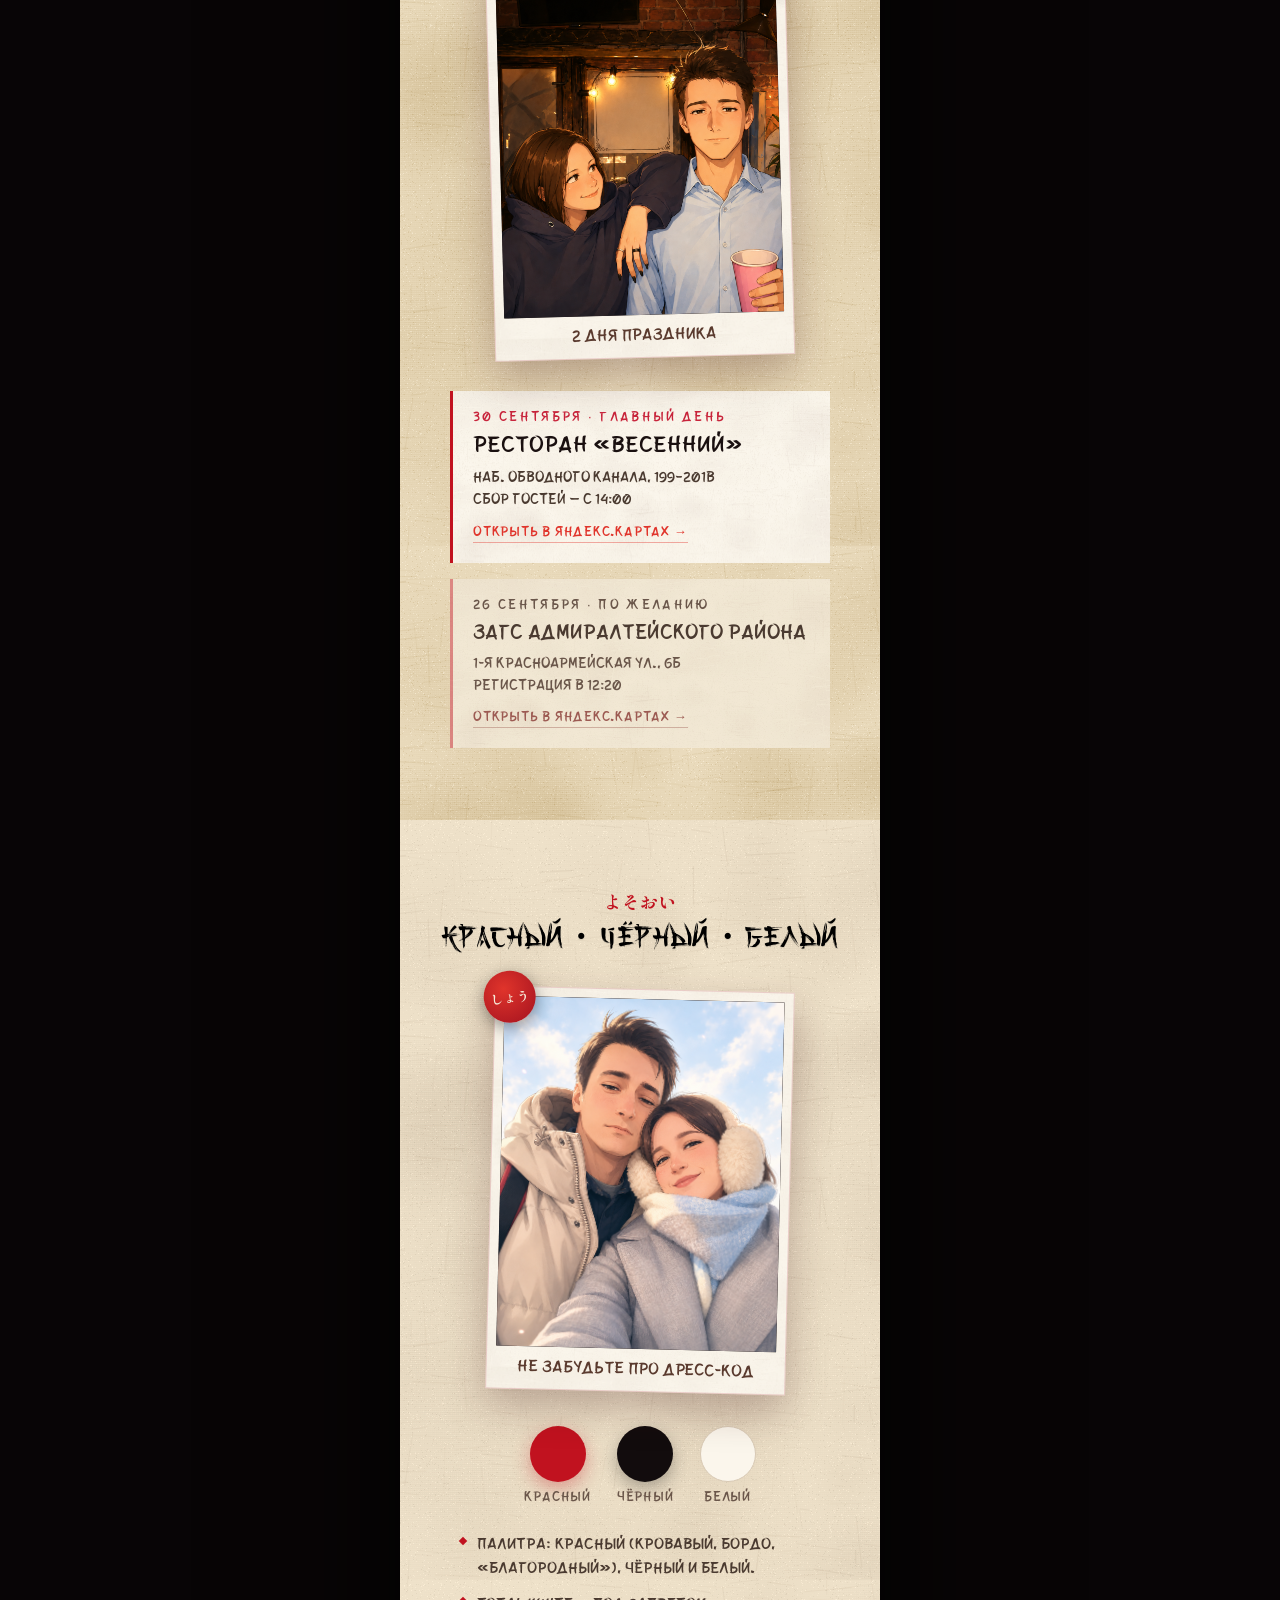
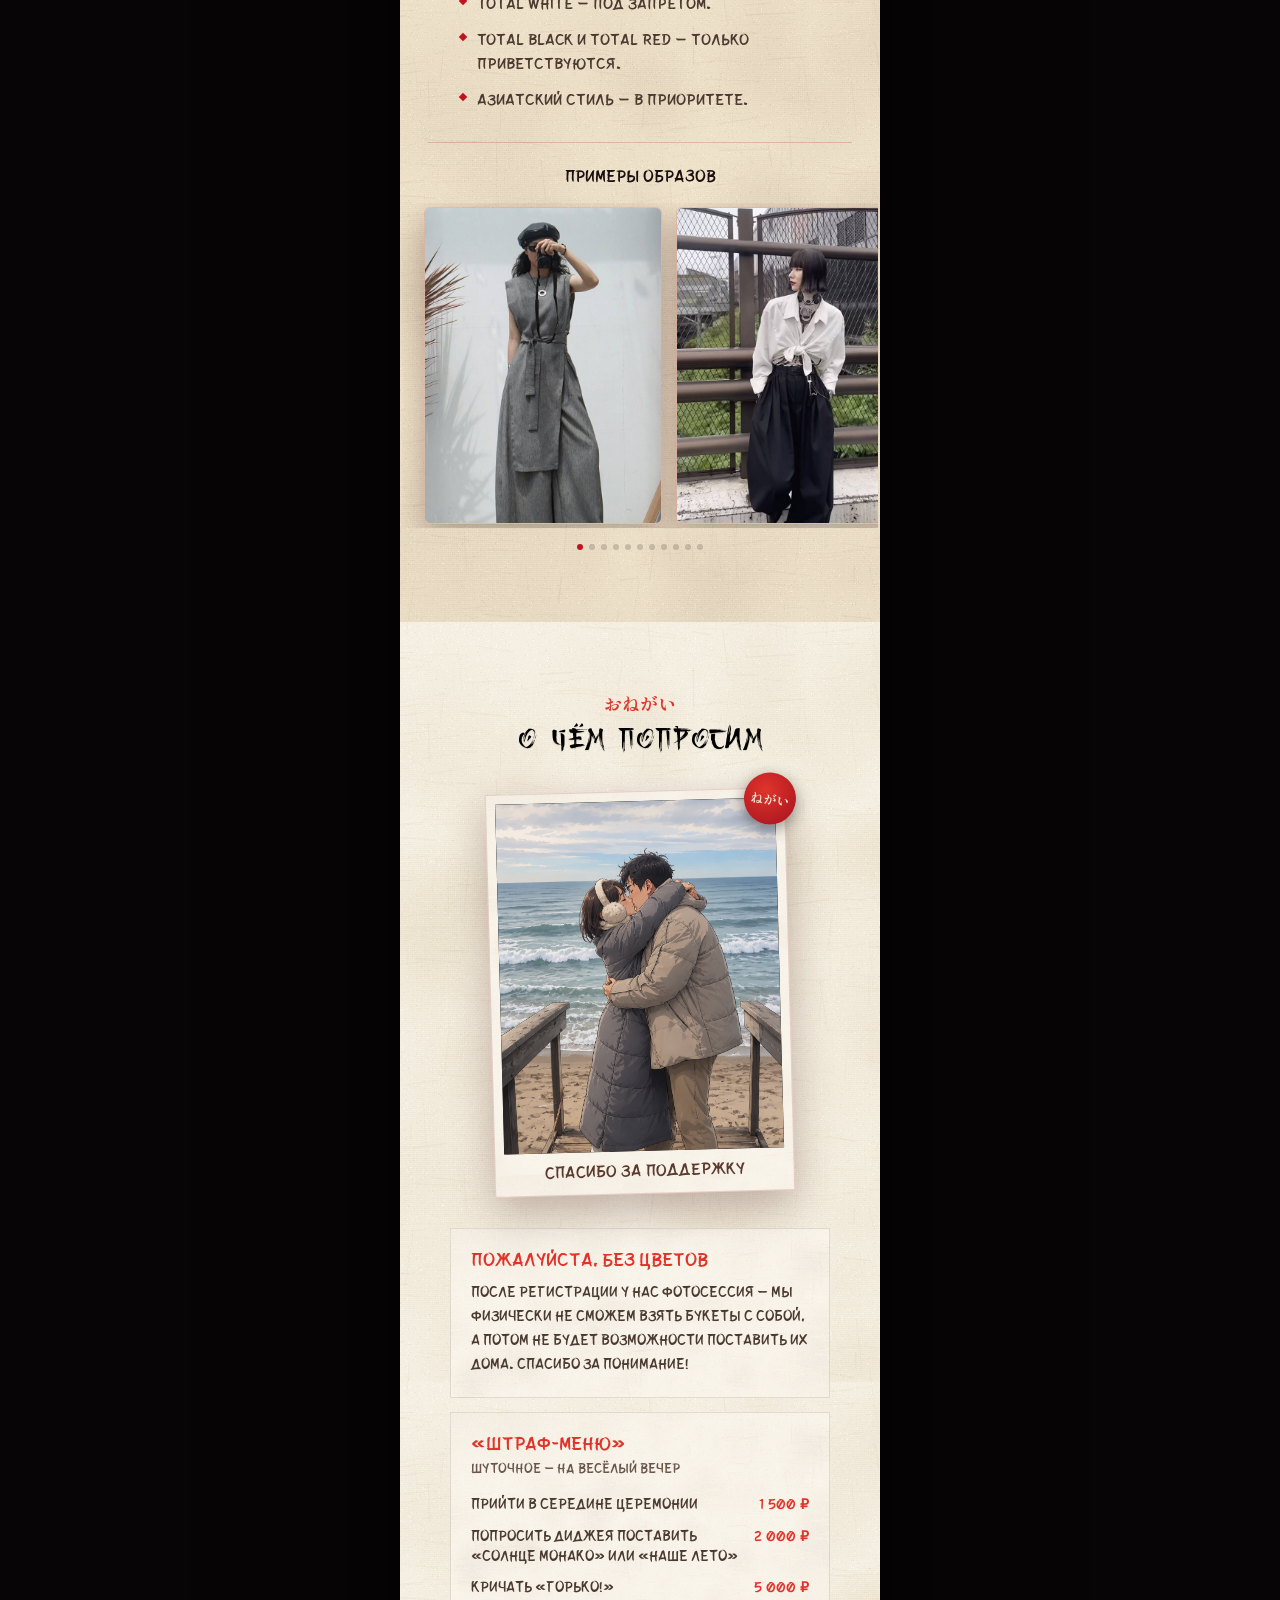
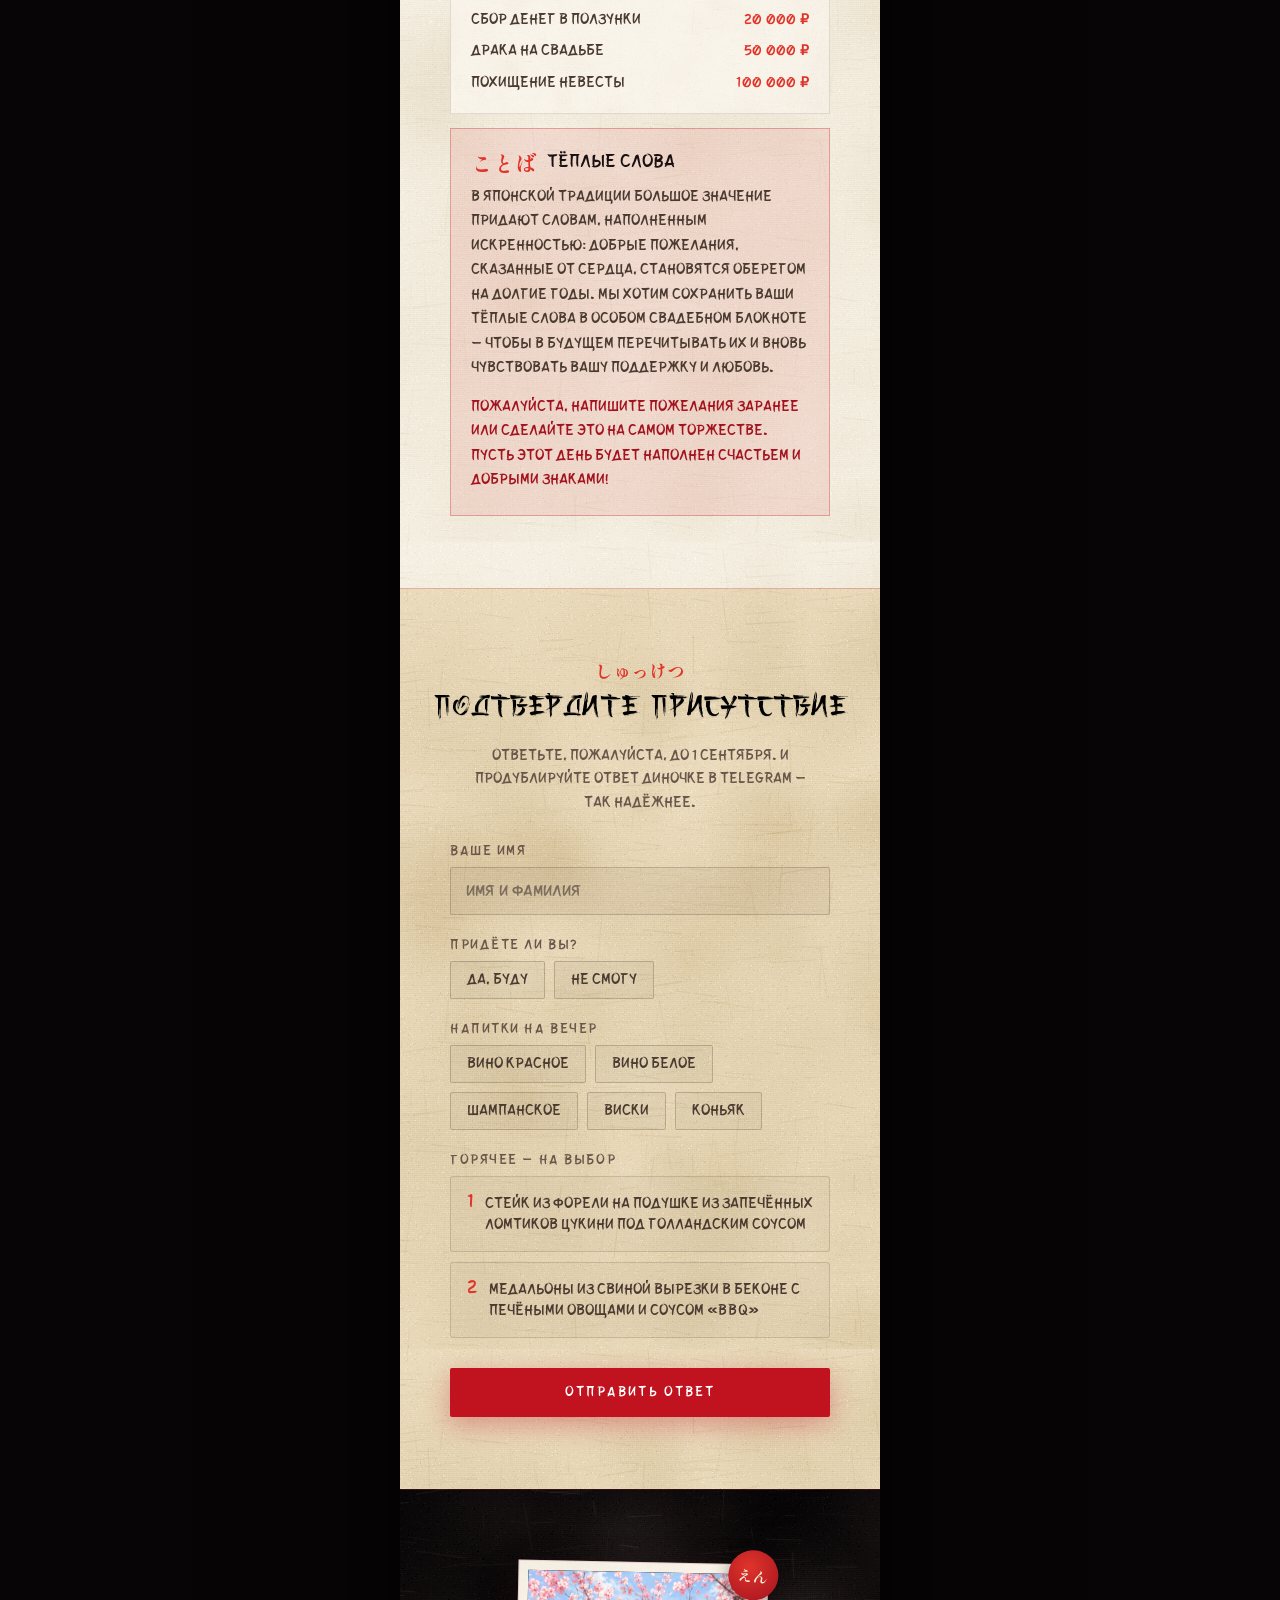
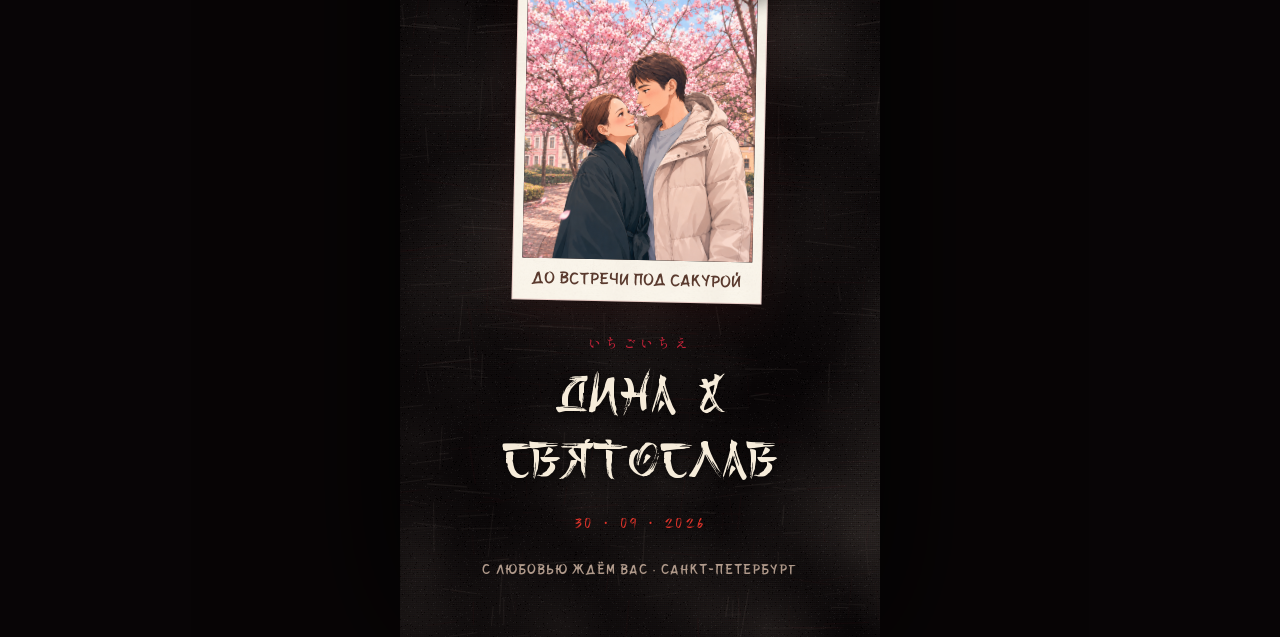
==== commit 9f9442d6: "Add files via upload" ====
--- a/site/index.html
+++ b/site/index.html
@@ -191,6 +191,7 @@
           <div class="slider__slide"><img src="assets/dresscode/slider/look-8.jpg" alt="Пример образа" loading="lazy"></div>
           <div class="slider__slide"><img src="assets/dresscode/slider/look-9.jpg" alt="Пример образа" loading="lazy"></div>
           <div class="slider__slide"><img src="assets/dresscode/slider/look-10.jpg" alt="Пример образа" loading="lazy"></div>
+          <div class="slider__slide"><img src="assets/dresscode/slider/look-11.jpg" alt="Пример образа" loading="lazy"></div>
         </div>
       </div>
       <div class="slider__dots" id="dresscode-slider-dots"></div>
@@ -266,11 +267,6 @@
       </div>
 
       <div class="field">
-        <label class="field__label" for="rsvp-guests">Сколько вас будет?</label>
-        <input type="number" id="rsvp-guests" name="guests" min="1" max="10" value="1" class="field__input field__input--num">
-      </div>
-
-      <div class="field">
         <span class="field__label">Напитки на вечер</span>
         <div class="chip-row" id="drinks-group" role="group" aria-label="Напитки на вечер">
           <button type="button" class="chip" data-drink="Вино красное">Вино красное</button>
--- a/site/css/styles.css
+++ b/site/css/styles.css
@@ -337,7 +337,6 @@
   border-radius:2px;outline:none;
 }
 .field__input:focus{border-color:rgba(224,52,43,.6);}
-.field__input--num{width:100px;}
 
 .chip-row{display:flex;gap:9px;flex-wrap:wrap;}
 .chip{
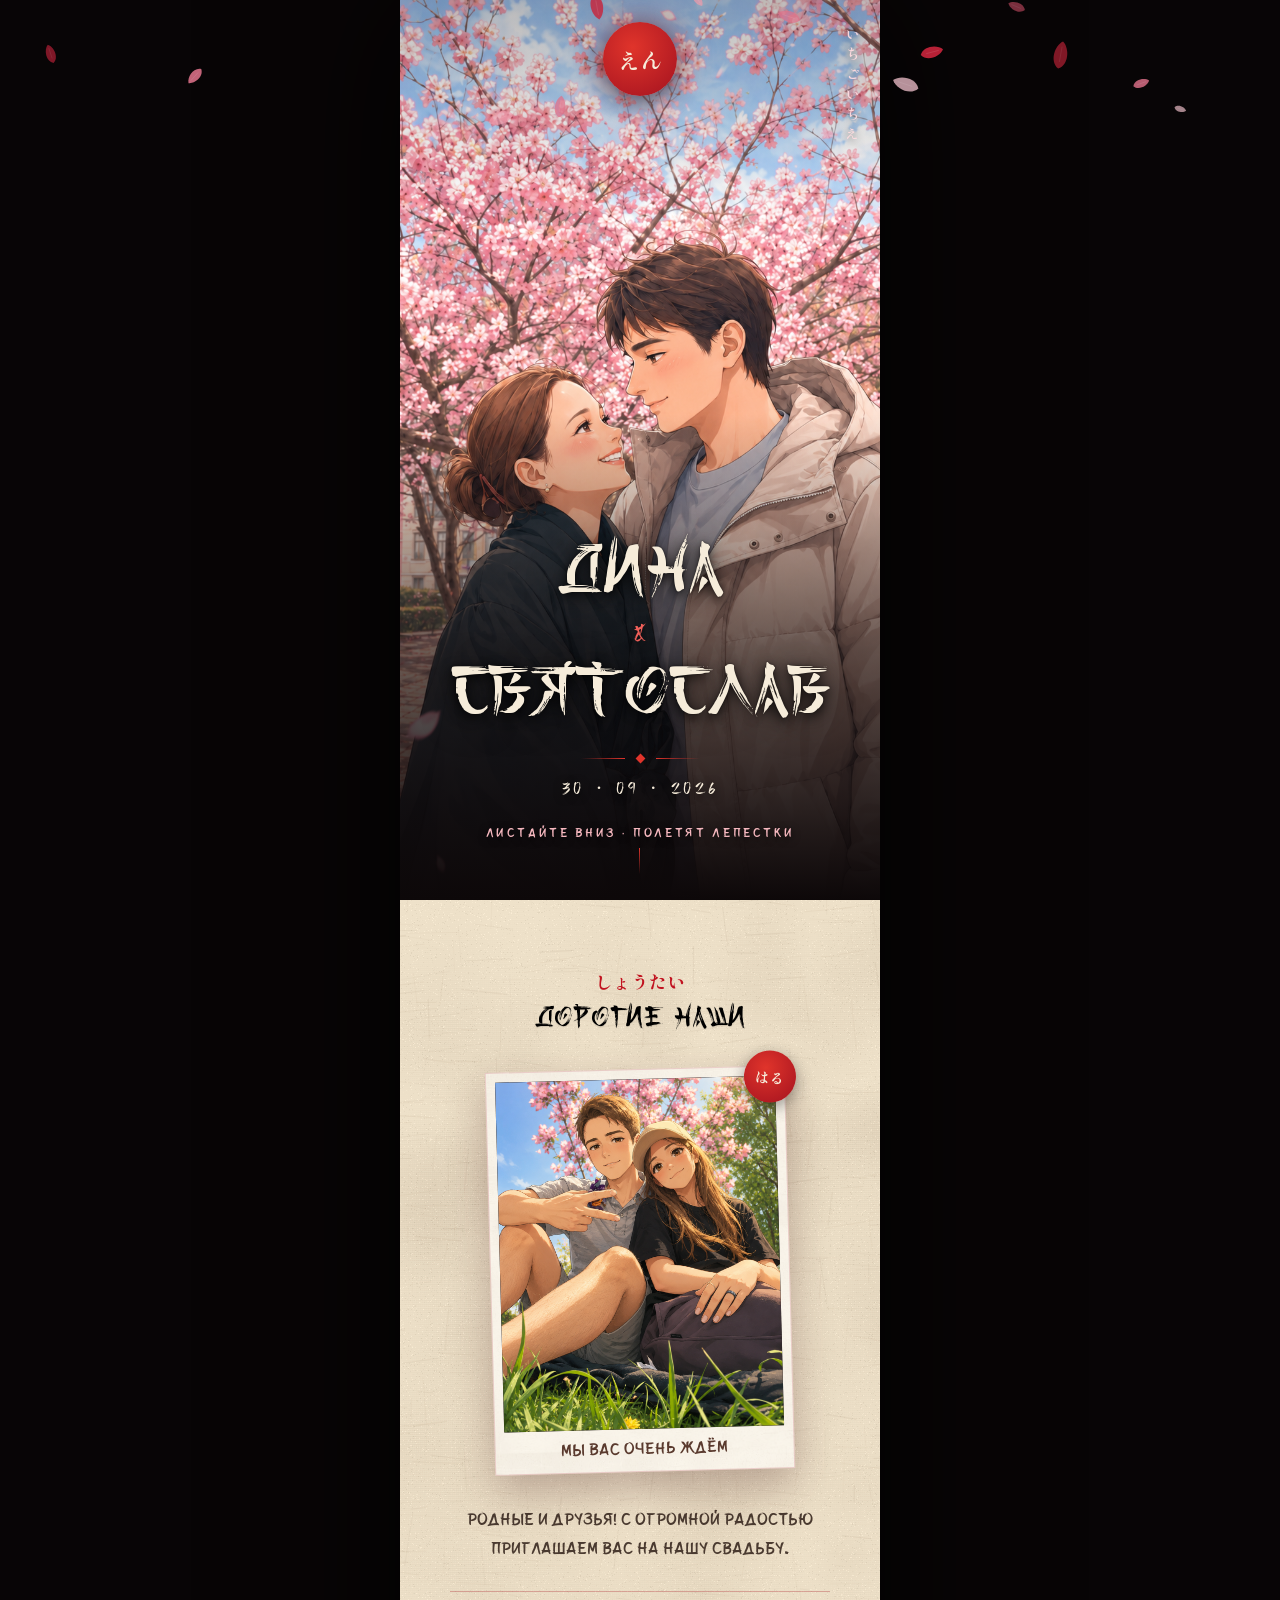
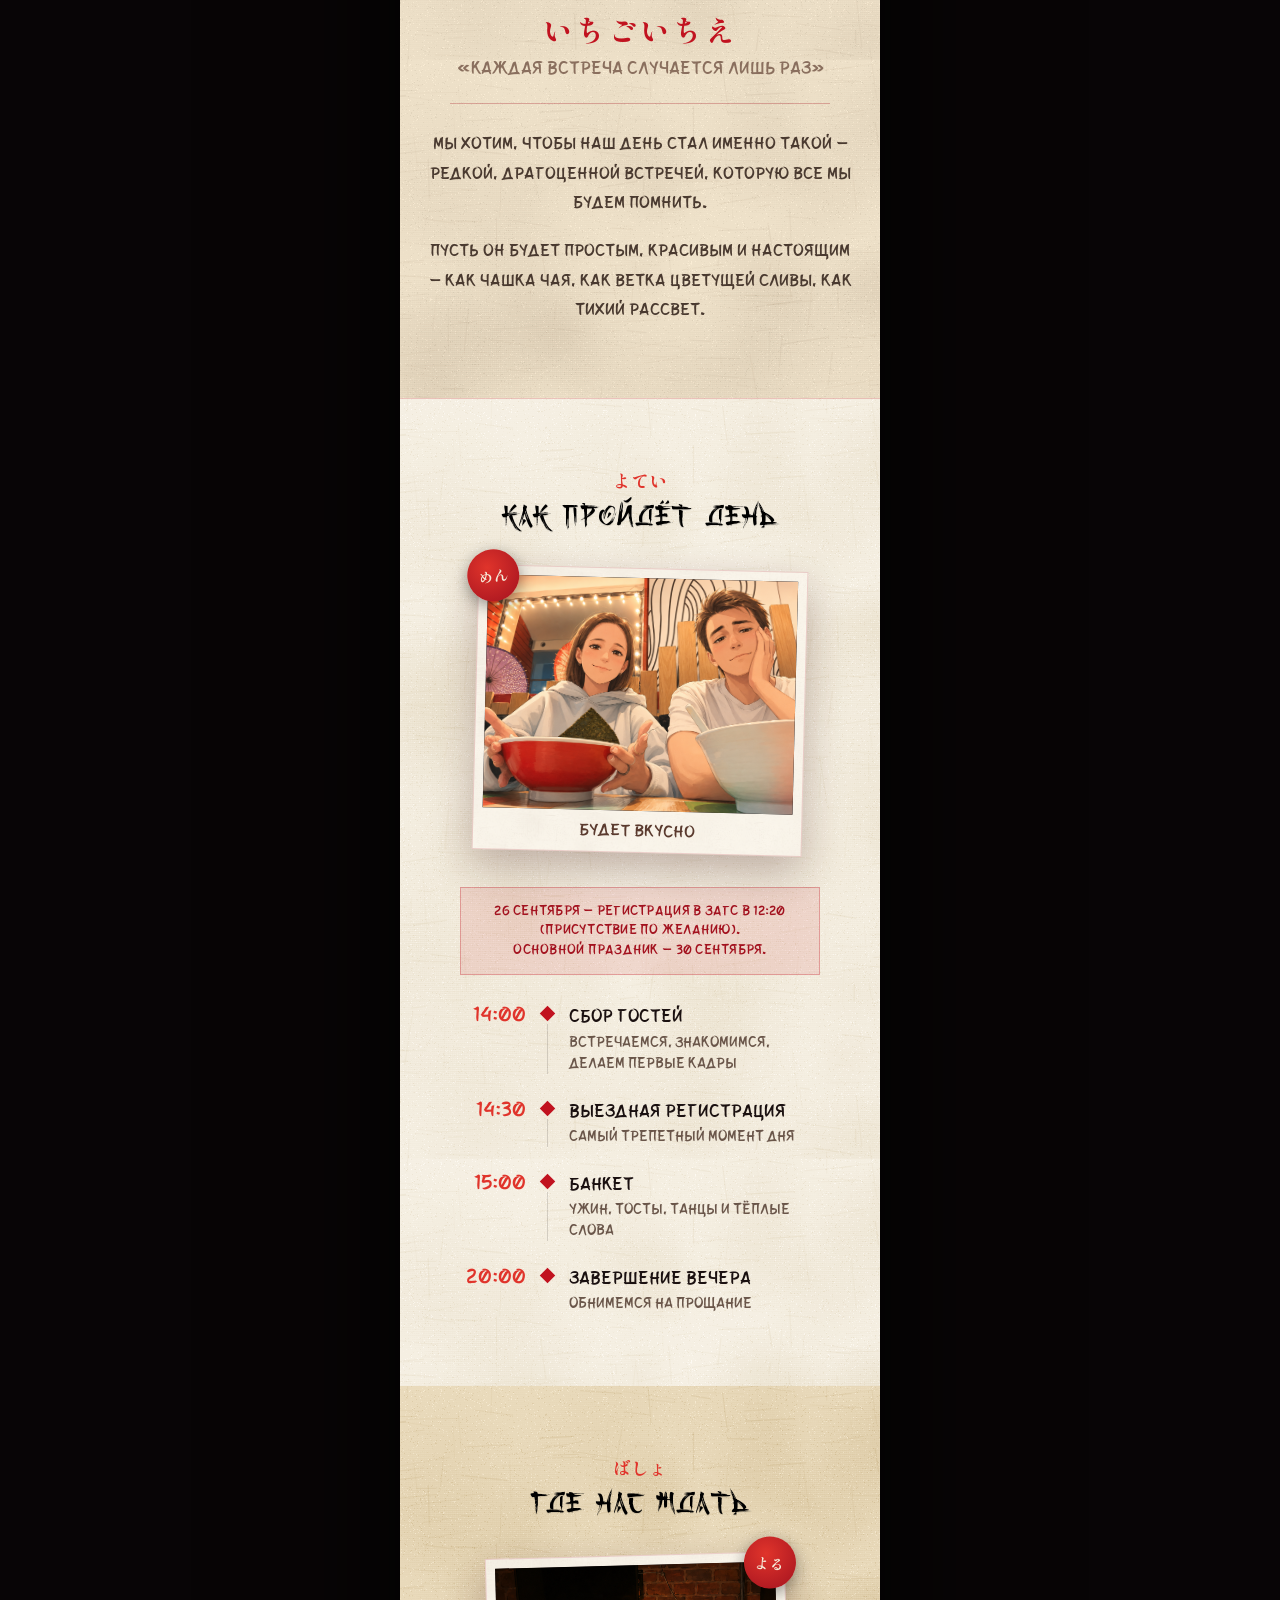
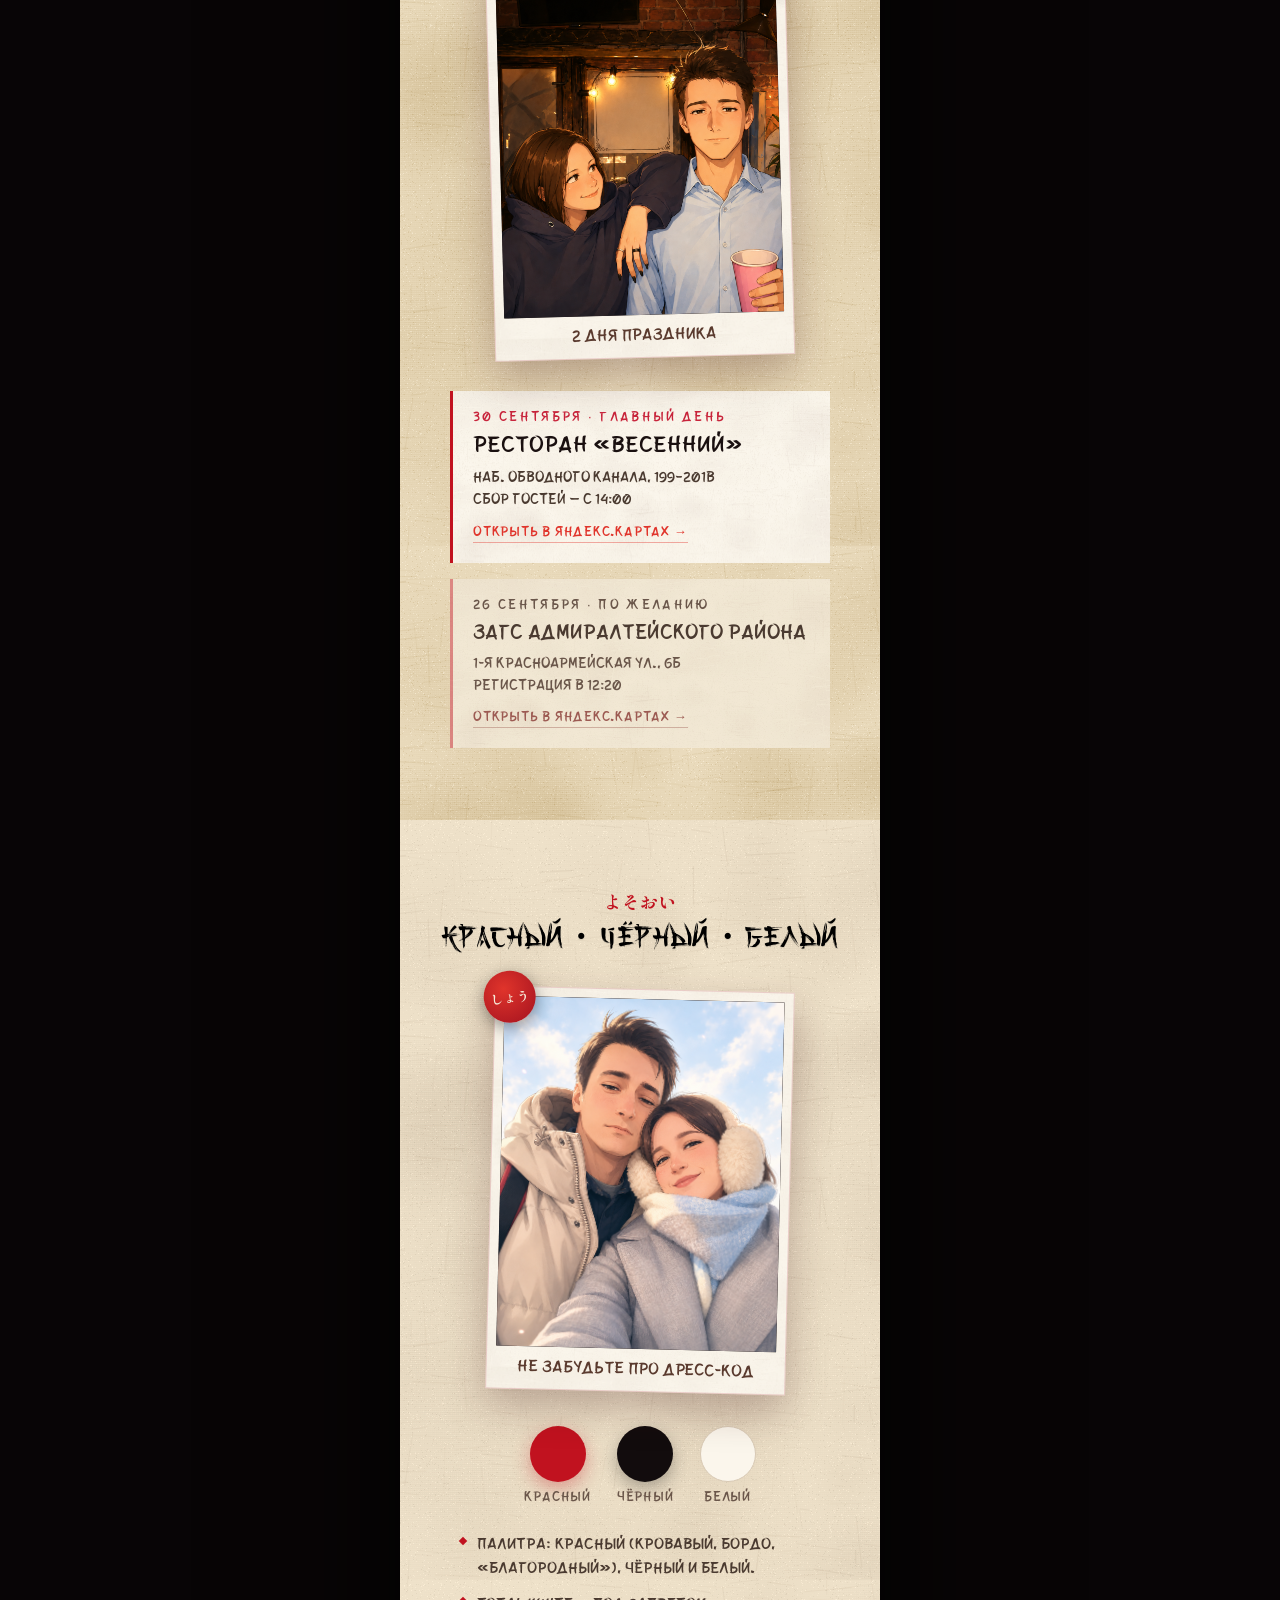
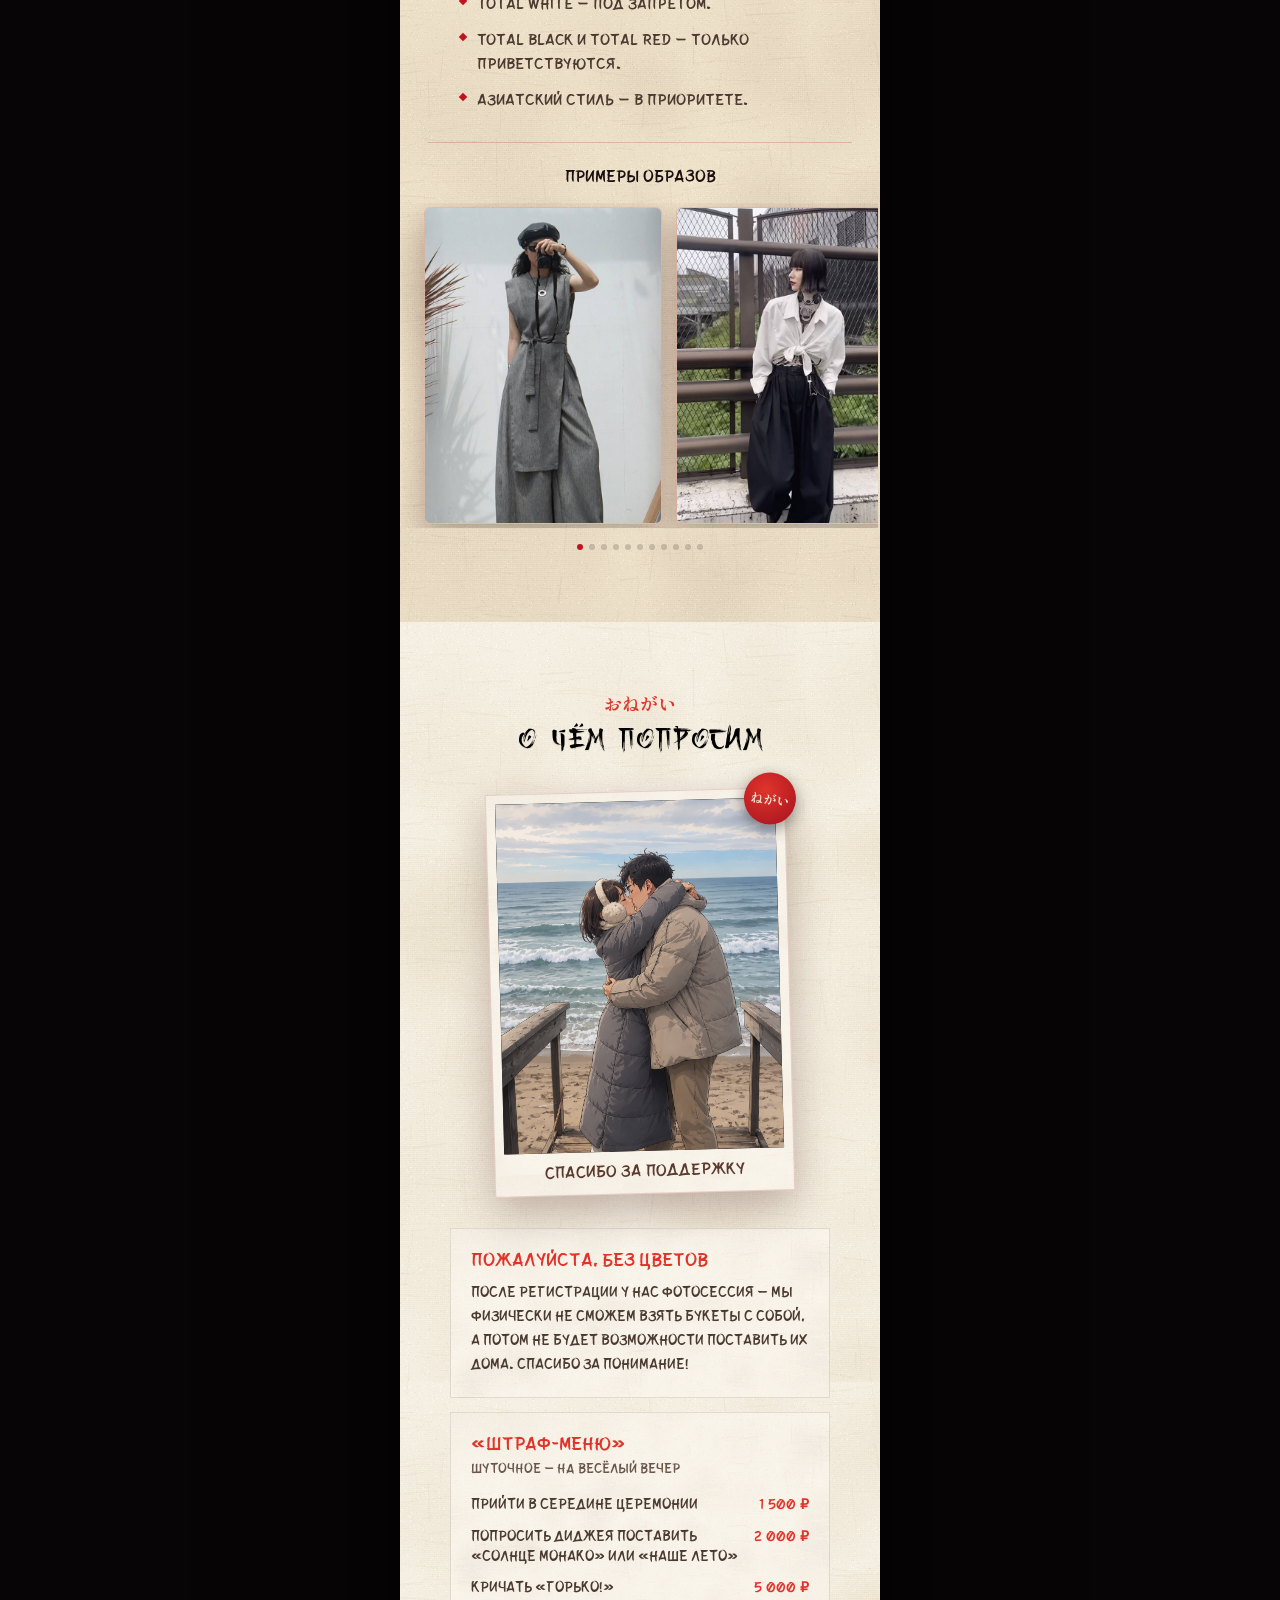
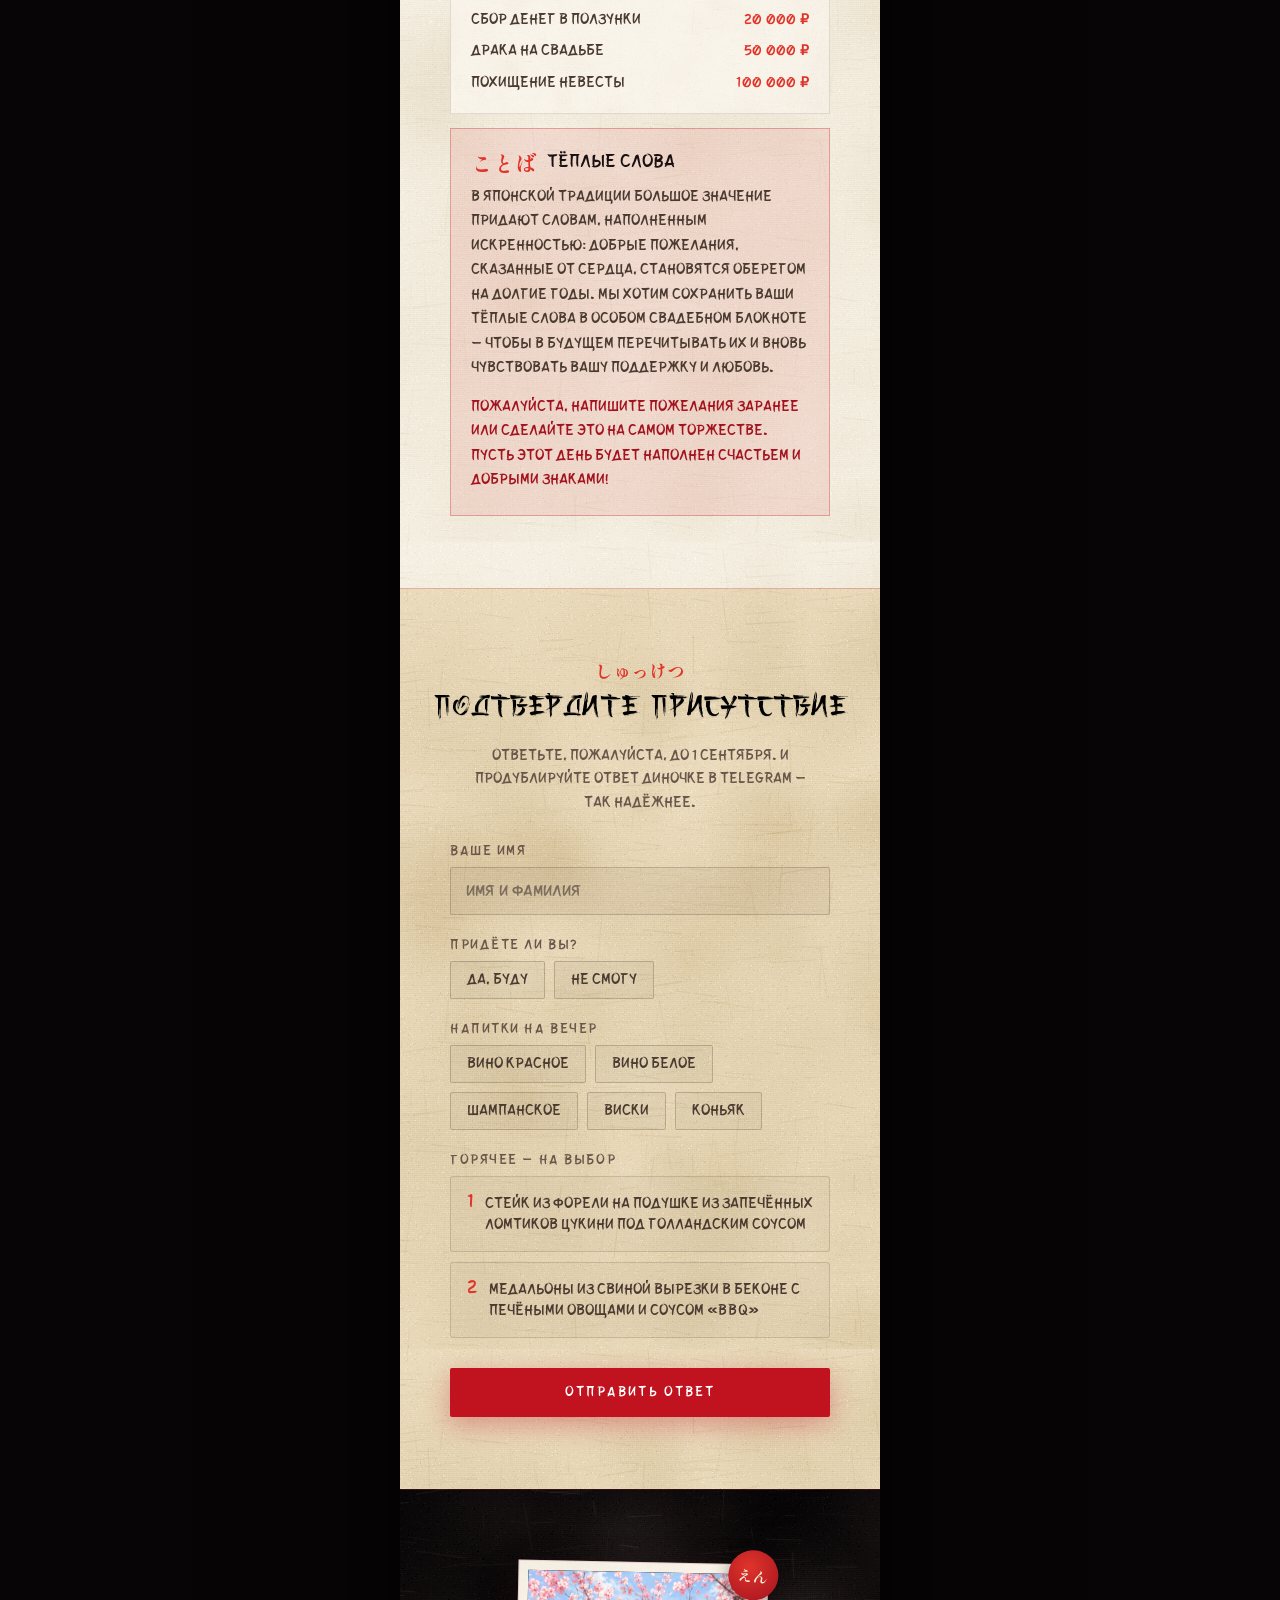
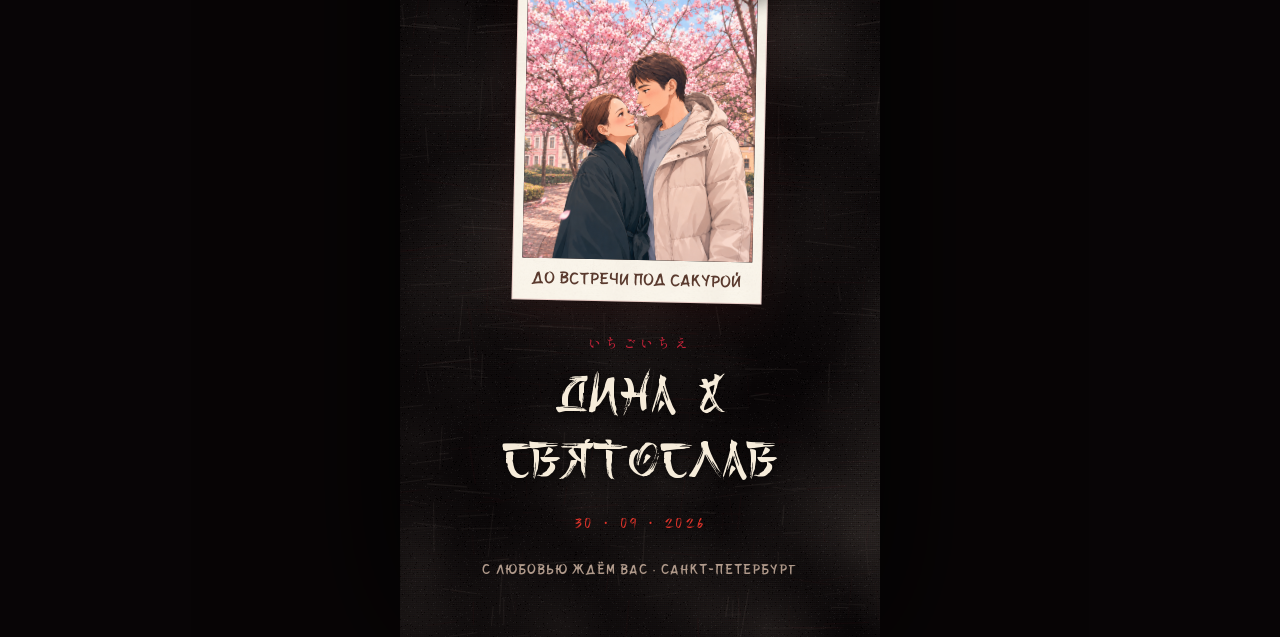
==== commit aaebad19: "Add files via upload" ====
--- a/site/index.html
+++ b/site/index.html
@@ -328,7 +328,7 @@
 
 <script src="js/petals.js"></script>
 <script src="js/slider.js"></script>
-<script src="js/config.js?v=4"></script>
-<script src="js/rsvp.js?v=5"></script>
+<script src="js/config.js?v=7"></script>
+<script src="js/rsvp.js?v=7"></script>
 </body>
 </html>
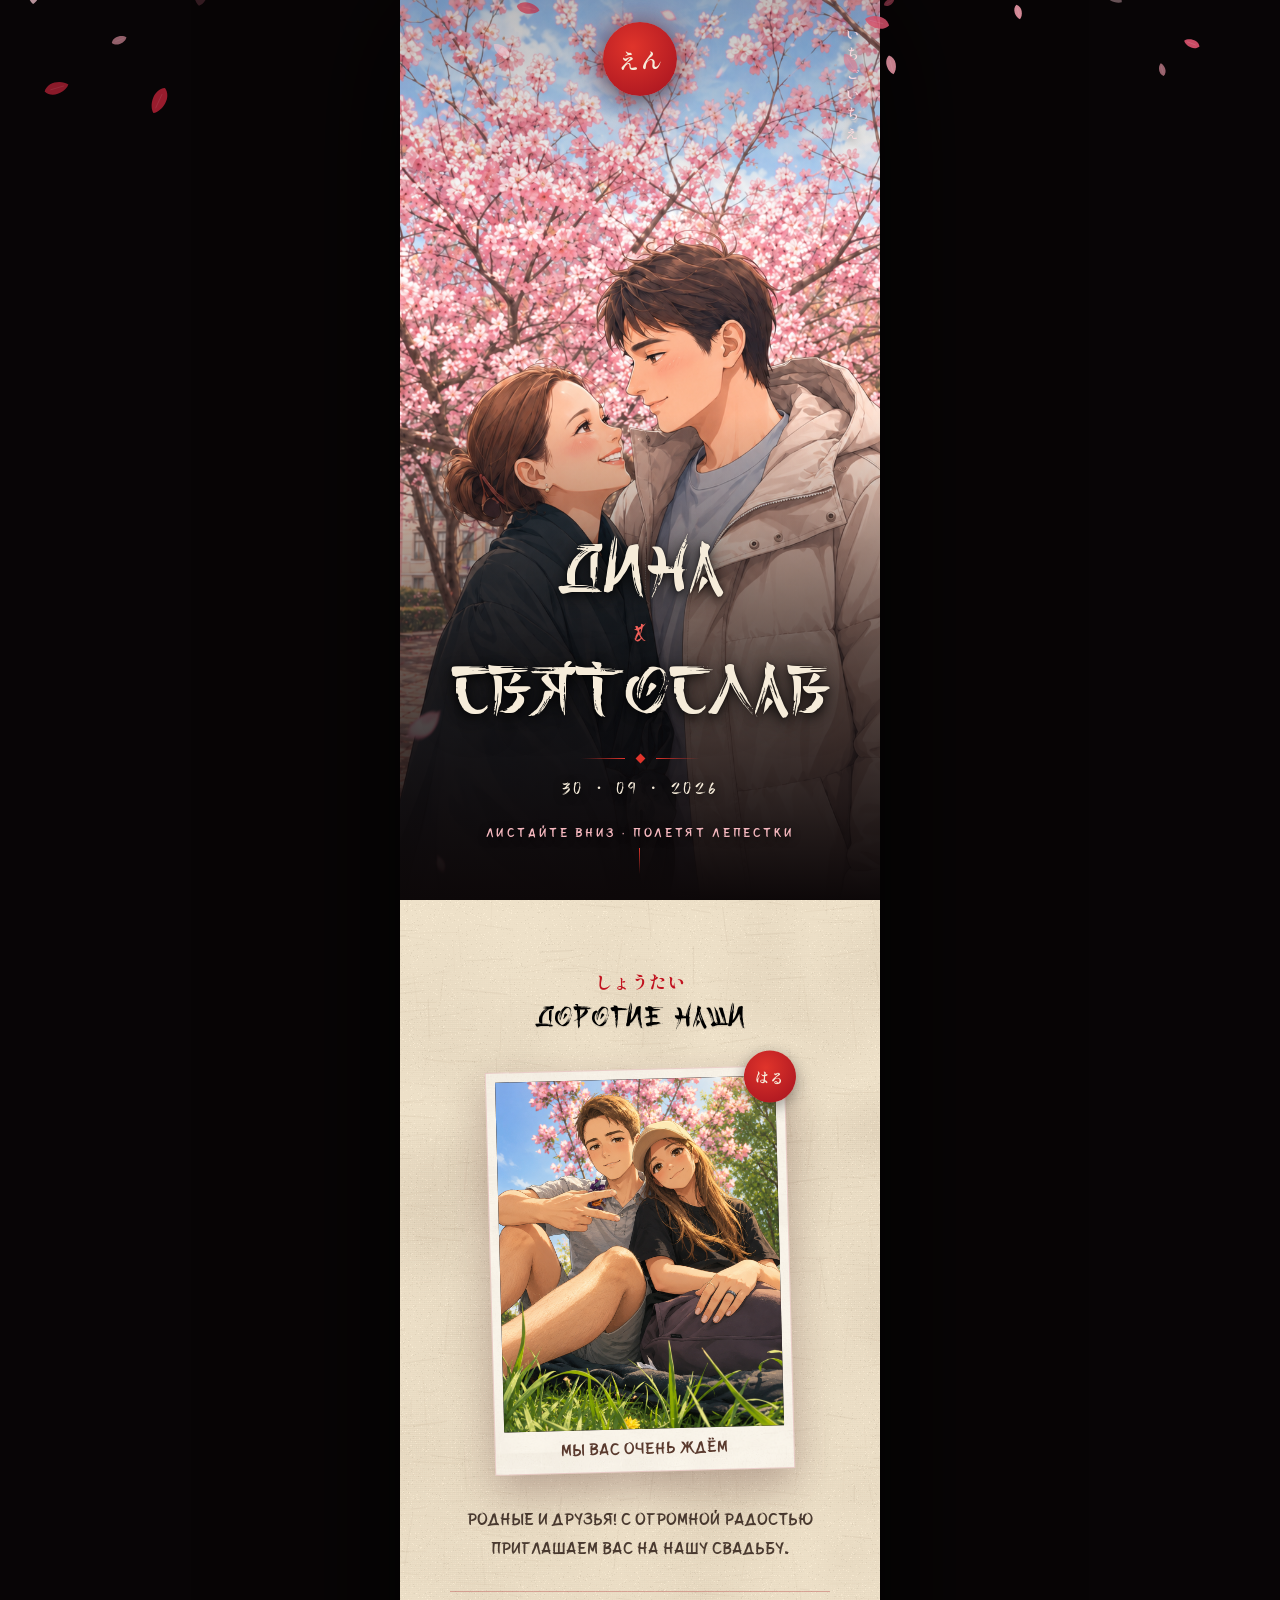
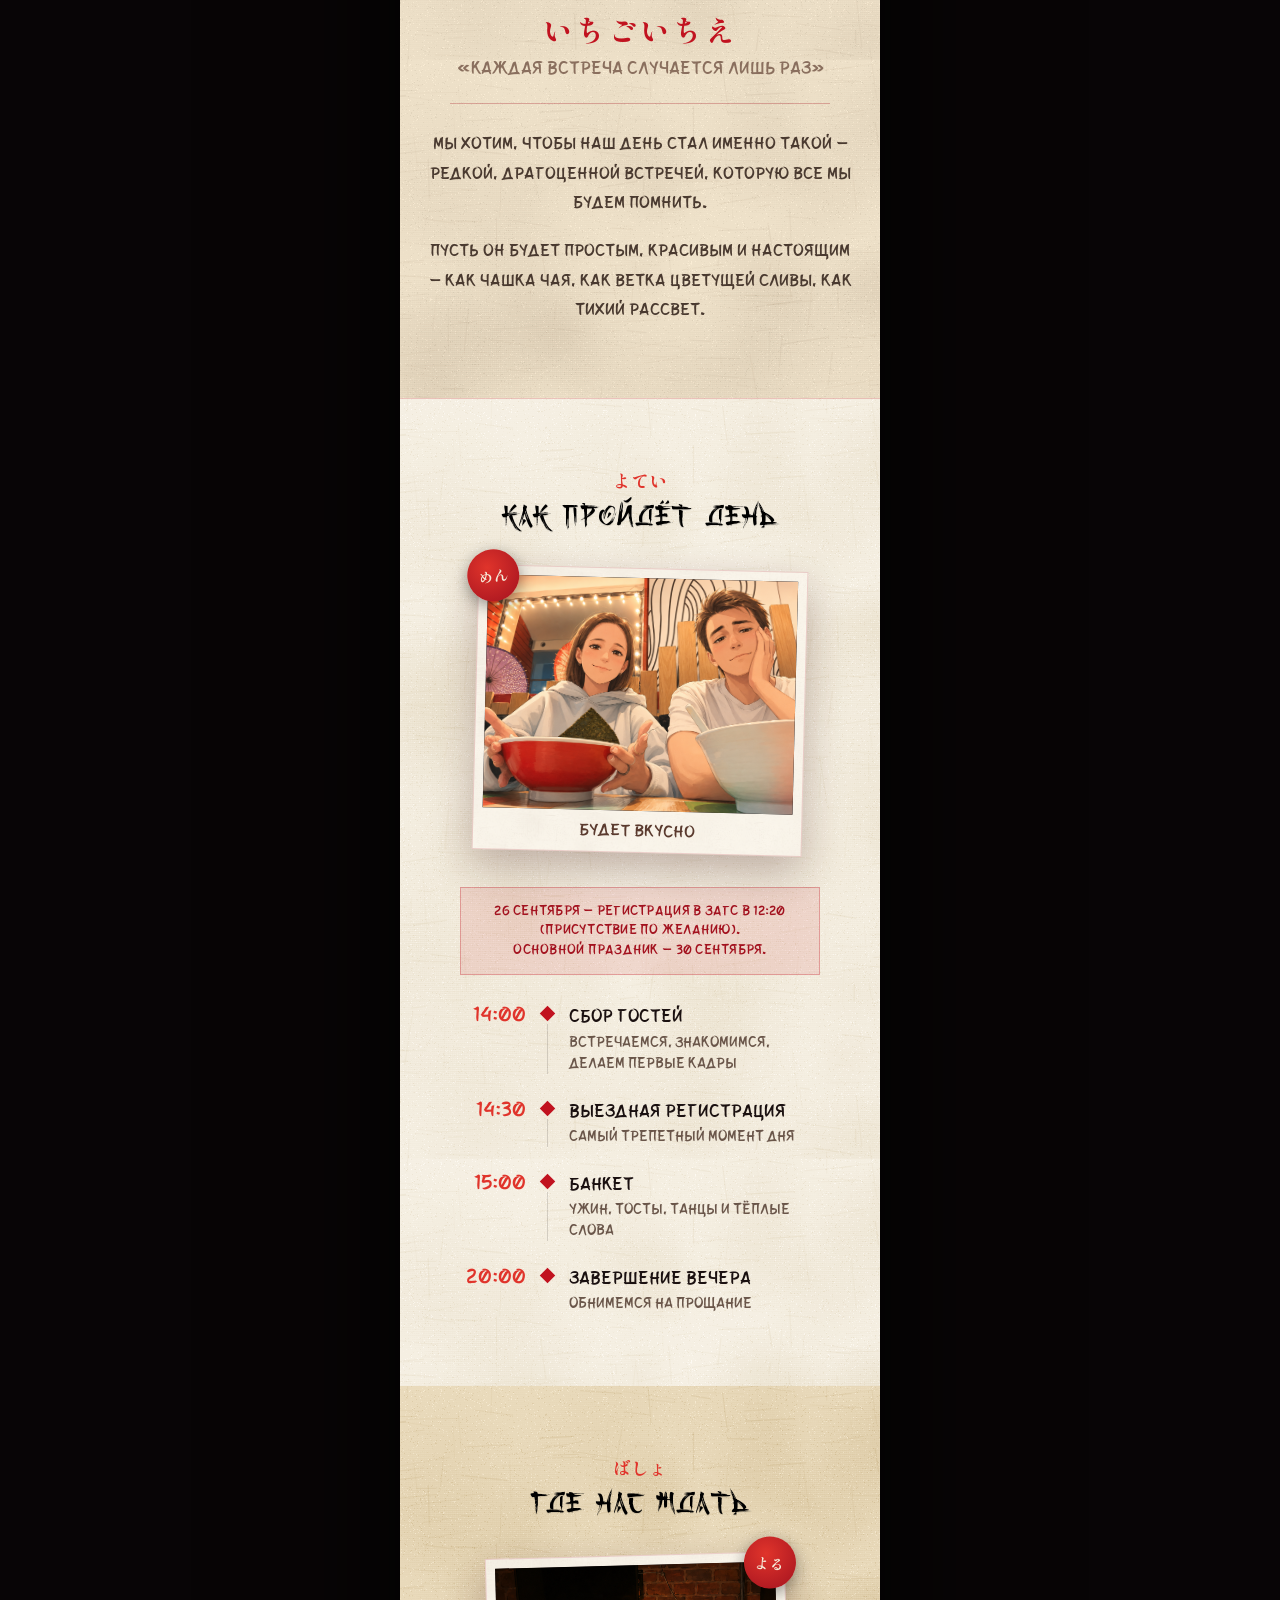
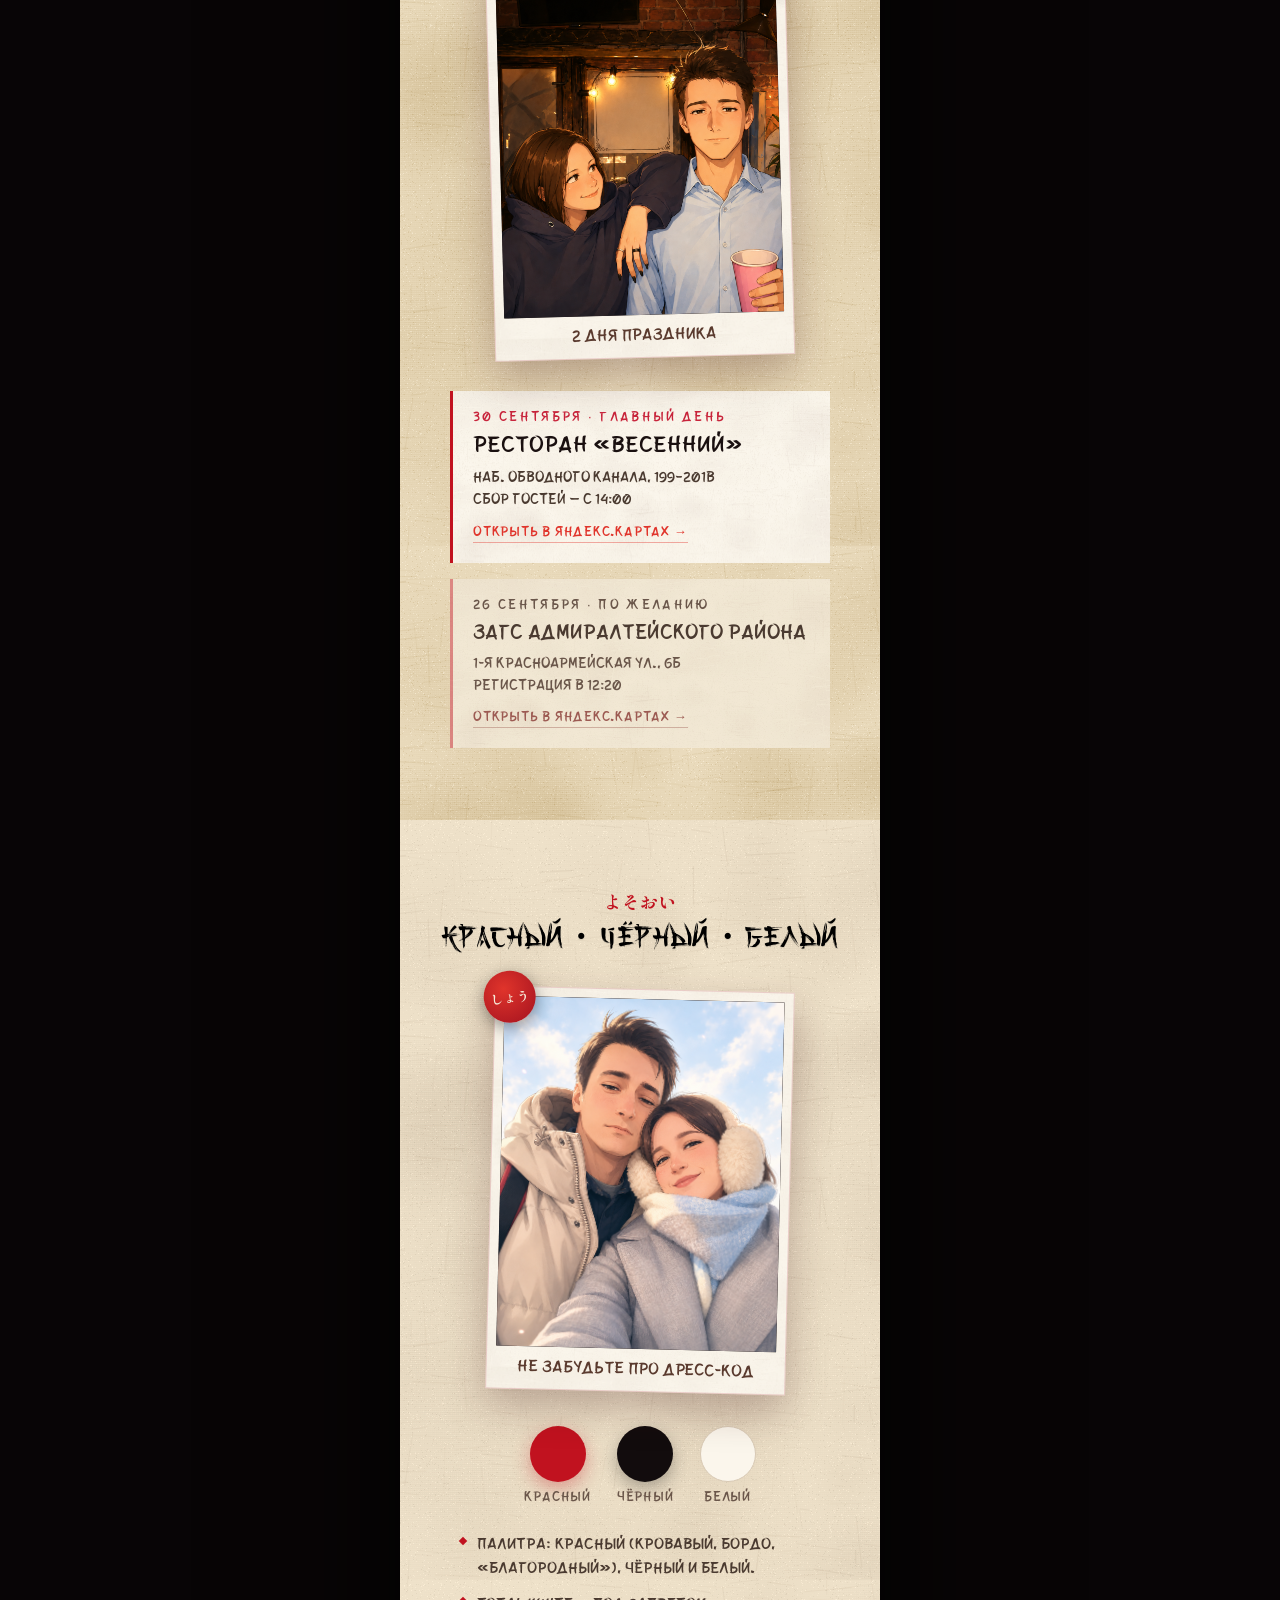
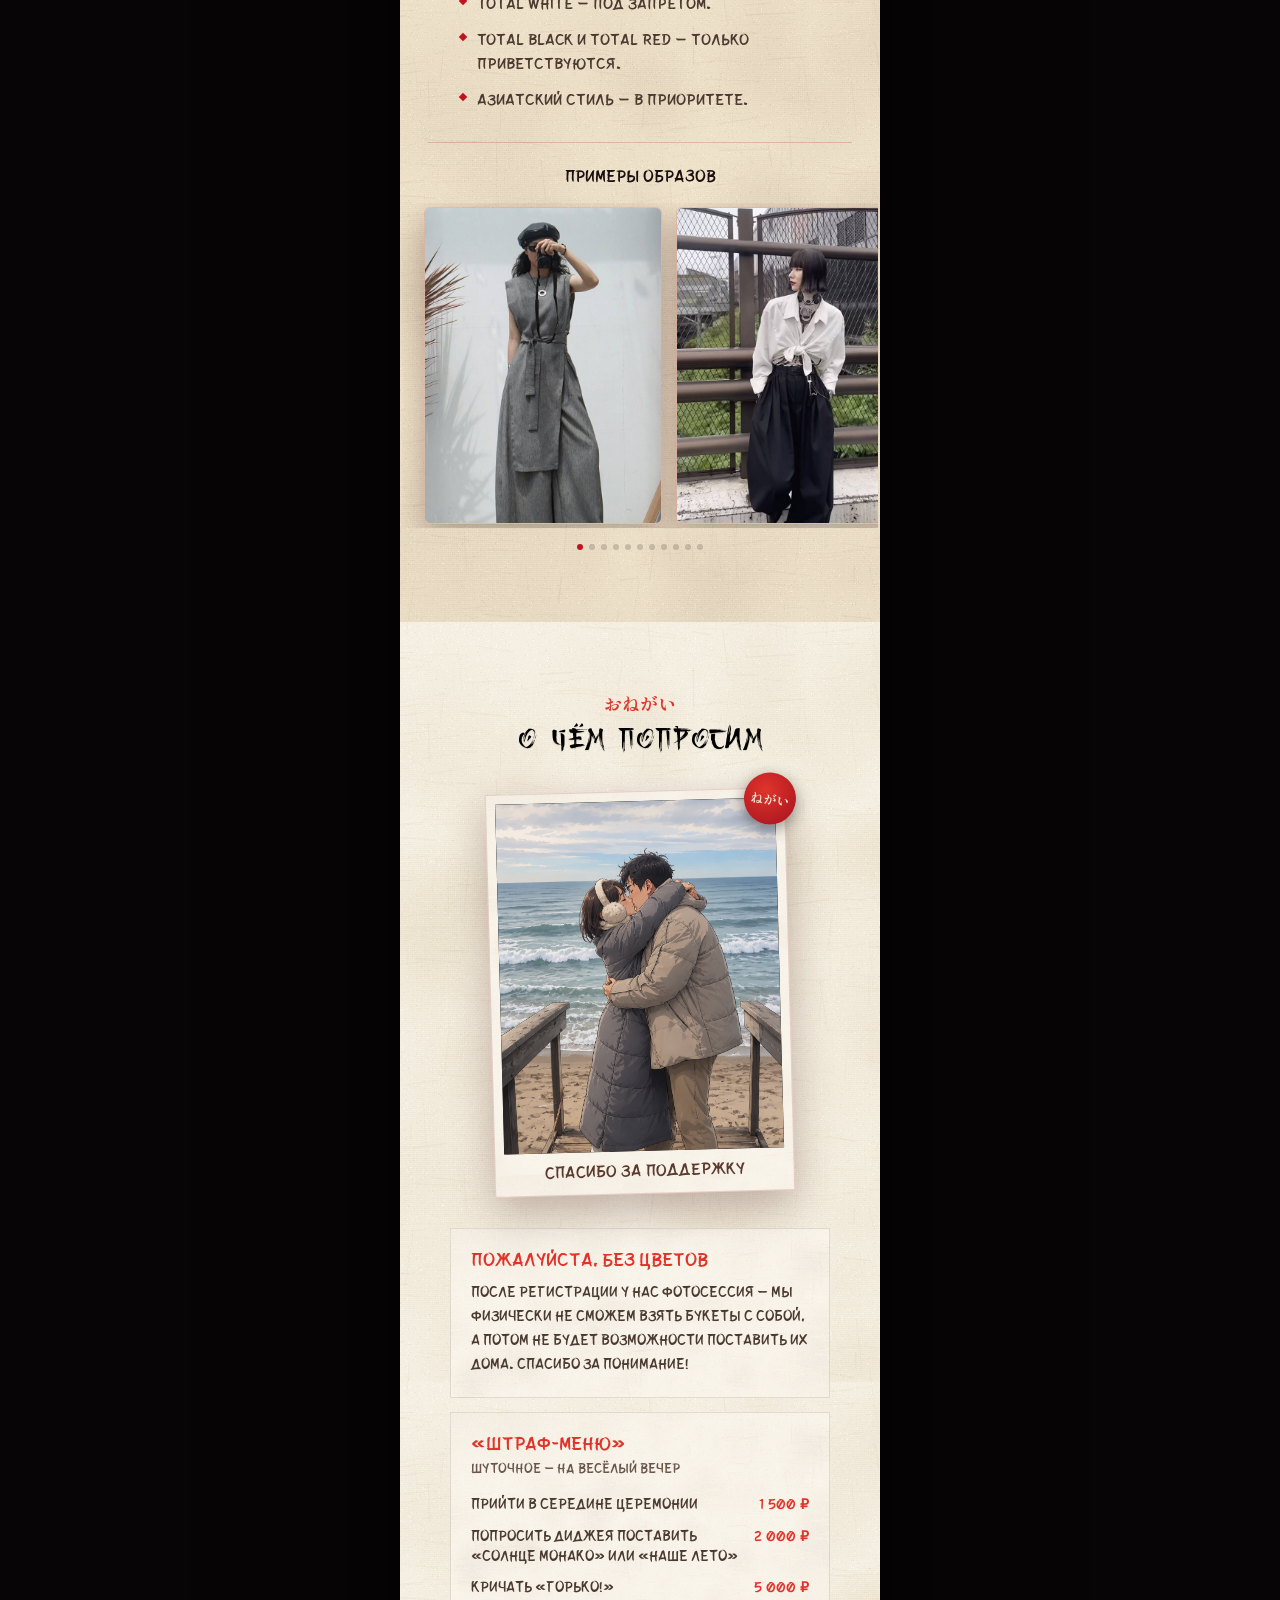
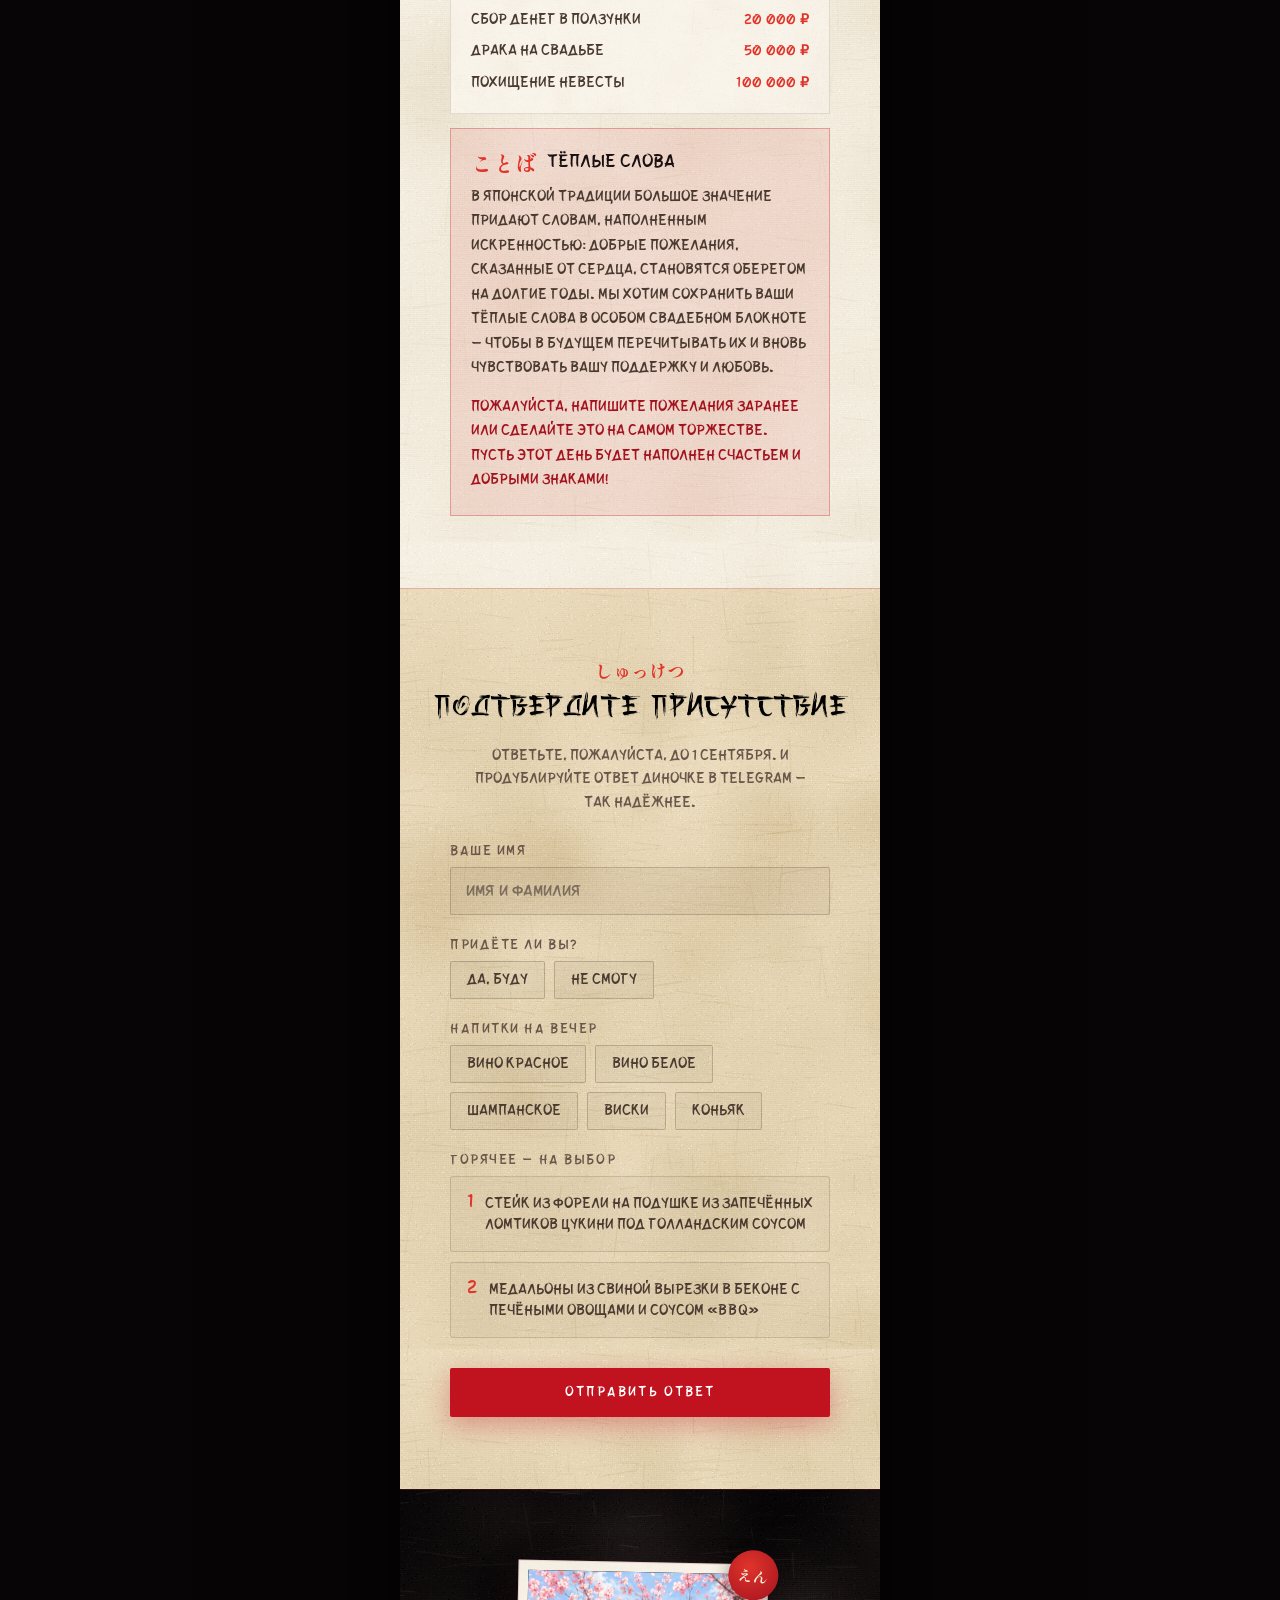
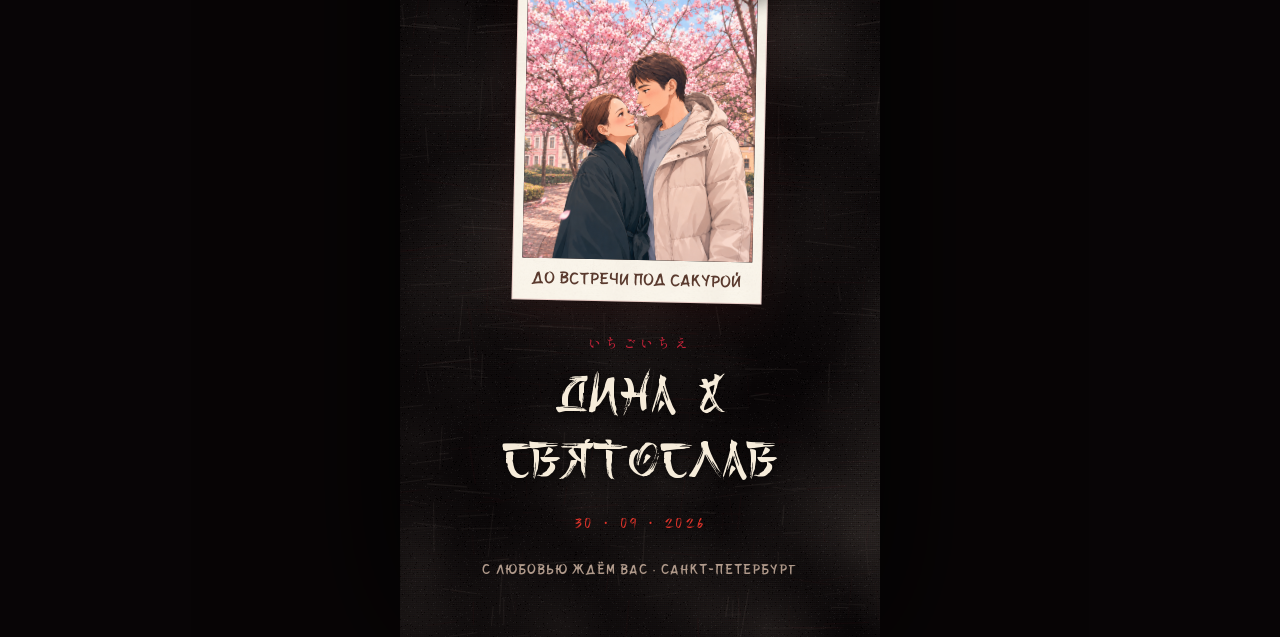
==== commit a94d1d82: "Update index.html" ====
--- a/site/index.html
+++ b/site/index.html
@@ -328,7 +328,7 @@
 
 <script src="js/petals.js"></script>
 <script src="js/slider.js"></script>
-<script src="js/config.js?v=7"></script>
-<script src="js/rsvp.js?v=7"></script>
+<script src="js/config.js?v=9"></script>
+<script src="js/rsvp.js?v=9"></script>
 </body>
 </html>
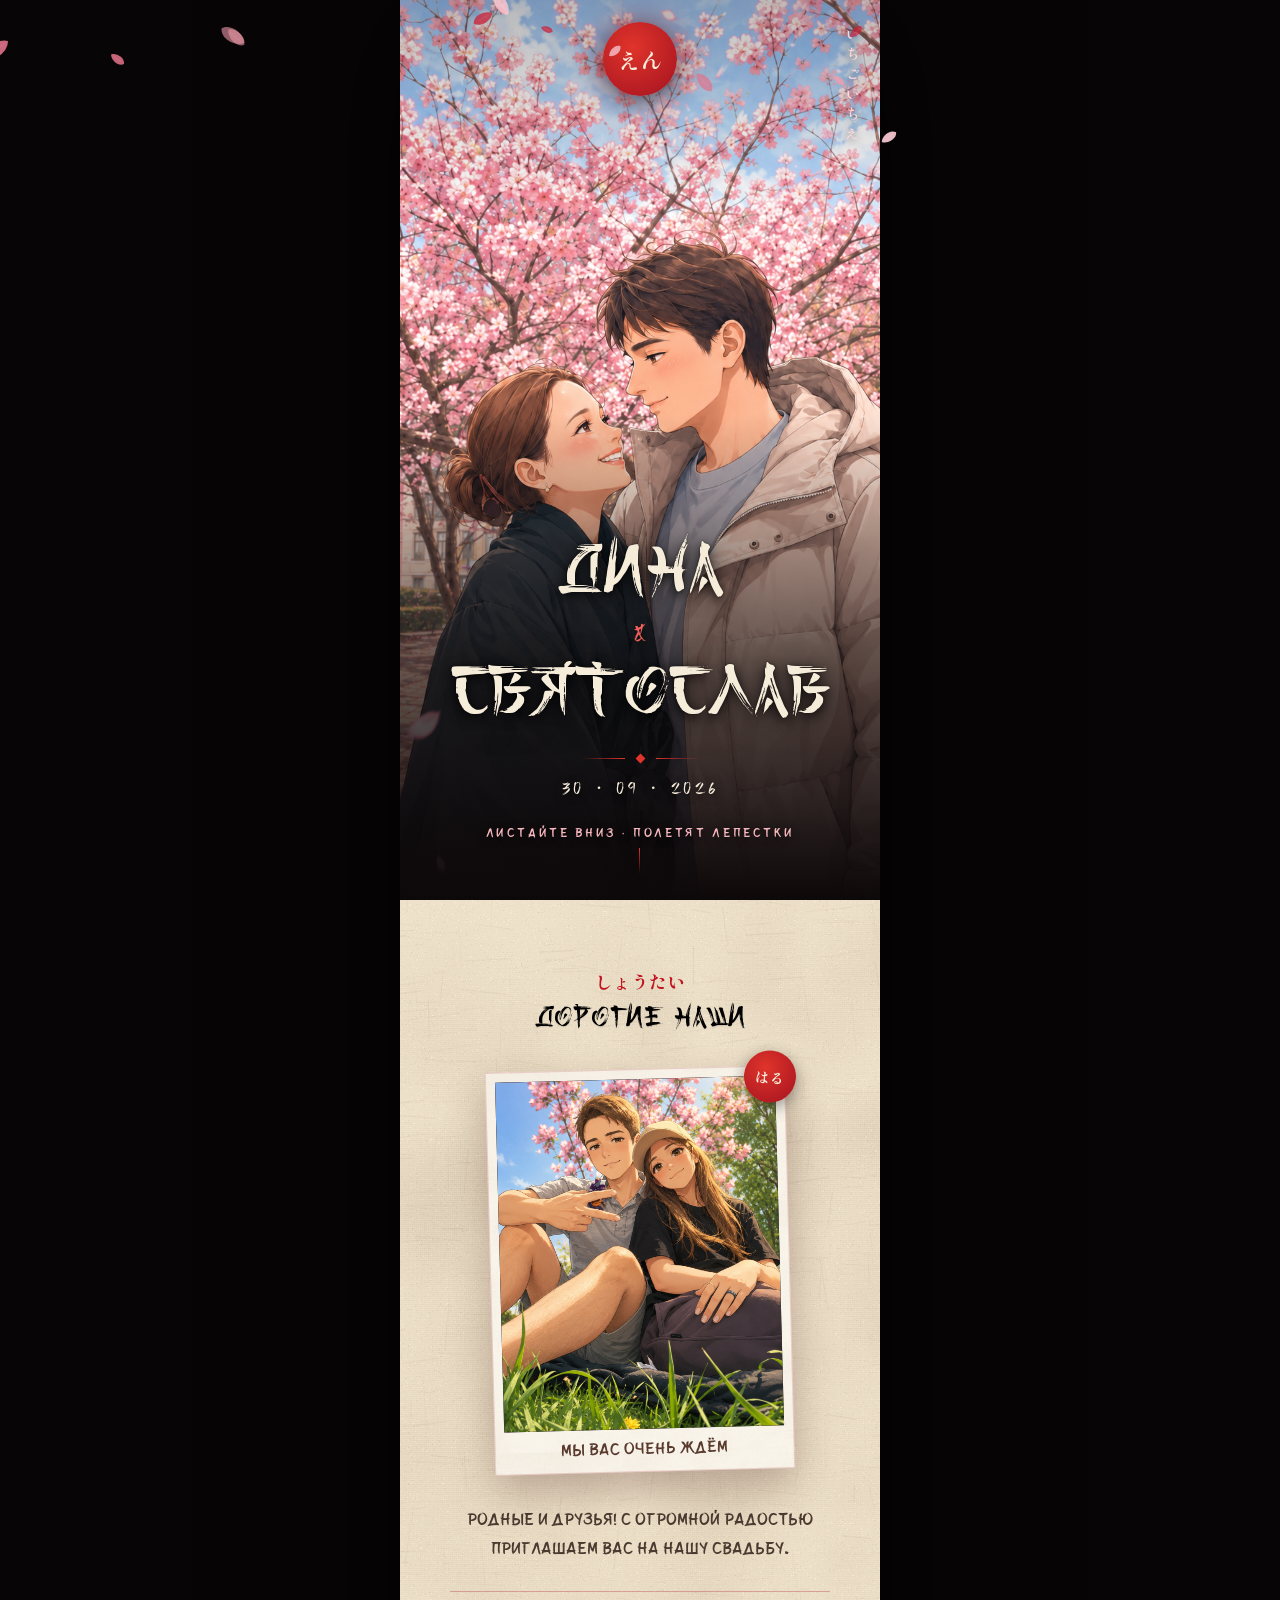
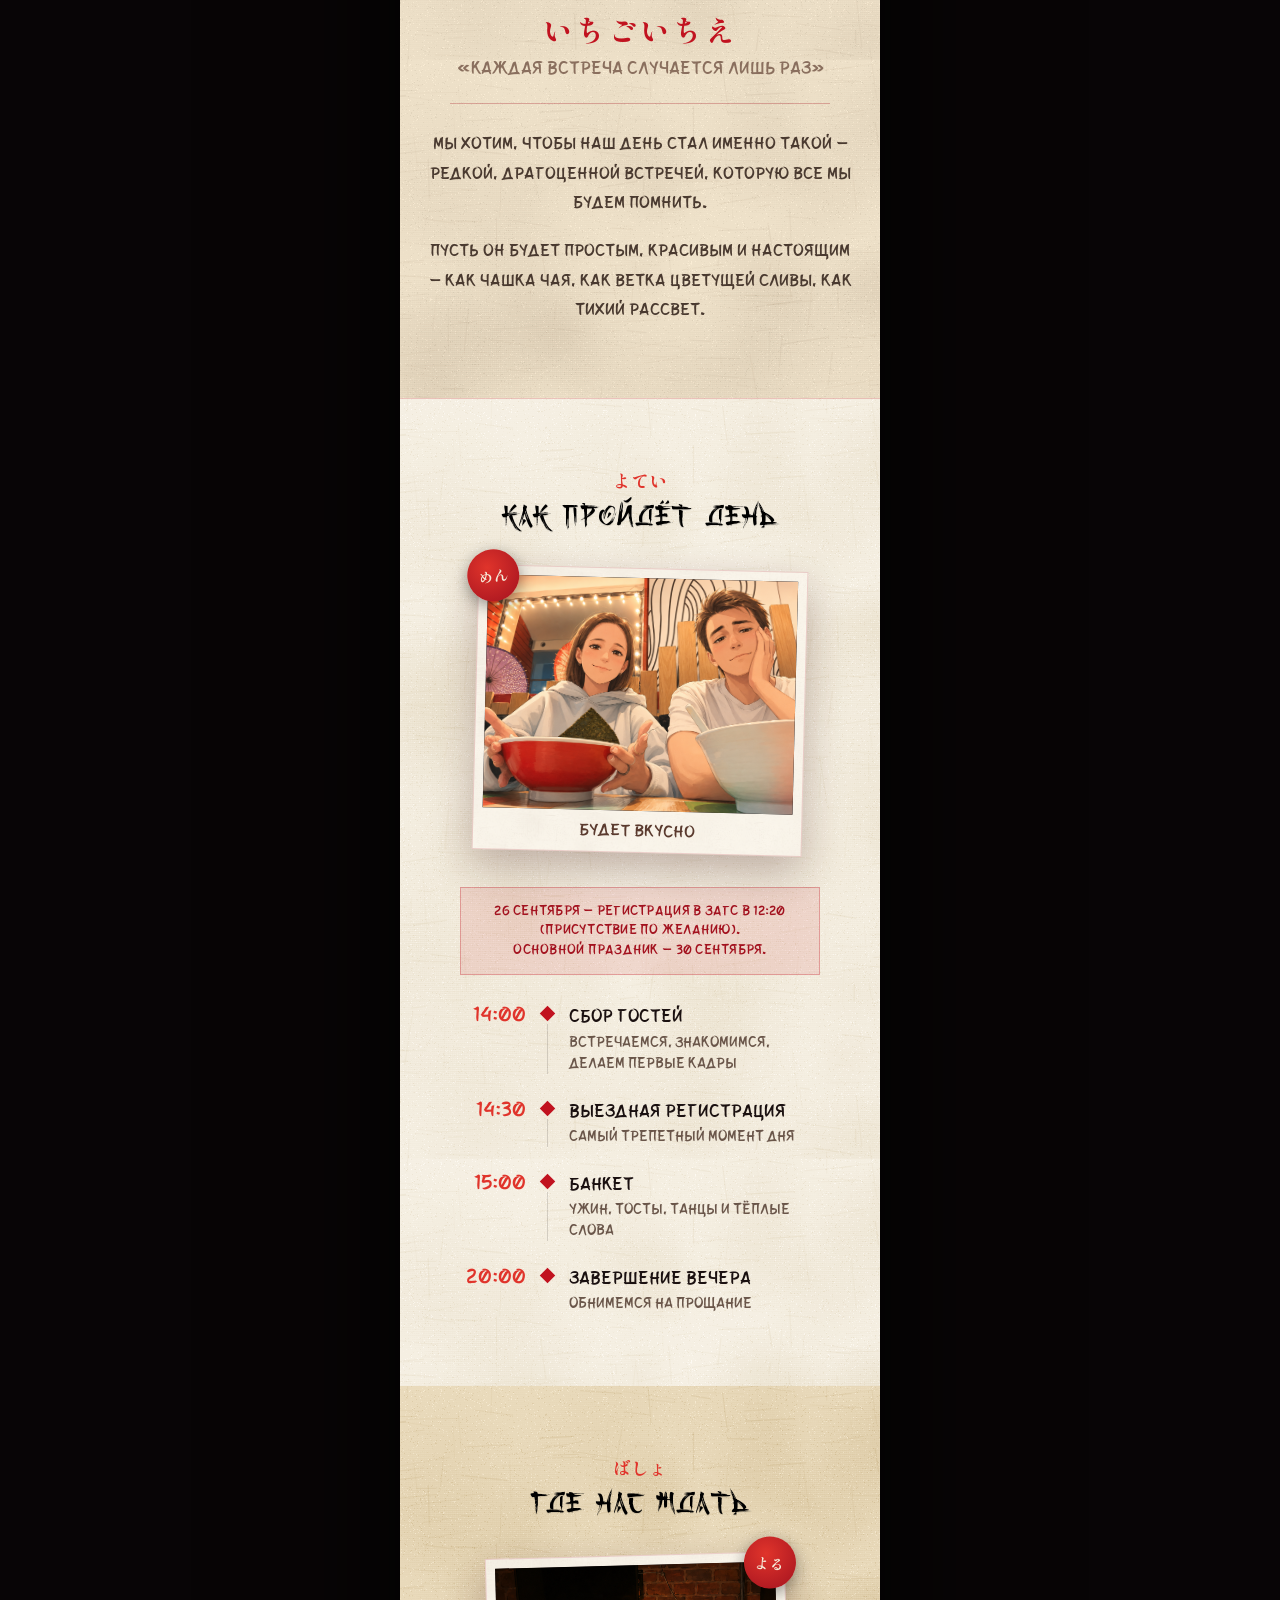
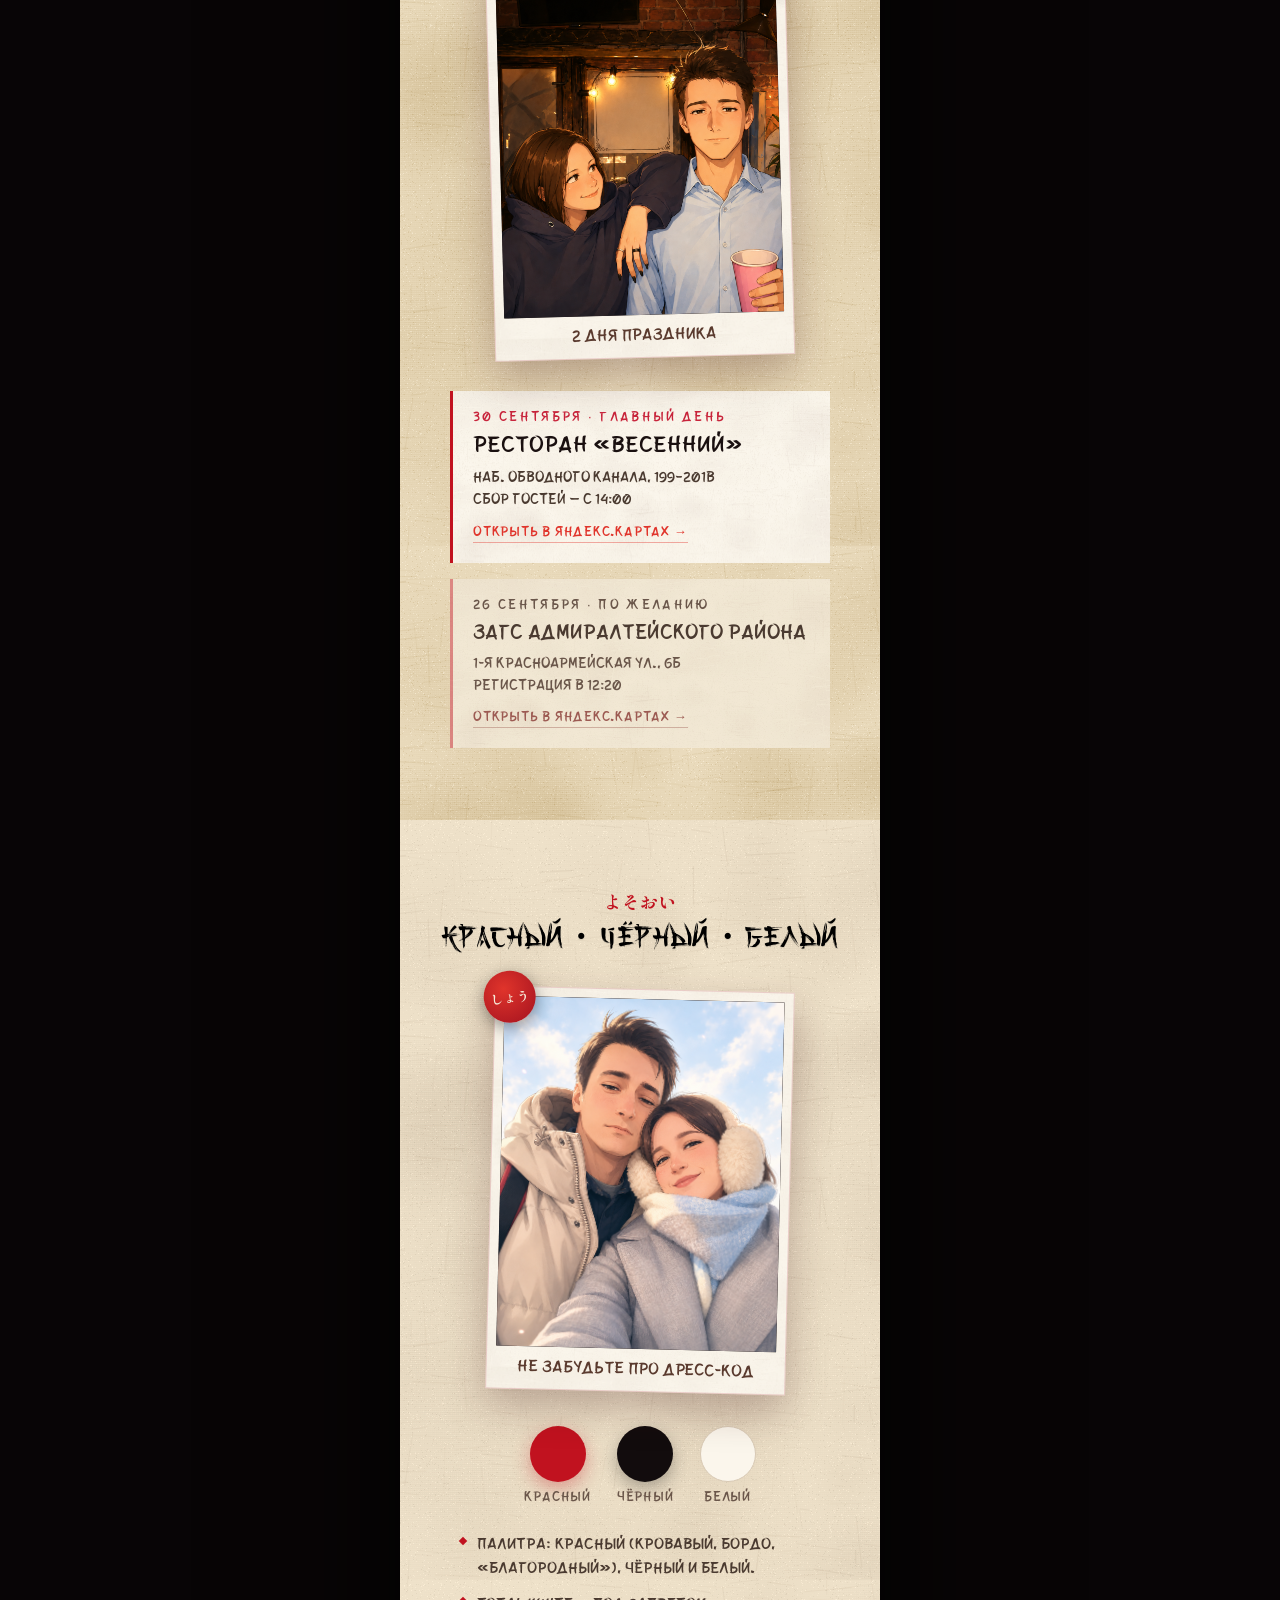
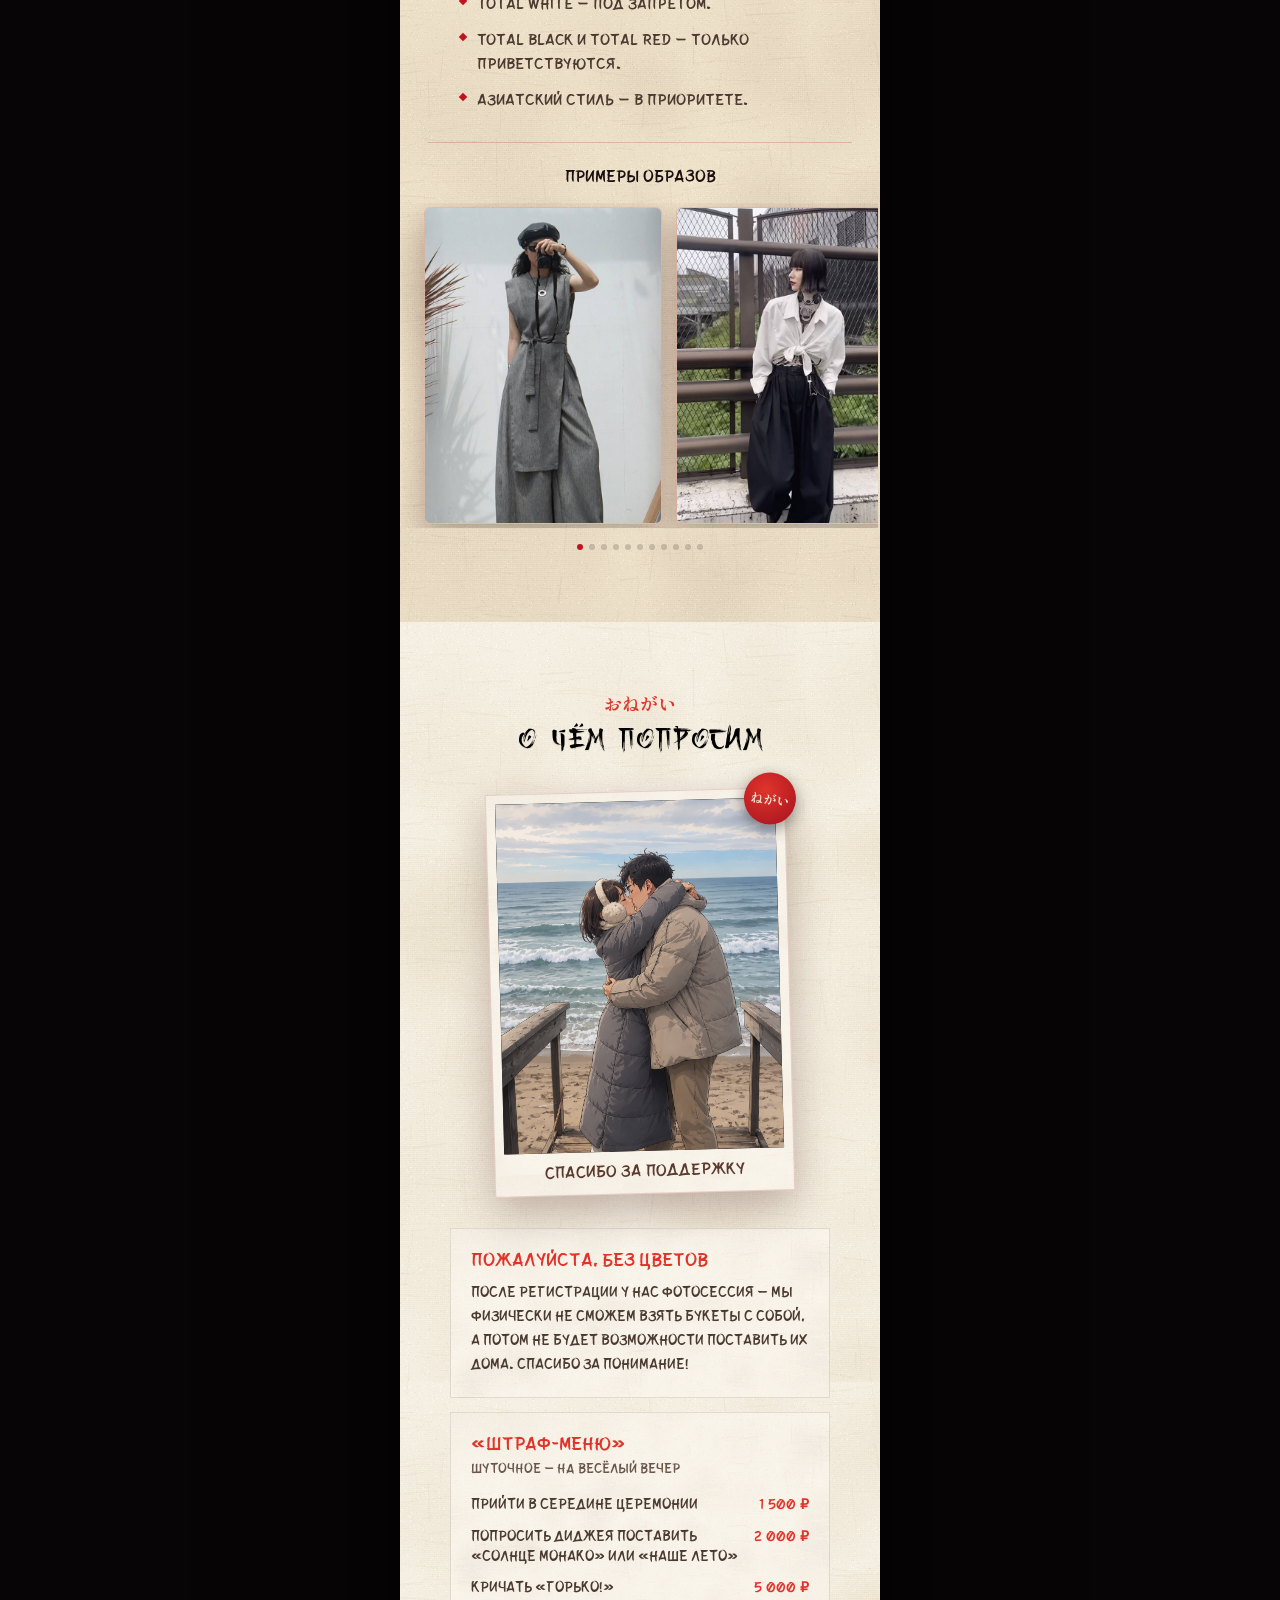
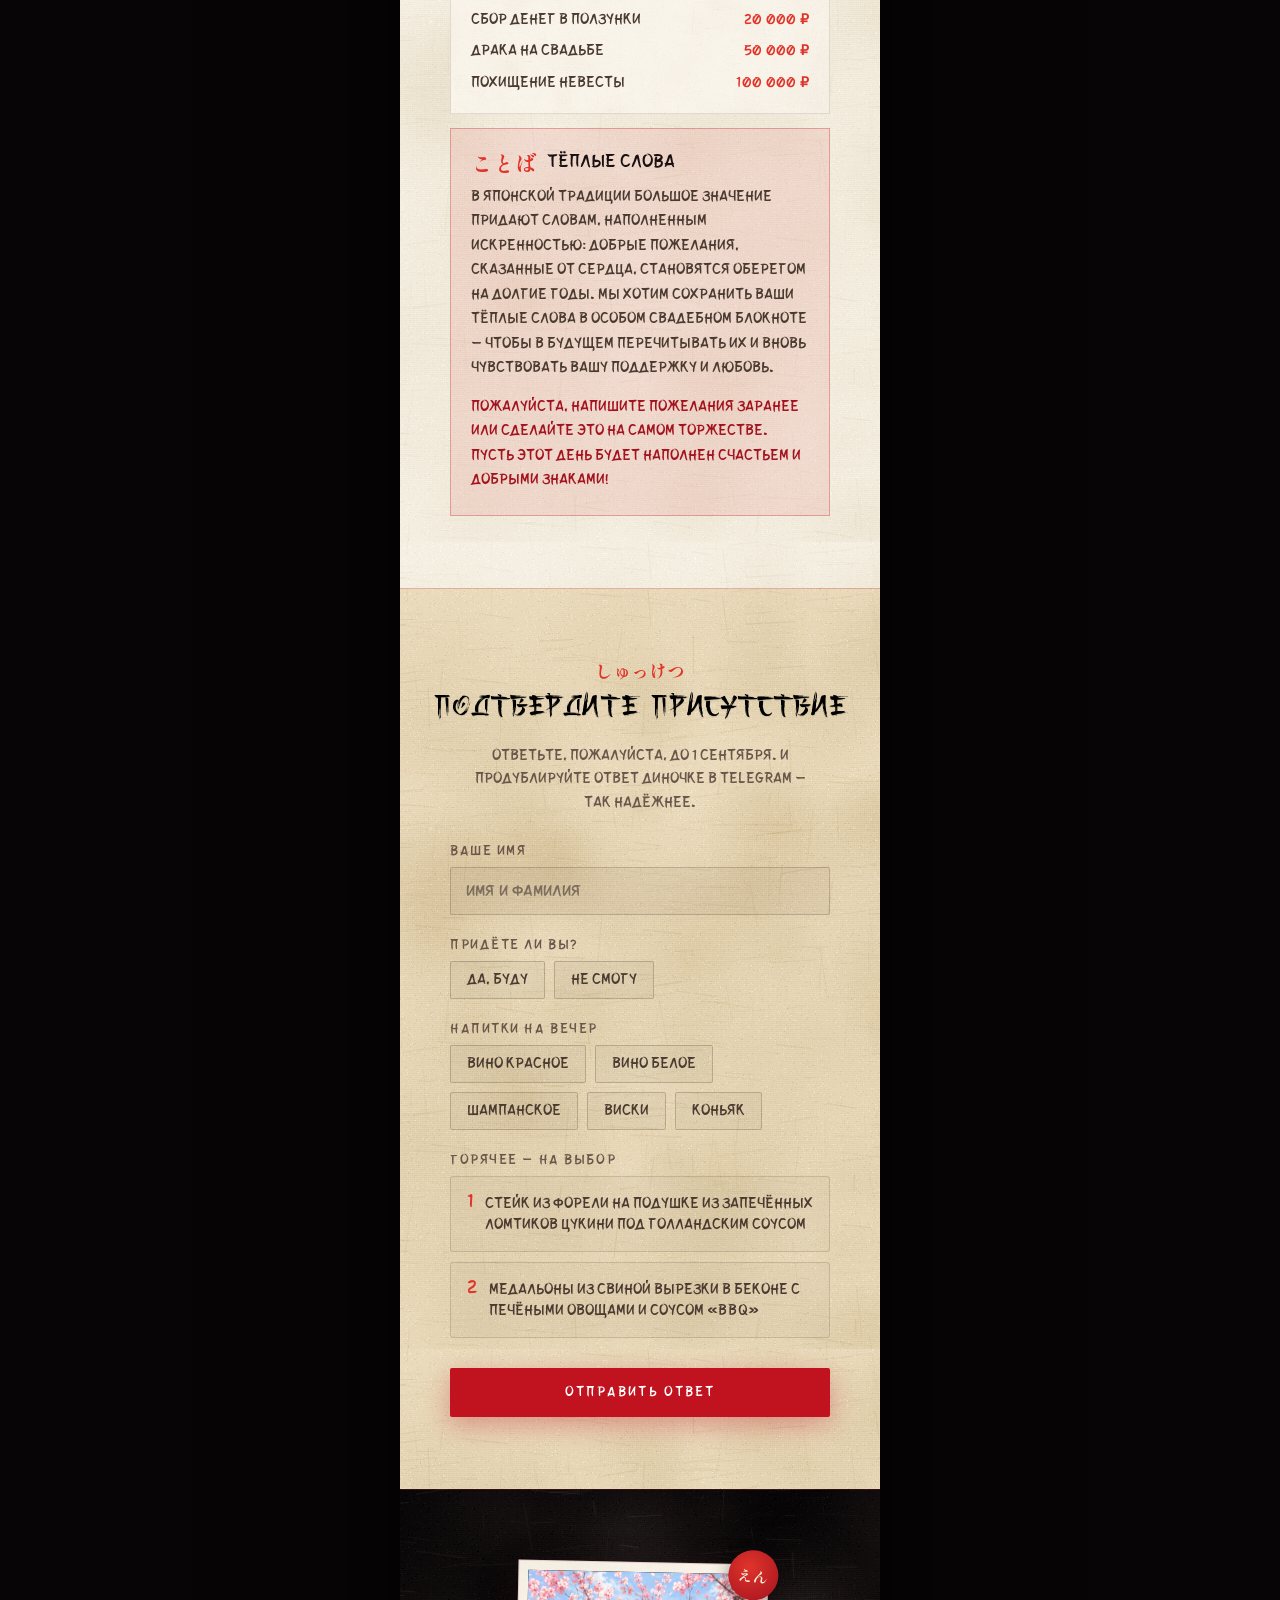
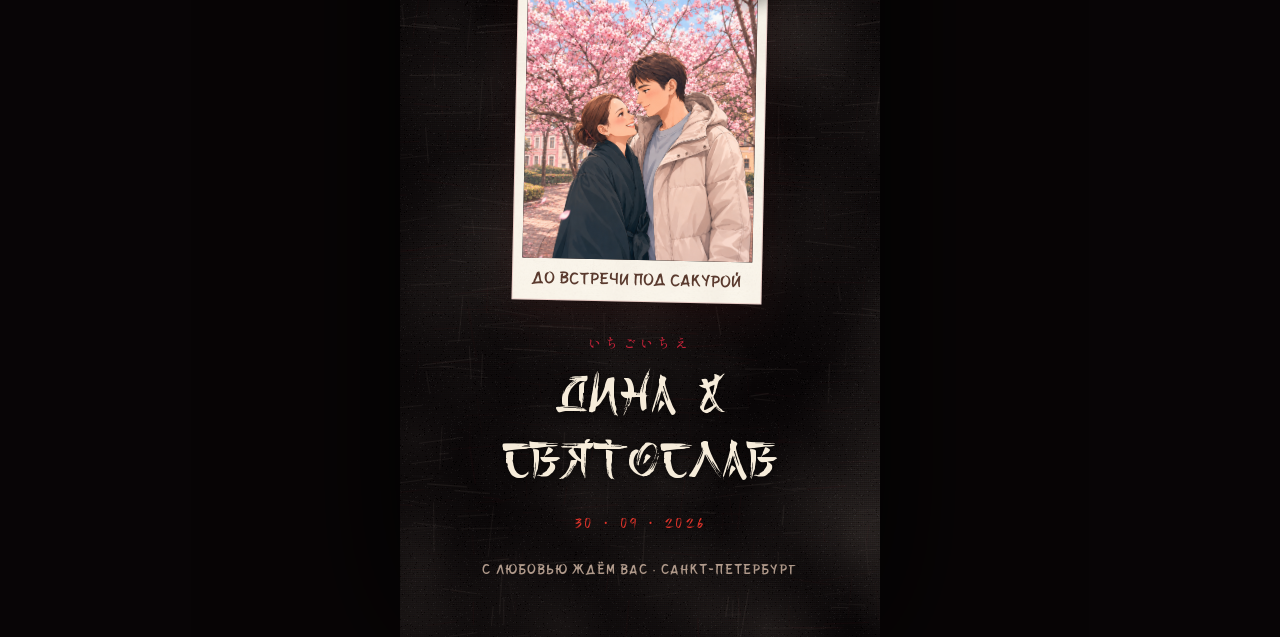
==== commit c72643f5: "Update index.html" ====
--- a/site/index.html
+++ b/site/index.html
@@ -329,6 +329,6 @@
 <script src="js/petals.js"></script>
 <script src="js/slider.js"></script>
 <script src="js/config.js?v=9"></script>
-<script src="js/rsvp.js?v=9"></script>
+<script src="js/rsvp.js?v=10"></script>
 </body>
 </html>
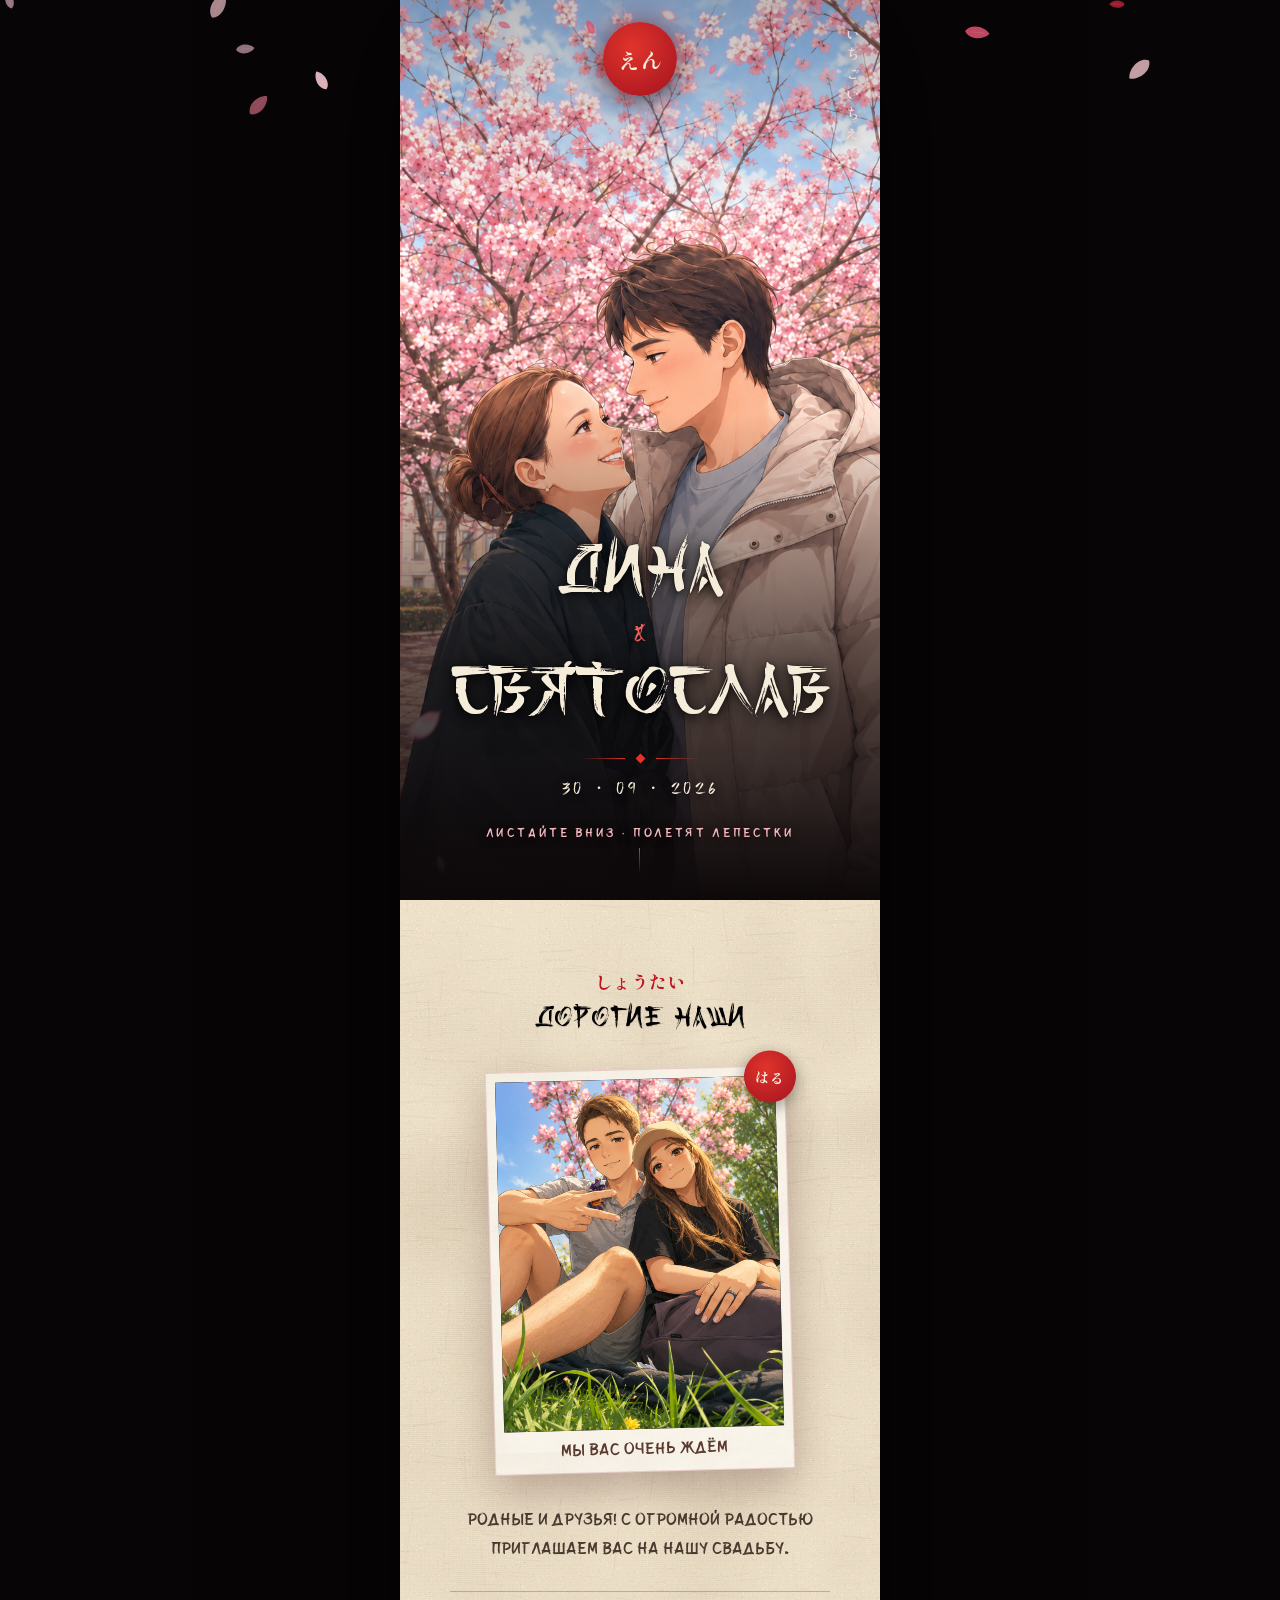
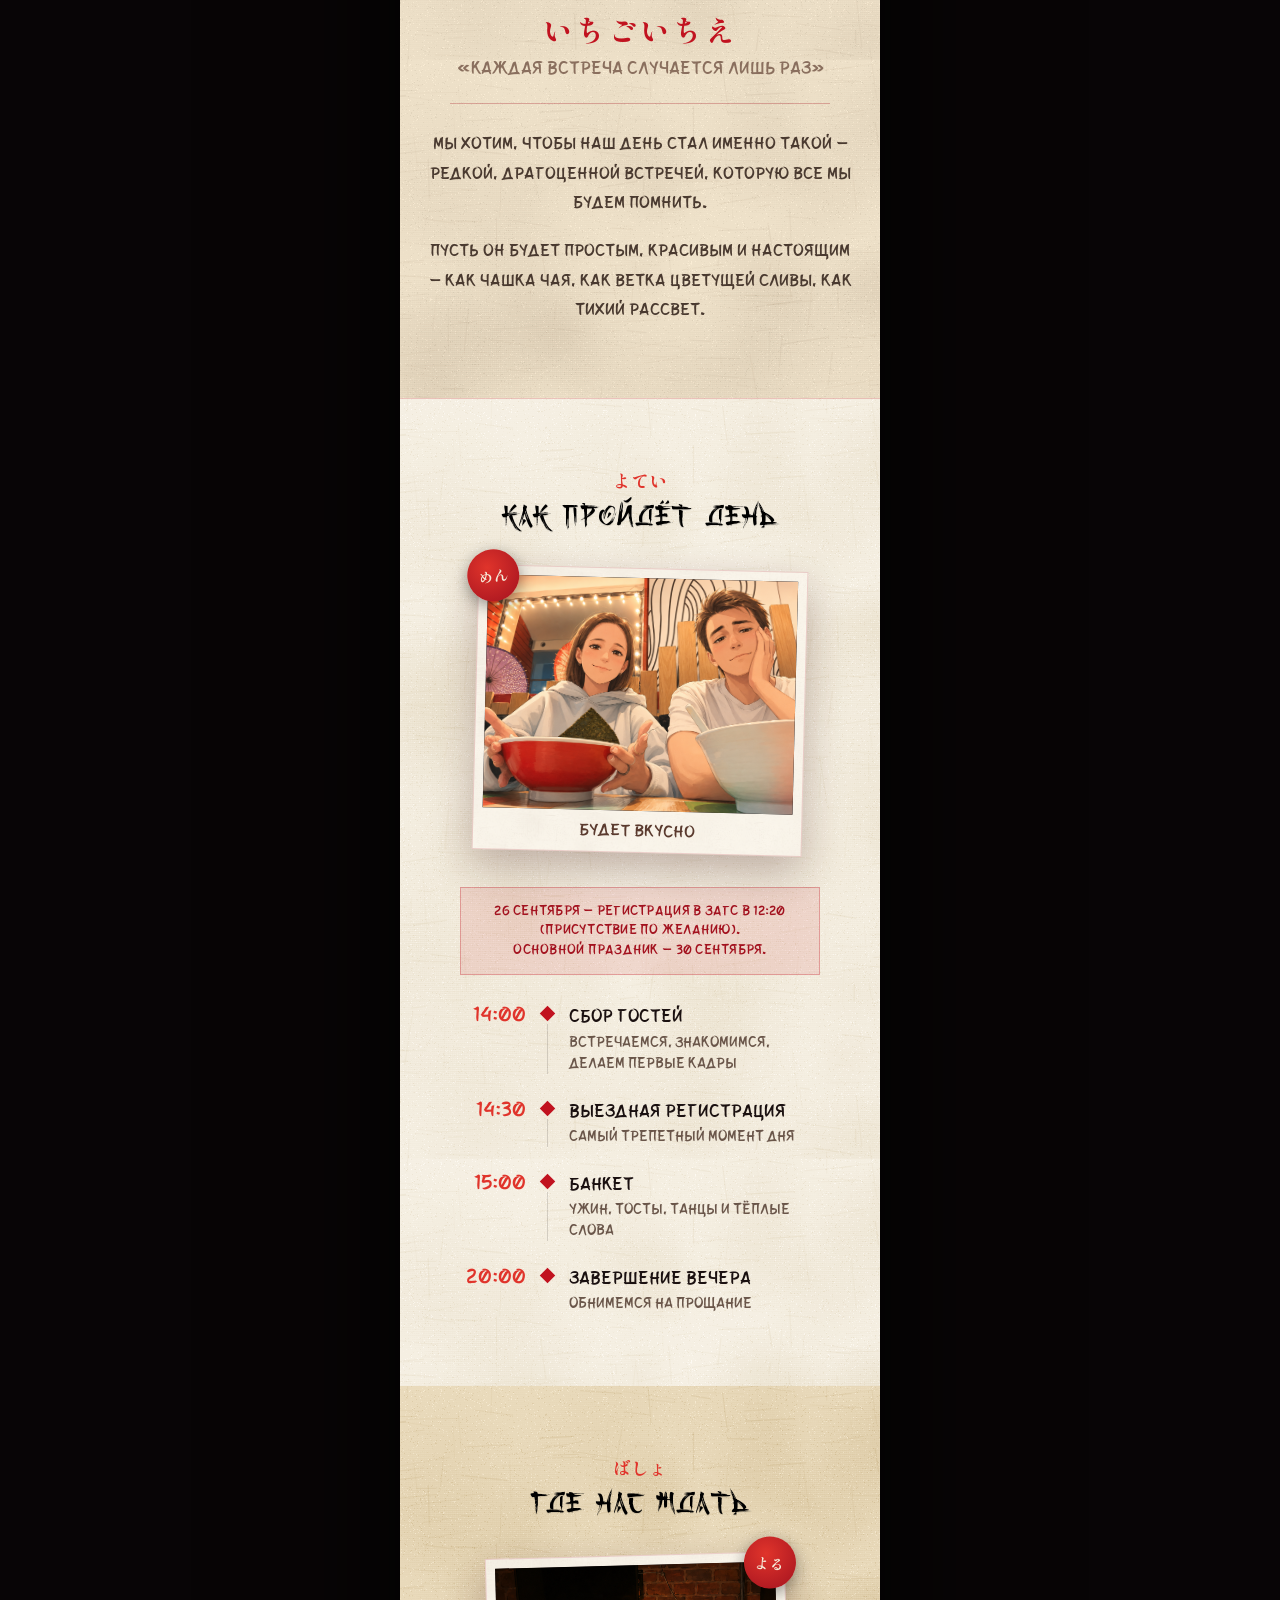
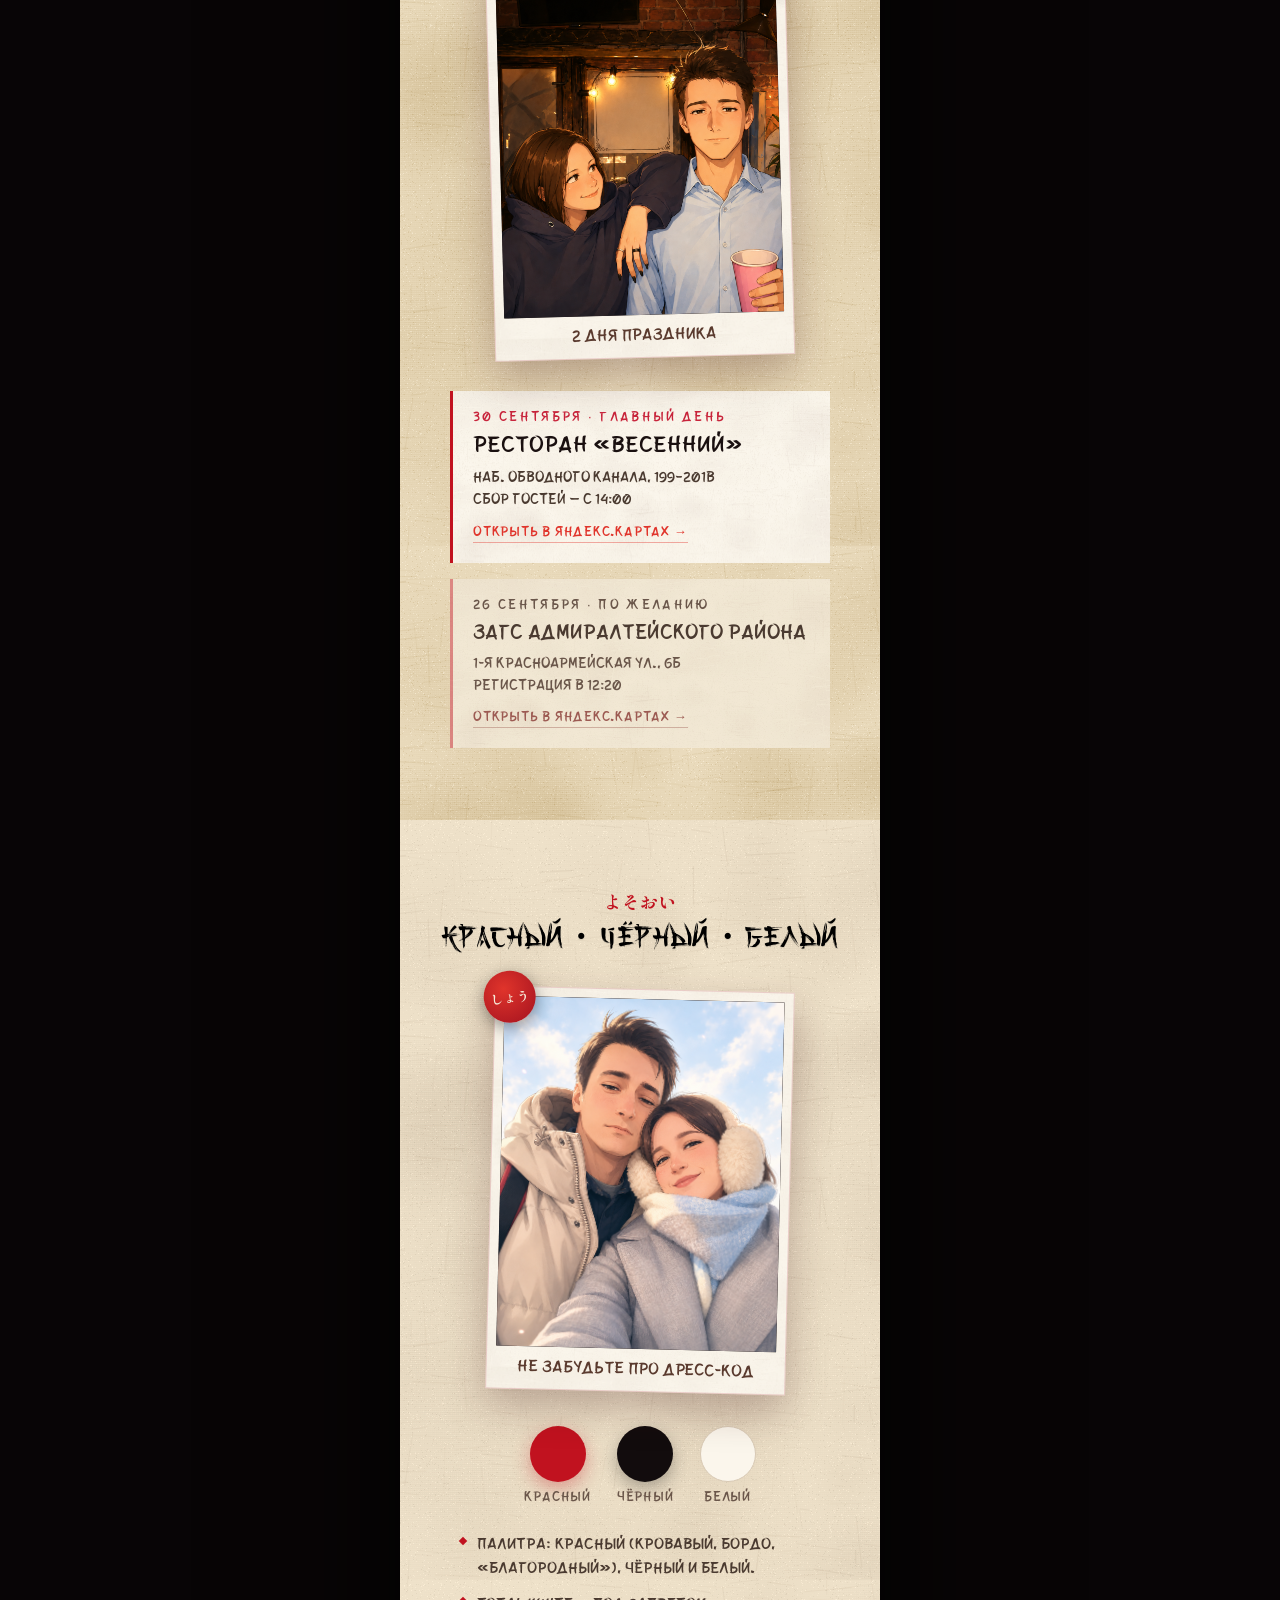
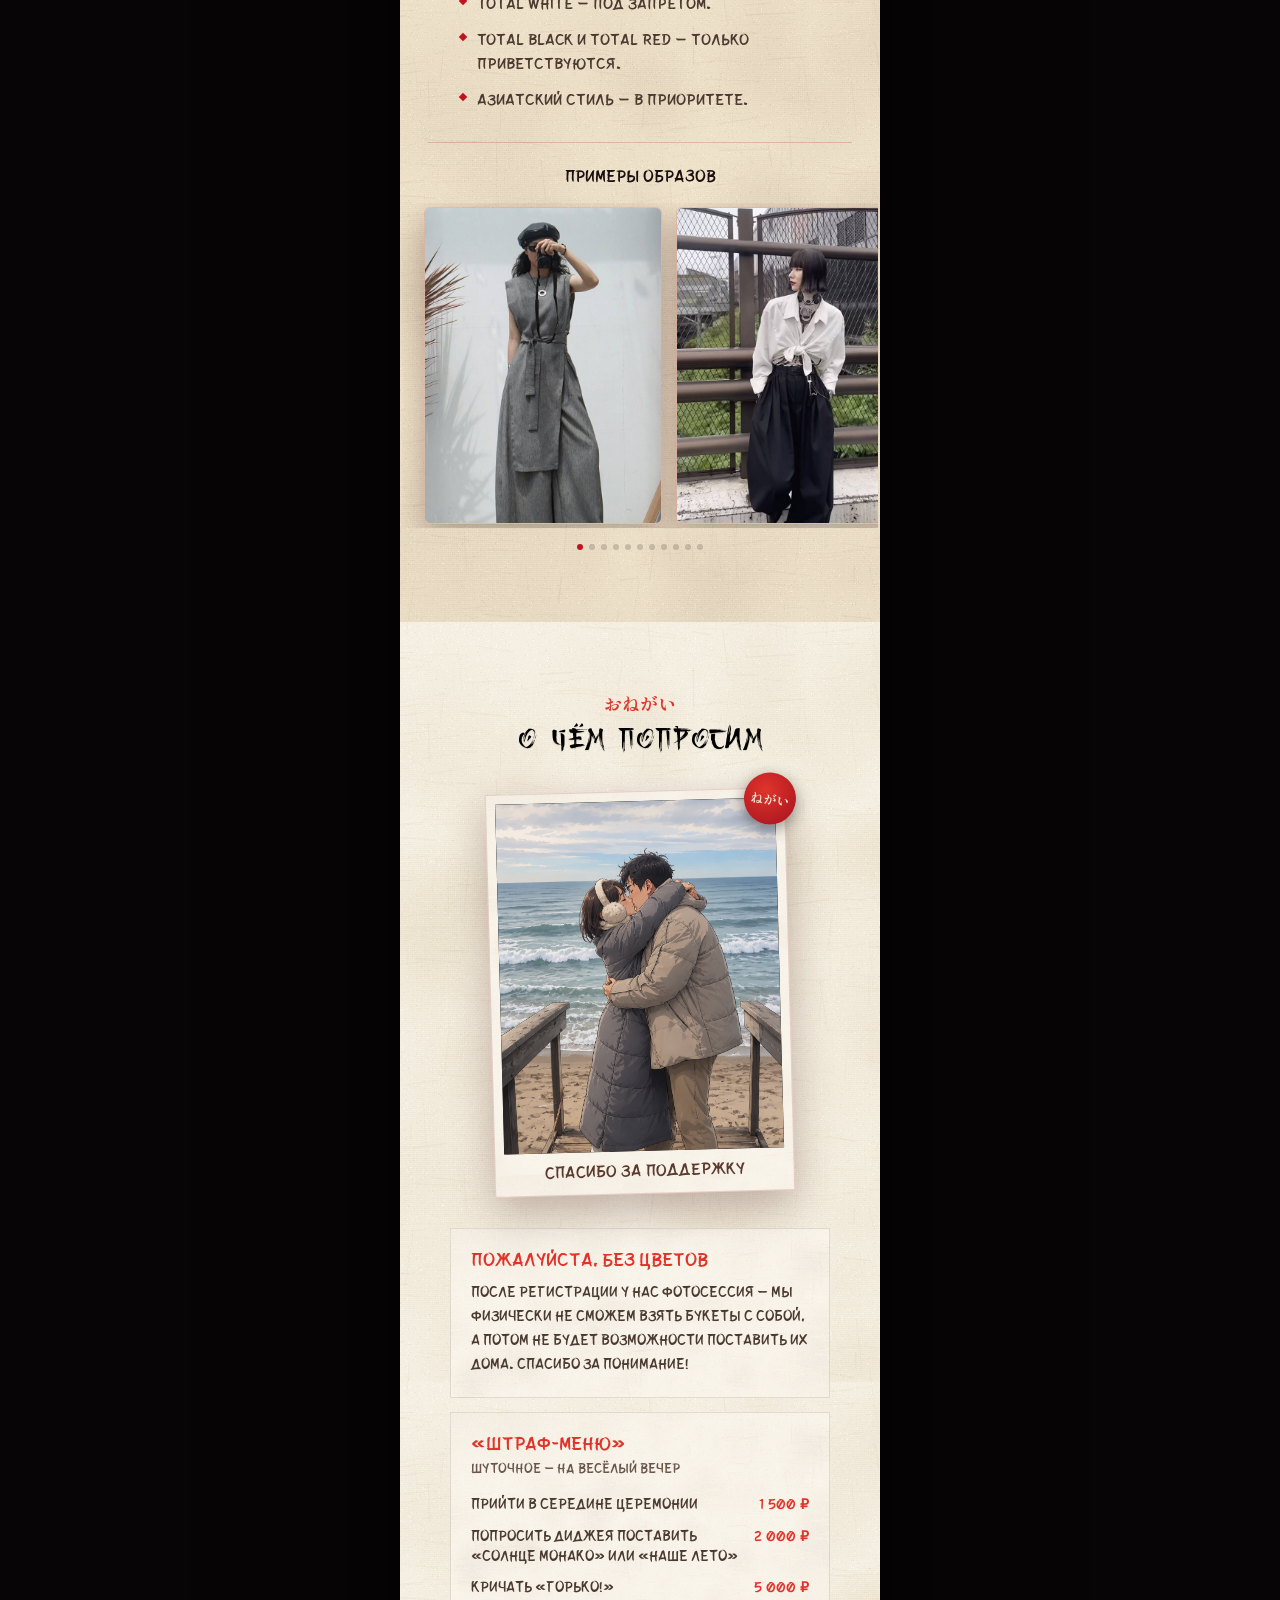
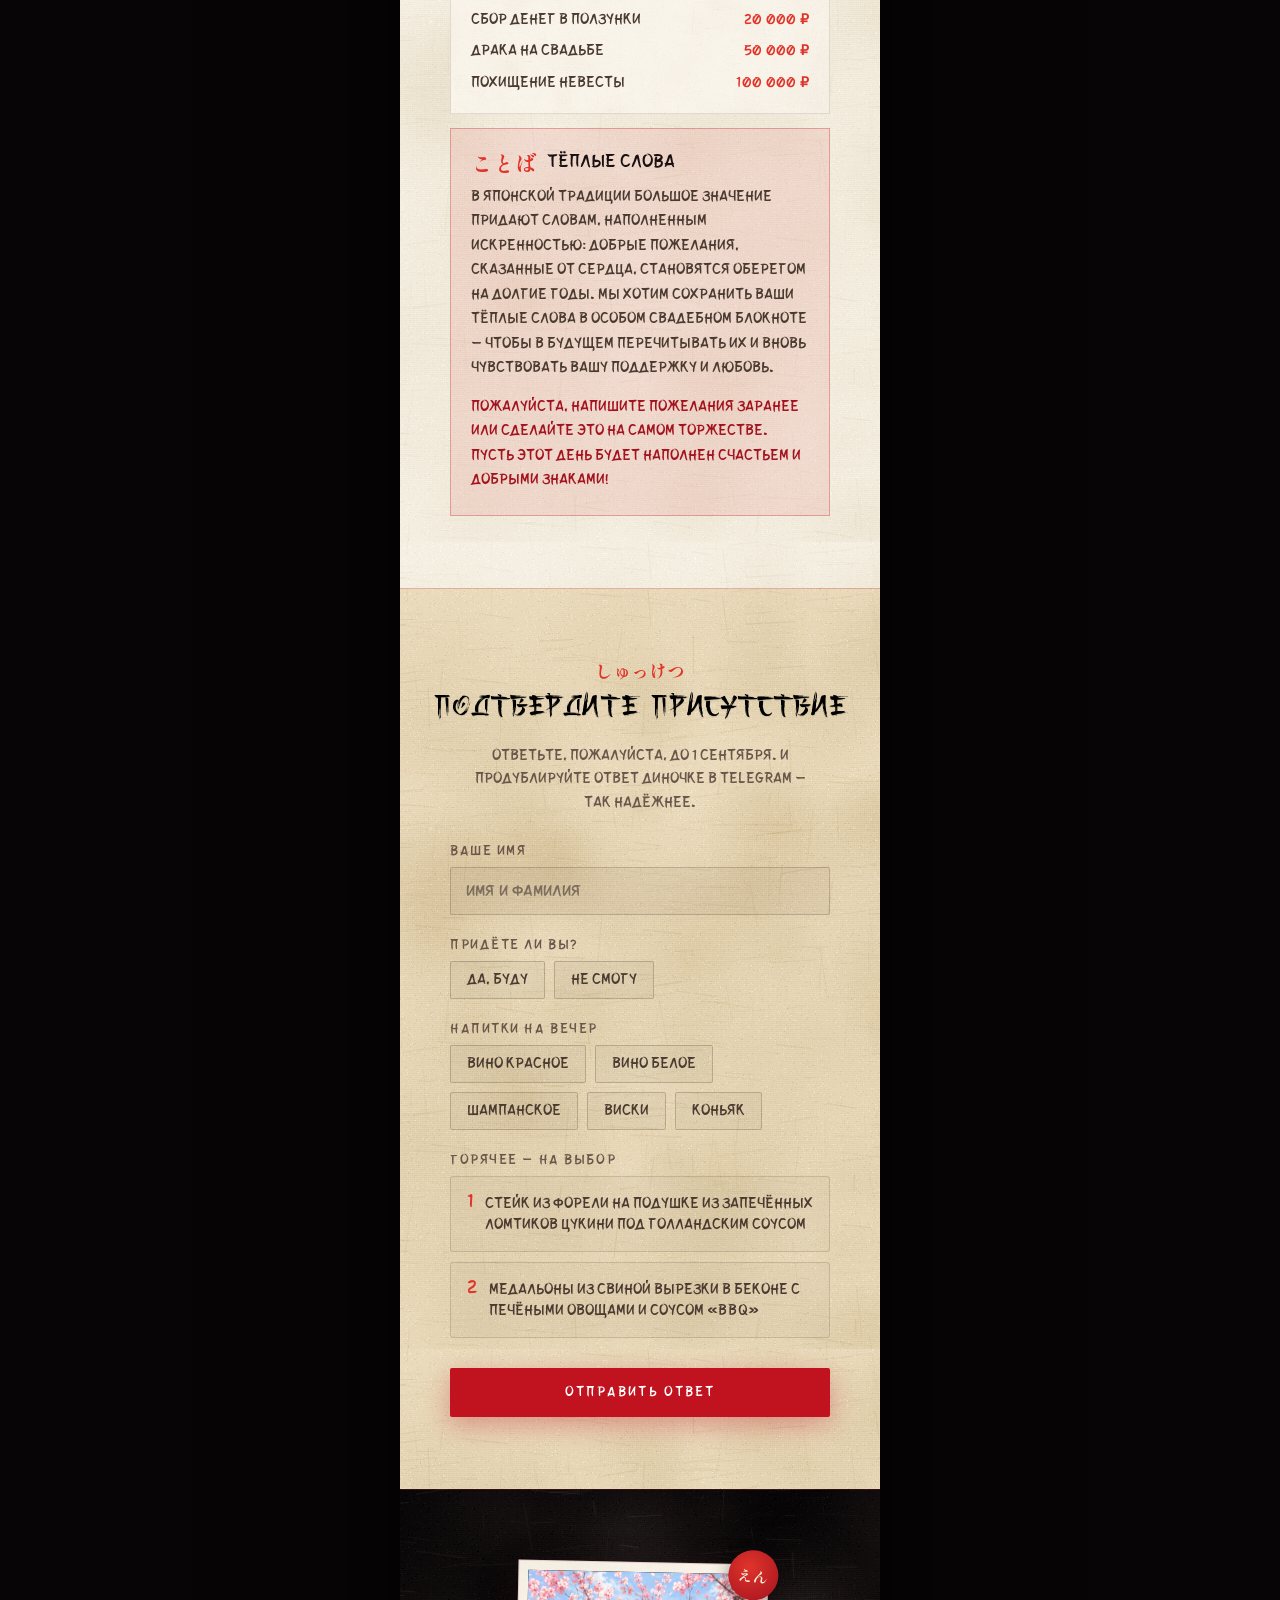
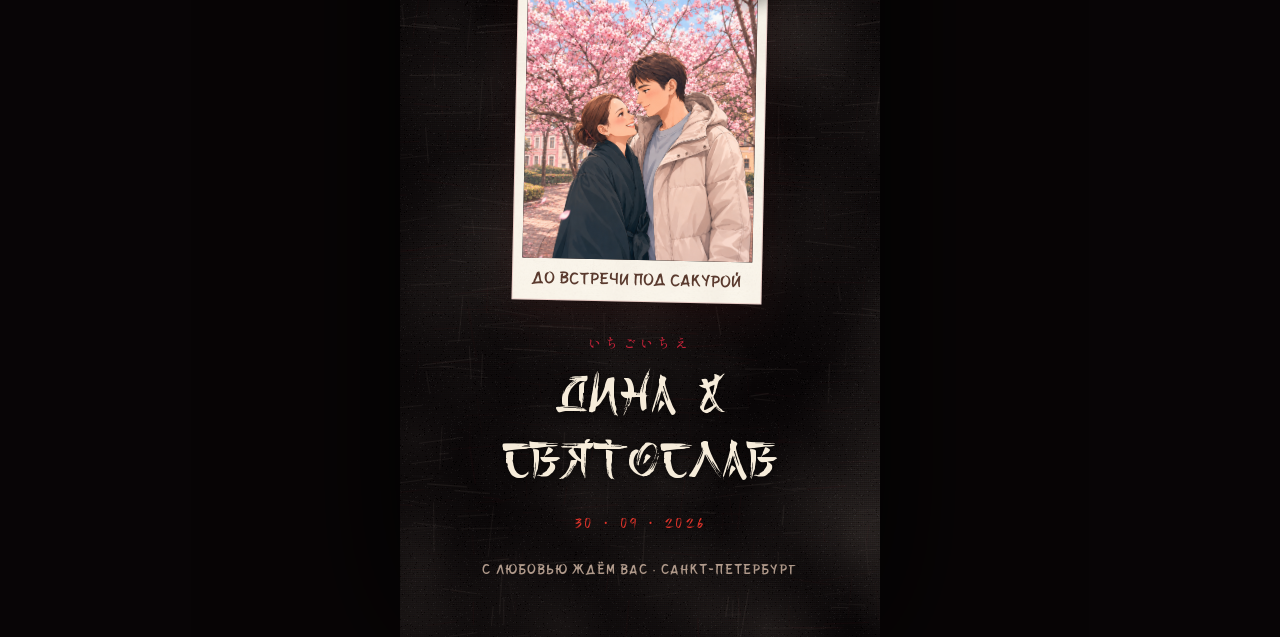
==== commit 5219ca07: "Update index.html" ====
--- a/site/index.html
+++ b/site/index.html
@@ -328,7 +328,6 @@
 
 <script src="js/petals.js"></script>
 <script src="js/slider.js"></script>
-<script src="js/config.js?v=9"></script>
-<script src="js/rsvp.js?v=10"></script>
+<script src="js/rsvp.js?v=11"></script>
 </body>
 </html>
